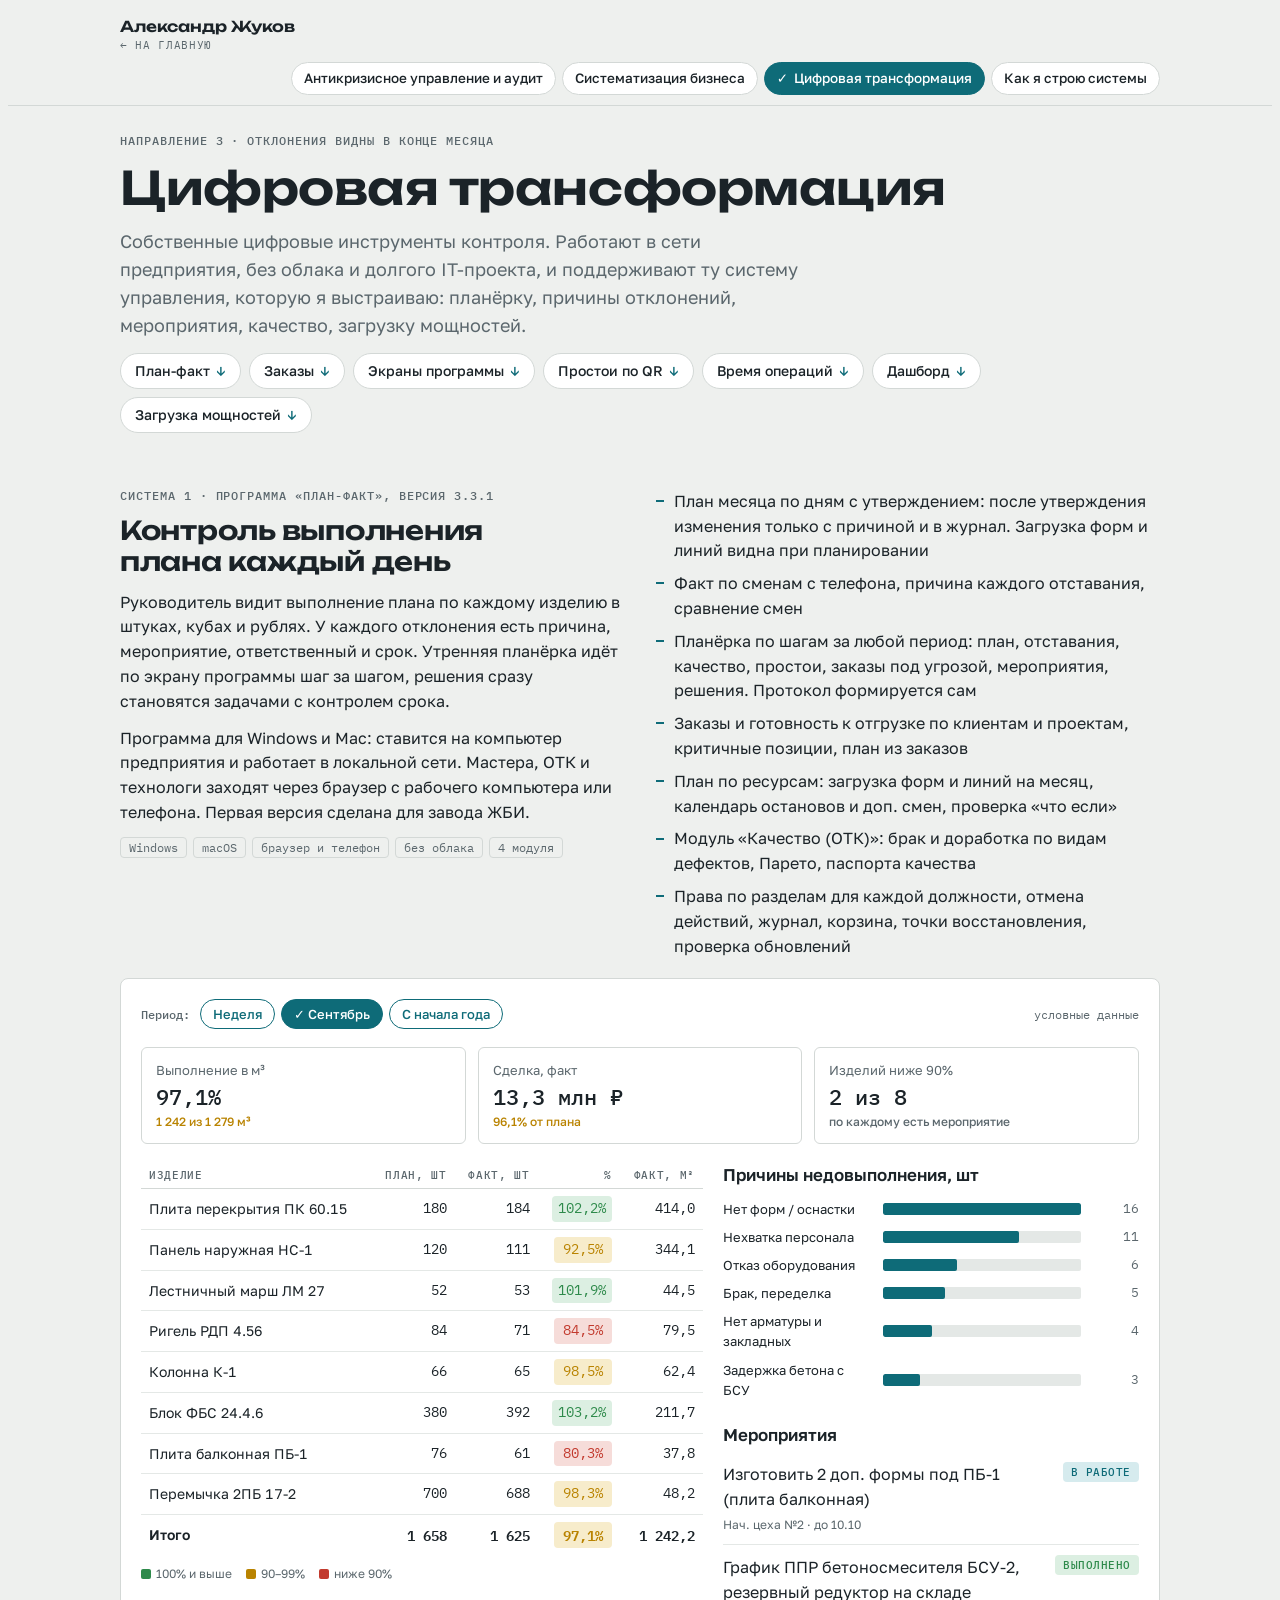
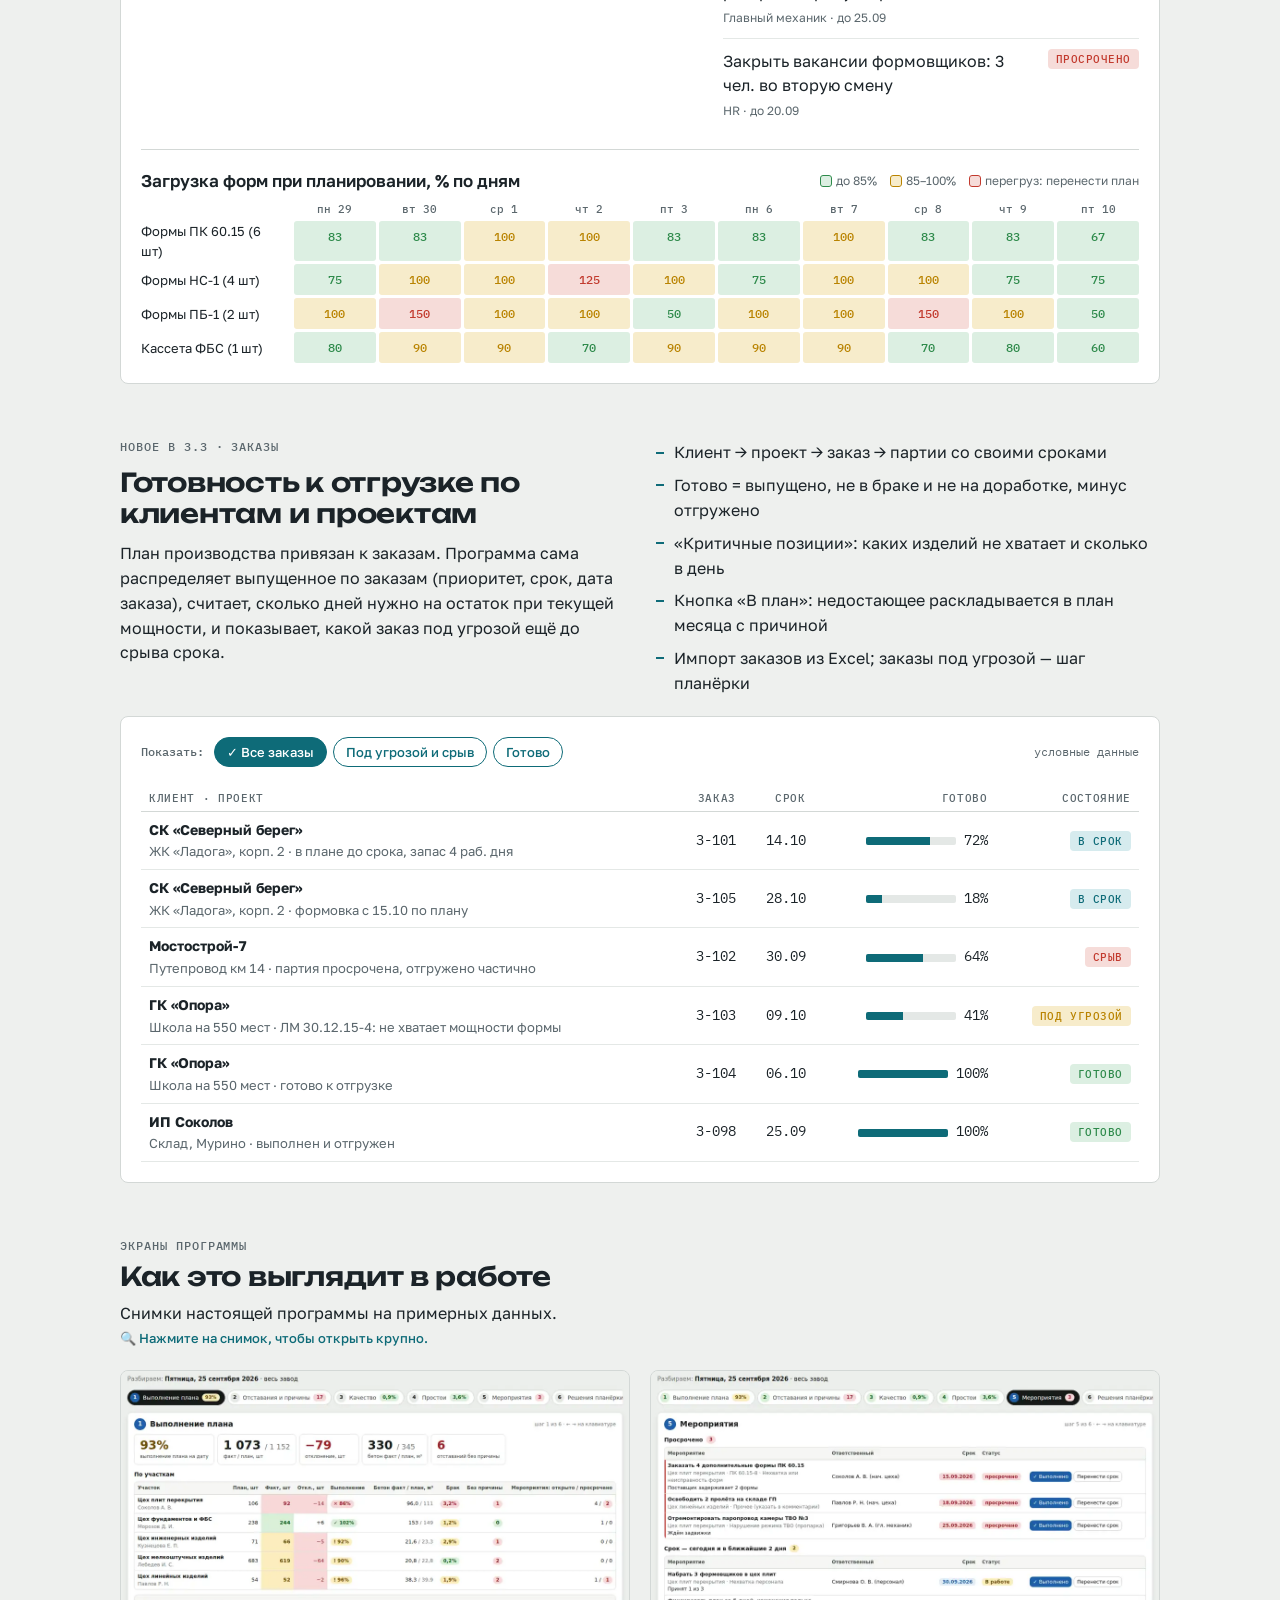
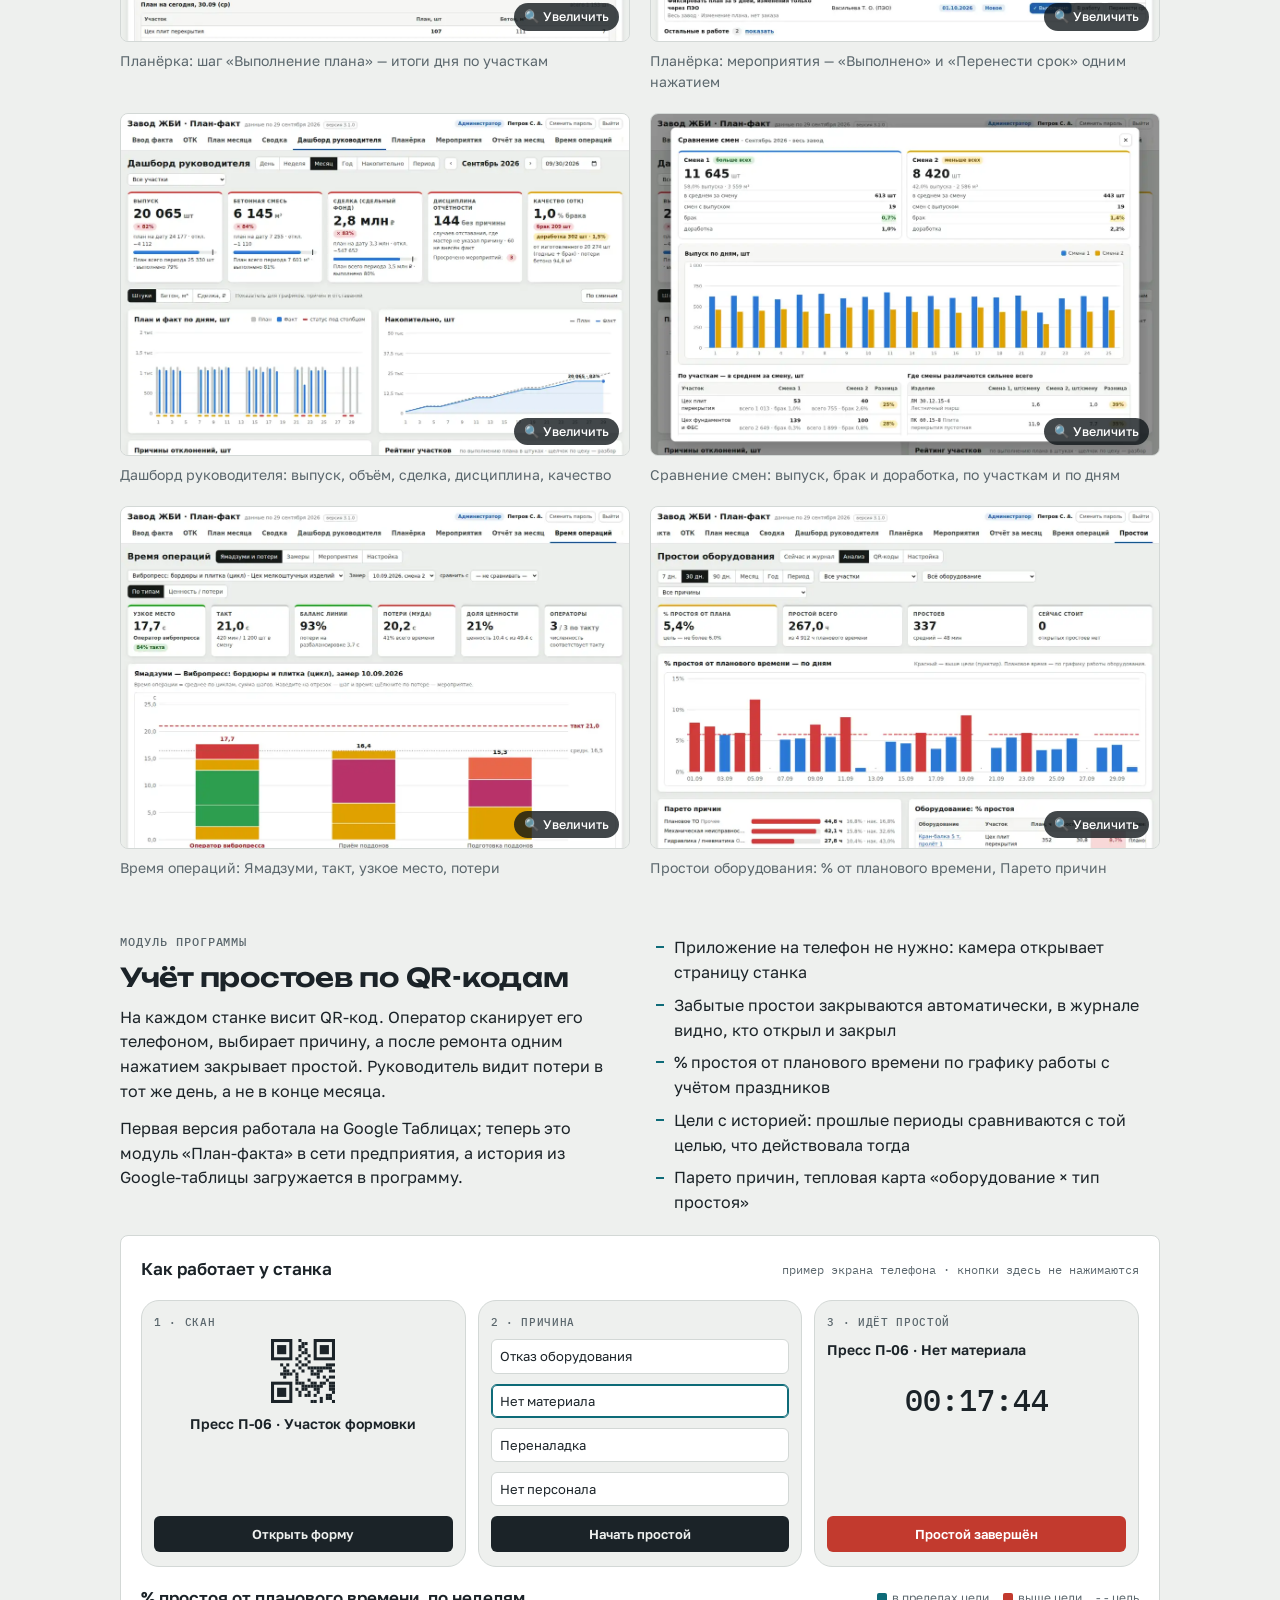
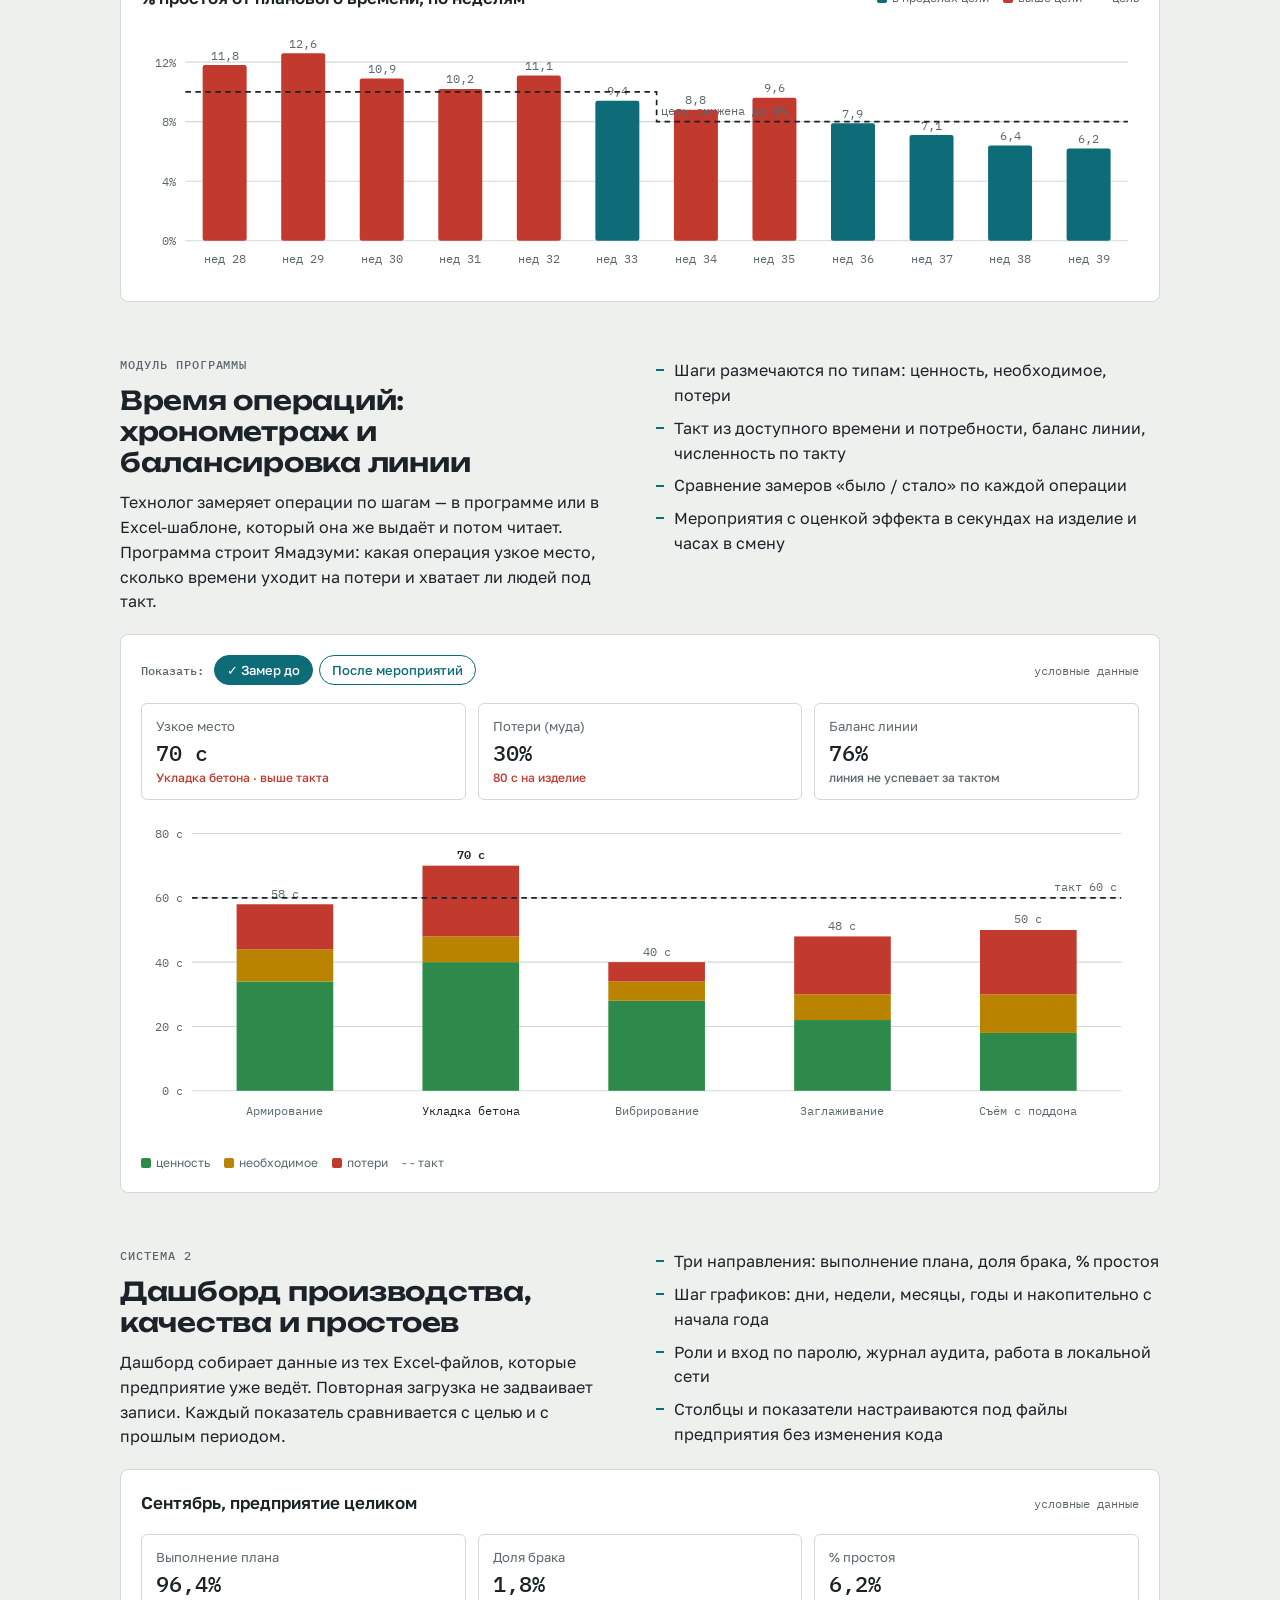
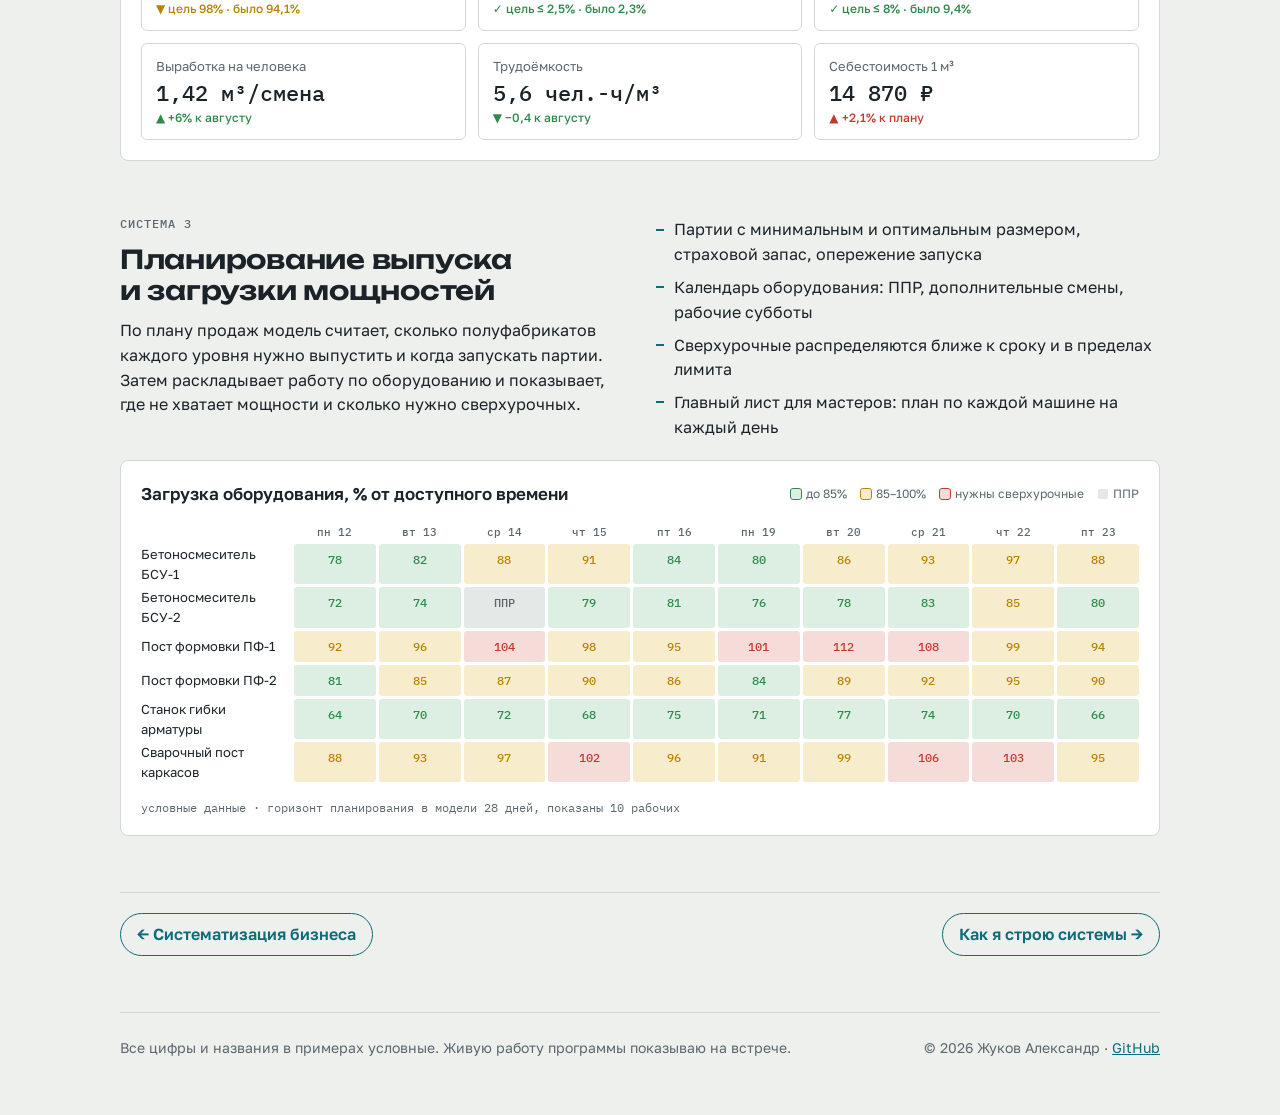
==== cifra/index.html @ b408cfe0 "Add files via upload" ====
<!doctype html>
<html lang="ru">
<head>
<meta charset="utf-8">
<meta name="viewport" content="width=device-width,initial-scale=1,viewport-fit=cover">
<title>Цифровая трансформация · Александр Жуков</title>
<meta name="description" content="Собственные цифровые инструменты контроля производства: программа «План-факт» (план-факт, планёрка, заказы, ОТК, простои, время операций), дашборд, модель загрузки мощностей.">
<meta property="og:title" content="Цифровая трансформация · Александр Жуков">
<meta property="og:description" content="Собственные цифровые инструменты контроля производства: программа «План-факт» (план-факт, планёрка, заказы, ОТК, простои, время операций), дашборд, модель загрузки мощностей.">
<meta property="og:image" content="https://alexander-zhu-kov.github.io/img/planerka.webp">
<link rel="preconnect" href="https://fonts.googleapis.com">
<link rel="preconnect" href="https://fonts.gstatic.com" crossorigin>
<link rel="stylesheet" href="https://fonts.googleapis.com/css2?family=Unbounded:wght@500;600&family=Golos+Text:wght@400;500;600&family=IBM+Plex+Mono:wght@400;500&display=swap">
<link rel="stylesheet" href="../assets/site.css">
</head>
<body>
<a class="skip" href="#main">К содержанию</a>
<div class="topbar"><div class="in">
  <a class="brand" href="../index.html">Александр Жуков<small>← на главную</small></a>
  <nav class="tabs" aria-label="Направления"><a href="../krizis/index.html">Антикризисное управление и аудит</a><a href="../sistema/index.html">Систематизация бизнеса</a><a href="../cifra/index.html" aria-current="page">Цифровая трансформация</a><a href="../podhod/index.html">Как я строю системы</a></nav>
</div></div>
<div class="wrap">
<main id="main" class="wrap" style="gap:56px">
<header class="page-head">
  <div class="eyebrow">Направление 3 · отклонения видны в конце месяца</div>
  <h1>Цифровая трансформация</h1>
  <p class="lead">Собственные цифровые инструменты контроля. Работают в сети предприятия, без облака и долгого IT-проекта, и поддерживают ту систему управления, которую я выстраиваю: планёрку, причины отклонений, мероприятия, качество, загрузку мощностей.</p>
  <nav class="anchors" aria-label="На этой странице"><a href="#planfact">План-факт</a><a href="#orders">Заказы</a><a href="#screens">Экраны программы</a><a href="#downtime">Простои по QR</a><a href="#timestudy">Время операций</a><a href="#dashboard">Дашборд</a><a href="#capacity">Загрузка мощностей</a></nav>
</header>

<section class="stand" id="planfact">
  <div class="stand-head">
    <div class="desc">
      <div class="eyebrow">Система 1 · программа «План-факт», версия 3.3.1</div>
      <h2>Контроль выполнения плана каждый день</h2>
      <p>Руководитель видит выполнение плана по каждому изделию в штуках, кубах и рублях. У каждого отклонения есть причина, мероприятие, ответственный и срок. Утренняя планёрка идёт по экрану программы шаг за шагом, решения сразу становятся задачами с контролем срока.</p>
      <p>Программа для Windows и Mac: ставится на компьютер предприятия и работает в локальной сети. Мастера, ОТК и технологи заходят через браузер с рабочего компьютера или телефона. Первая версия сделана для завода ЖБИ.</p>
      <div class="tags"><span class="tag">Windows</span><span class="tag">macOS</span><span class="tag">браузер и телефон</span><span class="tag">без облака</span><span class="tag">4 модуля</span></div>
    </div>
    <ul class="points">
      <li>План месяца по дням с утверждением: после утверждения изменения только с причиной и в журнал. Загрузка форм и линий видна при планировании</li>
      <li>Факт по сменам с телефона, причина каждого отставания, сравнение смен</li>
      <li>Планёрка по шагам за любой период: план, отставания, качество, простои, заказы под угрозой, мероприятия, решения. Протокол формируется сам</li>
      <li>Заказы и готовность к отгрузке по клиентам и проектам, критичные позиции, план из заказов</li>
      <li>План по ресурсам: загрузка форм и линий на месяц, календарь остановов и доп. смен, проверка «что если»</li>
      <li>Модуль «Качество (ОТК)»: брак и доработка по видам дефектов, Парето, паспорта качества</li>
      <li>Права по разделам для каждой должности, отмена действий, журнал, корзина, точки восстановления, проверка обновлений</li>
    </ul>
  </div>
  <div class="bench">
    <div class="bench-top">
      <div class="chips" role="group" aria-label="Период"><span class="chips-label">Период:</span>
        <button class="chip" type="button" data-per="week" aria-pressed="false">Неделя</button>
        <button class="chip" type="button" data-per="month" aria-pressed="true">Сентябрь</button>
        <button class="chip" type="button" data-per="ytd" aria-pressed="false">С начала года</button>
      </div>
      <span class="demo-note">условные данные</span>
    </div>
    <div class="kpis" id="pf-kpis"></div>
    <div class="grid2">
      <div style="display:flex;flex-direction:column;gap:10px;min-width:0">
        <div class="scroll"><table id="pf-table"></table></div>
        <div class="legend"><span><i style="background:var(--good)"></i>100% и выше</span><span><i style="background:var(--warn)"></i>90–99%</span><span><i style="background:var(--bad)"></i>ниже 90%</span></div>
      </div>
      <div style="display:flex;flex-direction:column;gap:22px;min-width:0">
        <div style="display:flex;flex-direction:column;gap:10px"><h3>Причины недовыполнения, шт</h3><div class="bars" id="pf-reasons"></div></div>
        <div style="display:flex;flex-direction:column;gap:4px">
          <h3>Мероприятия</h3>
          <div class="actions">
            <div class="act"><div>Изготовить 2 доп. формы под ПБ-1 (плита балконная)</div><span class="status work">В работе</span><div class="meta">Нач. цеха №2 · до 10.10</div></div>
            <div class="act"><div>График ППР бетоносмесителя БСУ-2, резервный редуктор на складе</div><span class="status done">Выполнено</span><div class="meta">Главный механик · до 25.09</div></div>
            <div class="act"><div>Закрыть вакансии формовщиков: 3 чел. во вторую смену</div><span class="status late">Просрочено</span><div class="meta">HR · до 20.09</div></div>
          </div>
        </div>
      </div>
    </div>
    <div style="display:flex;flex-direction:column;gap:8px;min-width:0;border-top:1px solid var(--line);padding-top:18px">
      <div class="bench-top"><h3>Загрузка форм при планировании, % по дням</h3><div class="legend"><span><i style="background:var(--good-soft);outline:1px solid var(--good)"></i>до 85%</span><span><i style="background:var(--warn-soft);outline:1px solid var(--warn)"></i>85–100%</span><span><i style="background:var(--bad-soft);outline:1px solid var(--bad)"></i>перегруз: перенести план</span></div></div>
      <div class="scroll"><div class="heat" id="forms"></div></div>
    </div>
  </div>
</section>

<section class="stand" id="orders">
  <div class="stand-head">
    <div class="desc">
      <div class="eyebrow">Новое в 3.3 · заказы</div>
      <h2>Готовность к отгрузке по клиентам и проектам</h2>
      <p>План производства привязан к заказам. Программа сама распределяет выпущенное по заказам (приоритет, срок, дата заказа), считает, сколько дней нужно на остаток при текущей мощности, и показывает, какой заказ под угрозой ещё до срыва срока.</p>
    </div>
    <ul class="points">
      <li>Клиент → проект → заказ → партии со своими сроками</li>
      <li>Готово = выпущено, не в браке и не на доработке, минус отгружено</li>
      <li>«Критичные позиции»: каких изделий не хватает и сколько в день</li>
      <li>Кнопка «В план»: недостающее раскладывается в план месяца с причиной</li>
      <li>Импорт заказов из Excel; заказы под угрозой — шаг планёрки</li>
    </ul>
  </div>
  <div class="bench">
    <div class="bench-top">
      <div class="chips" role="group" aria-label="Состояние"><span class="chips-label">Показать:</span>
        <button class="chip" type="button" data-ord="all" aria-pressed="true">Все заказы</button>
        <button class="chip" type="button" data-ord="risk" aria-pressed="false">Под угрозой и срыв</button>
        <button class="chip" type="button" data-ord="ready" aria-pressed="false">Готово</button>
      </div>
      <span class="demo-note">условные данные</span>
    </div>
    <div class="scroll"><table id="ord-table"></table></div>
  </div>
</section>

<section class="stand" id="screens">
  <div class="desc" style="display:flex;flex-direction:column;gap:8px">
    <div class="eyebrow">Экраны программы</div>
    <h2>Как это выглядит в работе</h2>
    <p>Снимки настоящей программы на примерных данных. <span class="hint">🔍 Нажмите на снимок, чтобы открыть крупно.</span></p>
  </div>
  <div class="gallery">
    <figure><button type="button" class="shot"><img src="../img/planerka.webp" alt="Планёрка: шаг «Выполнение плана» — итоги дня по участкам" loading="lazy" width="1100"><span class="zoom" aria-hidden="true">🔍 Увеличить</span></button><figcaption>Планёрка: шаг «Выполнение плана» — итоги дня по участкам</figcaption></figure>
    <figure><button type="button" class="shot"><img src="../img/actions.webp" alt="Планёрка: мероприятия — «Выполнено» и «Перенести срок» одним нажатием" loading="lazy" width="1100"><span class="zoom" aria-hidden="true">🔍 Увеличить</span></button><figcaption>Планёрка: мероприятия — «Выполнено» и «Перенести срок» одним нажатием</figcaption></figure>
    <figure><button type="button" class="shot"><img src="../img/dashboard.webp" alt="Дашборд руководителя: выпуск, объём, сделка, дисциплина, качество" loading="lazy" width="1100"><span class="zoom" aria-hidden="true">🔍 Увеличить</span></button><figcaption>Дашборд руководителя: выпуск, объём, сделка, дисциплина, качество</figcaption></figure>
    <figure><button type="button" class="shot"><img src="../img/shifts.webp" alt="Сравнение смен: выпуск, брак и доработка, по участкам и по дням" loading="lazy" width="1100"><span class="zoom" aria-hidden="true">🔍 Увеличить</span></button><figcaption>Сравнение смен: выпуск, брак и доработка, по участкам и по дням</figcaption></figure>
    <figure><button type="button" class="shot"><img src="../img/timestudy.webp" alt="Время операций: Ямадзуми, такт, узкое место, потери" loading="lazy" width="1100"><span class="zoom" aria-hidden="true">🔍 Увеличить</span></button><figcaption>Время операций: Ямадзуми, такт, узкое место, потери</figcaption></figure>
    <figure><button type="button" class="shot"><img src="../img/downtime.webp" alt="Простои оборудования: % от планового времени, Парето причин" loading="lazy" width="1100"><span class="zoom" aria-hidden="true">🔍 Увеличить</span></button><figcaption>Простои оборудования: % от планового времени, Парето причин</figcaption></figure>
  </div>
</section>

<section class="stand" id="downtime">
  <div class="stand-head">
    <div class="desc">
      <div class="eyebrow">Модуль программы</div>
      <h2>Учёт простоев по QR-кодам</h2>
      <p>На каждом станке висит QR-код. Оператор сканирует его телефоном, выбирает причину, а после ремонта одним нажатием закрывает простой. Руководитель видит потери в тот же день, а не в конце месяца.</p>
      <p>Первая версия работала на Google Таблицах; теперь это модуль «План-факта» в сети предприятия, а история из Google-таблицы загружается в программу.</p>
    </div>
    <ul class="points">
      <li>Приложение на телефон не нужно: камера открывает страницу станка</li>
      <li>Забытые простои закрываются автоматически, в журнале видно, кто открыл и закрыл</li>
      <li>% простоя от планового времени по графику работы с учётом праздников</li>
      <li>Цели с историей: прошлые периоды сравниваются с той целью, что действовала тогда</li>
      <li>Парето причин, тепловая карта «оборудование × тип простоя»</li>
    </ul>
  </div>
  <div class="bench">
    <div class="bench-top"><h3>Как работает у станка</h3><span class="demo-note">пример экрана телефона · кнопки здесь не нажимаются</span></div>
    <div class="qr-flow">
      <div class="phone"><div class="step">1 · Скан</div><svg class="qr-mark" viewBox="0 0 21 21" aria-label="QR-код оборудования" id="qr"></svg><div class="eq" style="text-align:center">Пресс П-06 · Участок формовки</div><div class="btn">Открыть форму</div></div>
      <div class="phone"><div class="step">2 · Причина</div><div class="opt">Отказ оборудования</div><div class="opt sel">Нет материала</div><div class="opt">Переналадка</div><div class="opt">Нет персонала</div><div class="btn">Начать простой</div></div>
      <div class="phone"><div class="step">3 · Идёт простой</div><div class="eq">Пресс П-06 · Нет материала</div><div class="timer num" id="timer">00:17:42</div><div class="btn stop">Простой завершён</div></div>
    </div>
    <div style="display:flex;flex-direction:column;gap:8px;min-width:0">
      <div class="bench-top"><h3>% простоя от планового времени, по неделям</h3><div class="legend"><span><i style="background:var(--accent)"></i>в пределах цели</span><span><i style="background:var(--bad)"></i>выше цели</span><span>- - цель</span></div></div>
      <div class="scroll"><svg id="dt-chart" viewBox="0 0 900 230" style="width:100%;min-width:560px;height:auto" role="img" aria-label="График процента простоя по неделям"></svg></div>
    </div>
  </div>
</section>

<section class="stand" id="timestudy">
  <div class="stand-head">
    <div class="desc">
      <div class="eyebrow">Модуль программы</div>
      <h2>Время операций: хронометраж и балансировка линии</h2>
      <p>Технолог замеряет операции по шагам — в программе или в Excel-шаблоне, который она же выдаёт и потом читает. Программа строит Ямадзуми: какая операция узкое место, сколько времени уходит на потери и хватает ли людей под такт.</p>
    </div>
    <ul class="points">
      <li>Шаги размечаются по типам: ценность, необходимое, потери</li>
      <li>Такт из доступного времени и потребности, баланс линии, численность по такту</li>
      <li>Сравнение замеров «было / стало» по каждой операции</li>
      <li>Мероприятия с оценкой эффекта в секундах на изделие и часах в смену</li>
    </ul>
  </div>
  <div class="bench">
    <div class="bench-top">
      <div class="chips" role="group" aria-label="Замер"><span class="chips-label">Показать:</span>
        <button class="chip" type="button" data-ts="before" aria-pressed="true">Замер до</button>
        <button class="chip" type="button" data-ts="after" aria-pressed="false">После мероприятий</button>
      </div>
      <span class="demo-note">условные данные</span>
    </div>
    <div class="kpis" id="ts-kpis"></div>
    <div class="scroll"><svg id="ts-chart" viewBox="0 0 900 280" style="width:100%;min-width:560px;height:auto" role="img" aria-label="Ямадзуми: время операций по типам работы"></svg></div>
    <div class="legend"><span><i style="background:var(--good)"></i>ценность</span><span><i style="background:var(--warn)"></i>необходимое</span><span><i style="background:var(--bad)"></i>потери</span><span>- - такт</span></div>
  </div>
</section>

<section class="stand" id="dashboard">
  <div class="stand-head">
    <div class="desc">
      <div class="eyebrow">Система 2</div>
      <h2>Дашборд производства, качества и простоев</h2>
      <p>Дашборд собирает данные из тех Excel-файлов, которые предприятие уже ведёт. Повторная загрузка не задваивает записи. Каждый показатель сравнивается с целью и с прошлым периодом.</p>
    </div>
    <ul class="points">
      <li>Три направления: выполнение плана, доля брака, % простоя</li>
      <li>Шаг графиков: дни, недели, месяцы, годы и накопительно с начала года</li>
      <li>Роли и вход по паролю, журнал аудита, работа в локальной сети</li>
      <li>Столбцы и показатели настраиваются под файлы предприятия без изменения кода</li>
    </ul>
  </div>
  <div class="bench">
    <div class="bench-top"><h3>Сентябрь, предприятие целиком</h3><span class="demo-note">условные данные</span></div>
    <div class="kpis">
      <div class="kpi"><span class="l">Выполнение плана</span><span class="v">96,4%</span><span class="state warn">▼ цель 98% · было 94,1%</span></div>
      <div class="kpi"><span class="l">Доля брака</span><span class="v">1,8%</span><span class="state good">✓ цель ≤ 2,5% · было 2,3%</span></div>
      <div class="kpi"><span class="l">% простоя</span><span class="v">6,2%</span><span class="state good">✓ цель ≤ 8% · было 9,4%</span></div>
      <div class="kpi"><span class="l">Выработка на человека</span><span class="v">1,42 м³/смена</span><span class="state good">▲ +6% к августу</span></div>
      <div class="kpi"><span class="l">Трудоёмкость</span><span class="v">5,6 чел.-ч/м³</span><span class="state good">▼ −0,4 к августу</span></div>
      <div class="kpi"><span class="l">Себестоимость 1 м³</span><span class="v">14 870 ₽</span><span class="state bad">▲ +2,1% к плану</span></div>
    </div>
  </div>
</section>

<section class="stand" id="capacity">
  <div class="stand-head">
    <div class="desc">
      <div class="eyebrow">Система 3</div>
      <h2>Планирование выпуска и загрузки мощностей</h2>
      <p>По плану продаж модель считает, сколько полуфабрикатов каждого уровня нужно выпустить и когда запускать партии. Затем раскладывает работу по оборудованию и показывает, где не хватает мощности и сколько нужно сверхурочных.</p>
    </div>
    <ul class="points">
      <li>Партии с минимальным и оптимальным размером, страховой запас, опережение запуска</li>
      <li>Календарь оборудования: ППР, дополнительные смены, рабочие субботы</li>
      <li>Сверхурочные распределяются ближе к сроку и в пределах лимита</li>
      <li>Главный лист для мастеров: план по каждой машине на каждый день</li>
    </ul>
  </div>
  <div class="bench">
    <div class="bench-top"><h3>Загрузка оборудования, % от доступного времени</h3><div class="legend"><span><i style="background:var(--good-soft);outline:1px solid var(--good)"></i>до 85%</span><span><i style="background:var(--warn-soft);outline:1px solid var(--warn)"></i>85–100%</span><span><i style="background:var(--bad-soft);outline:1px solid var(--bad)"></i>нужны сверхурочные</span><span><i style="background:var(--soft)"></i>ППР</span></div></div>
    <div class="scroll"><div class="heat" id="heat2"></div></div>
    <span class="demo-note">условные данные · горизонт планирования в модели 28 дней, показаны 10 рабочих</span>
  </div>
</section>
<nav class="next" aria-label="Соседние разделы"><a href="../sistema/index.html">← Систематизация бизнеса</a><a href="../podhod/index.html">Как я строю системы →</a></nav>
<footer>
  <span>Все цифры и названия в примерах условные. Живую работу программы показываю на встрече.</span>
  <span>© 2026 Жуков Александр · <a href="https://github.com/alexander-zhu-kov">GitHub</a></span>
</footer>
</main>
</div>
<dialog id="lb" aria-label="Снимок"><button type="button" class="lb-close" aria-label="Закрыть">✕</button><img alt=""><p class="lb-cap"></p><p class="lb-hint">Закрыть: ✕, клавиша Esc или нажатие рядом со снимком</p></dialog>
<script src="../assets/site.js"></script>
</body>
</html>
---- assets/site.css ----
/* Layout: одна колонка-«паспорт», каждая система — отдельный стенд с живым примером на условных данных */
:root{
  --bg:#EEF0EE; --surface:#FFFFFF; --ink:#1B2328; --muted:#5B676D; --line:#D3D8D6; --soft:#E4E8E6;
  --accent:#0E6B78; --accent-soft:#D6EBEE;
  --good:#2E8A4B; --good-soft:#DCEFE2; --warn:#B98300; --warn-soft:#F7ECCB; --bad:#C23A2E; --bad-soft:#F6DCD9;
  --f-display:"Unbounded","Golos Text",system-ui,sans-serif;
  --f-body:"Golos Text",system-ui,-apple-system,"Segoe UI",sans-serif;
  --f-data:"IBM Plex Mono",ui-monospace,"SFMono-Regular",Menlo,monospace;
}
@media (prefers-color-scheme:dark){:root:not([data-theme="light"]){
  --bg:#111618; --surface:#192024; --ink:#E4E9E7; --muted:#95A2A7; --line:#2B3539; --soft:#222A2E;
  --accent:#58B7C5; --accent-soft:#16363C;
  --good:#5DBB7B; --good-soft:#18331F; --warn:#E0B340; --warn-soft:#3A3014; --bad:#EE6F63; --bad-soft:#3E1D1A; color-scheme:dark}}
:root[data-theme="dark"]{
  --bg:#111618; --surface:#192024; --ink:#E4E9E7; --muted:#95A2A7; --line:#2B3539; --soft:#222A2E;
  --accent:#58B7C5; --accent-soft:#16363C;
  --good:#5DBB7B; --good-soft:#18331F; --warn:#E0B340; --warn-soft:#3A3014; --bad:#EE6F63; --bad-soft:#3E1D1A; color-scheme:dark}

*{box-sizing:border-box}
body{background:var(--bg);color:var(--ink);font:400 16px/1.55 var(--f-body);padding-inline:16px;padding-block:0 48px}
.wrap{max-width:1040px;margin:0 auto;display:flex;flex-direction:column;gap:56px}
h1,h2{font-family:var(--f-display);font-weight:600;text-wrap:balance;margin:0;letter-spacing:-.01em}
h1{font-size:clamp(28px,5vw,46px);line-height:1.12}
h2{font-size:clamp(20px,3vw,26px);line-height:1.2}
h3{font-size:17px;margin:0;font-weight:600}
p{margin:0;max-width:66ch}
.eyebrow{font:500 12px/1.2 var(--f-data);letter-spacing:.08em;text-transform:uppercase;color:var(--muted)}
.muted{color:var(--muted)}
.num{font-family:var(--f-data);font-variant-numeric:tabular-nums}

/* hero */
header.hero{padding-top:40px;display:grid;grid-template-columns:minmax(0,1fr) 300px;gap:40px;align-items:end}
.hero .lead{font-size:18px;color:var(--muted);margin-top:16px}
.facts{display:grid;grid-template-columns:repeat(4,minmax(0,1fr));gap:1px;background:var(--line);border:1px solid var(--line);border-radius:6px;overflow:hidden;margin-top:28px}
.facts div{background:var(--surface);padding:14px 16px}
.facts b{display:block;font:500 24px/1.1 var(--f-data);font-variant-numeric:tabular-nums}
.facts span{font-size:13px;color:var(--muted)}
.card-contact{border-left:3px solid var(--accent);padding:4px 0 4px 18px;display:flex;flex-direction:column;gap:6px}
.card-contact .name{font-weight:600;font-size:18px}
.contact-line{display:flex;align-items:center;gap:8px;flex-wrap:wrap}
.contact-line code{font:400 14px var(--f-data);user-select:all}
button{font:inherit;color:inherit;cursor:pointer}
.copy{border:1px solid var(--line);background:var(--surface);border-radius:4px;padding:2px 8px;font-size:12px;color:var(--muted)}
.copy:focus-visible,.chip:focus-visible,nav a:focus-visible{outline:2px solid var(--accent);outline-offset:2px}

nav.toc{display:flex;flex-wrap:wrap;gap:8px;margin-top:-24px}
nav.toc a{color:var(--ink);text-decoration:none;border:1px solid var(--line);background:var(--surface);border-radius:999px;padding:6px 14px;font-size:14px}
nav.toc a:hover{border-color:var(--accent);color:var(--accent)}

/* stands */
section.stand{display:flex;flex-direction:column;gap:20px;scroll-margin-top:16px}
.stand-head{display:grid;grid-template-columns:minmax(0,1fr) minmax(0,1fr);gap:32px;align-items:start}
.stand-head .desc{display:flex;flex-direction:column;gap:12px}
ul.points{margin:0;padding:0;list-style:none;display:flex;flex-direction:column;gap:8px}
ul.points li{padding-left:18px;position:relative}
ul.points li::before{content:"";position:absolute;left:0;top:.7em;width:8px;height:2px;background:var(--accent)}
.tags{display:flex;flex-wrap:wrap;gap:6px}
.tag{font:400 12px var(--f-data);border:1px solid var(--line);border-radius:4px;padding:2px 8px;color:var(--muted)}
.bench{background:var(--surface);border:1px solid var(--line);border-radius:8px;padding:20px;display:flex;flex-direction:column;gap:18px;min-width:0}
.bench-top{display:flex;justify-content:space-between;align-items:center;gap:12px;flex-wrap:wrap}
.demo-note{font:400 12px var(--f-data);color:var(--muted)}
.chips{display:flex;flex-wrap:wrap;gap:6px}
.chip{border:1px solid var(--line);background:transparent;border-radius:999px;padding:4px 12px;font-size:13px}
.chip[aria-pressed="true"]{background:var(--ink);color:var(--bg);border-color:var(--ink)}

.grid2{display:grid;grid-template-columns:minmax(0,1.35fr) minmax(0,1fr);gap:20px}
.scroll{overflow-x:auto}
table{border-collapse:collapse;width:100%;font-size:14px}
th{font:500 11px var(--f-data);letter-spacing:.06em;text-transform:uppercase;color:var(--muted);text-align:right;padding:6px 8px;border-bottom:1px solid var(--line);white-space:nowrap}
th:first-child,td:first-child{text-align:left}
td{padding:7px 8px;border-bottom:1px solid var(--soft);text-align:right;font-family:var(--f-data);font-variant-numeric:tabular-nums;white-space:nowrap}
td:first-child{font-family:var(--f-body);white-space:normal;min-width:150px}
tr.total td{font-weight:600;border-top:1px solid var(--line);border-bottom:0}
.pct{display:inline-block;min-width:58px;padding:2px 6px;border-radius:4px;text-align:center}
.pct.good{background:var(--good-soft);color:var(--good)}
.pct.warn{background:var(--warn-soft);color:var(--warn)}
.pct.bad{background:var(--bad-soft);color:var(--bad)}
.legend{display:flex;gap:14px;flex-wrap:wrap;font-size:12px;color:var(--muted)}
.legend i{display:inline-block;width:10px;height:10px;border-radius:2px;margin-right:5px;vertical-align:-1px}

.kpis{display:grid;grid-template-columns:repeat(3,minmax(0,1fr));gap:12px}
.kpi{border:1px solid var(--line);border-radius:6px;padding:12px 14px;display:flex;flex-direction:column;gap:4px}
.kpi .v{font:500 22px/1.1 var(--f-data);font-variant-numeric:tabular-nums}
.kpi .l{font-size:13px;color:var(--muted)}
.state{font-size:12px;font-weight:500}
.state.good{color:var(--good)} .state.bad{color:var(--bad)} .state.warn{color:var(--warn)}

.bars{display:flex;flex-direction:column;gap:8px}
.bar-row{display:grid;grid-template-columns:minmax(0,150px) minmax(0,1fr) 48px;gap:10px;align-items:center;font-size:13px}
.bar-track{height:12px;background:var(--soft);border-radius:2px;overflow:hidden}
.bar-fill{height:100%;background:var(--accent);border-radius:2px}
.bar-row .num{text-align:right;color:var(--muted)}

.actions{display:flex;flex-direction:column}
.act{display:grid;grid-template-columns:minmax(0,1fr) auto;gap:4px 12px;padding:10px 0;border-bottom:1px solid var(--soft)}
.act:last-child{border-bottom:0}
.act .meta{font-size:12px;color:var(--muted);grid-column:1}
.status{font:500 11px var(--f-data);text-transform:uppercase;letter-spacing:.05em;padding:3px 8px;border-radius:4px;align-self:start;grid-row:1 / span 2;grid-column:2}
.status.done{background:var(--good-soft);color:var(--good)}
.status.work{background:var(--accent-soft);color:var(--accent)}
.status.late{background:var(--bad-soft);color:var(--bad)}

svg text{fill:var(--muted);font:11px var(--f-data)}
svg .grid{stroke:var(--line);stroke-width:1}
svg .target{stroke:var(--ink);stroke-width:1.5;stroke-dasharray:5 4;fill:none}

/* QR phone */
.qr-flow{display:grid;grid-template-columns:repeat(3,minmax(0,1fr));gap:12px}
.phone{border:1px solid var(--line);border-radius:18px;padding:14px 12px;display:flex;flex-direction:column;gap:10px;background:var(--bg);min-height:220px}
.phone .step{font:500 11px var(--f-data);color:var(--muted);text-transform:uppercase;letter-spacing:.06em}
.phone .eq{font-weight:600;font-size:14px}
.phone .opt{border:1px solid var(--line);background:var(--surface);border-radius:6px;padding:6px 8px;font-size:13px}
.phone .opt.sel{border-color:var(--accent);box-shadow:inset 0 0 0 1px var(--accent)}
.phone .btn{margin-top:auto;border-radius:6px;padding:8px;text-align:center;font-weight:600;font-size:13px;background:var(--ink);color:var(--bg)}
.phone .btn.stop{background:var(--bad);color:#fff}
.phone .timer{font:500 30px/1 var(--f-data);text-align:center;padding:14px 0}
.qr-mark{width:64px;height:64px;align-self:center}
.qr-mark rect{fill:var(--ink)}

/* heatmap */
.heat{display:grid;gap:3px;font-size:12px;min-width:560px}
.heat .h{font:500 11px var(--f-data);color:var(--muted);text-align:center;padding-bottom:2px}
.heat .m{font-size:13px;display:flex;align-items:center;padding-right:8px}
.heat .c{font:500 12px var(--f-data);text-align:center;padding:8px 0;border-radius:3px}

/* docs */
.blocks{display:grid;grid-template-columns:repeat(3,minmax(0,1fr));gap:1px;background:var(--line);border:1px solid var(--line);border-radius:8px;overflow:hidden}
.blk{background:var(--surface);padding:18px;display:flex;flex-direction:column;gap:8px}
.blk ul{margin:0;padding-left:18px;font-size:14px;color:var(--muted);display:flex;flex-direction:column;gap:3px}
.phases{display:grid;grid-template-columns:repeat(5,minmax(0,1fr));gap:0;border-top:2px solid var(--ink)}
.ph{padding:12px 14px 0 0;display:flex;flex-direction:column;gap:6px;position:relative}
.ph::before{content:"";position:absolute;top:-7px;left:0;width:12px;height:12px;border-radius:50%;background:var(--bg);border:2px solid var(--ink)}
.ph .when{font:500 12px var(--f-data);color:var(--accent);padding-top:6px}
.ph b{font-size:15px}
.ph span{font-size:13px;color:var(--muted)}

.principles{display:grid;grid-template-columns:repeat(3,minmax(0,1fr));gap:24px}
.principles div{display:flex;flex-direction:column;gap:6px;border-top:1px solid var(--line);padding-top:14px}
.principles p{font-size:15px;color:var(--muted)}

/* gallery */
.gallery{display:grid;grid-template-columns:repeat(2,minmax(0,1fr));gap:20px}
.gallery figure{margin:0;display:flex;flex-direction:column;gap:8px}
.shot{border:1px solid var(--line);background:var(--surface);border-radius:8px;padding:0;overflow:hidden;display:block;cursor:zoom-in}
.shot img{display:block;width:100%;height:auto}
.shot:hover{border-color:var(--accent)}
.shot:focus-visible{outline:2px solid var(--accent);outline-offset:2px}
.gallery figcaption{font-size:14px;color:var(--muted)}
dialog#lb{border:0;padding:0;background:transparent;max-width:min(96vw,1300px);width:100%}
dialog#lb::backdrop{background:rgba(10,14,16,.78)}
dialog#lb img{display:block;width:auto;max-width:100%;max-height:82vh;height:auto;margin:0 auto;border-radius:8px}
dialog#lb .lb-cap{color:#E4E9E7;font-size:14px;margin-top:8px;max-width:none}
.lb-close{position:absolute;top:8px;right:8px;border:0;background:rgba(0,0,0,.55);color:#fff;border-radius:999px;width:34px;height:34px;font-size:16px}

footer{border-top:1px solid var(--line);padding-top:24px;display:flex;justify-content:space-between;gap:24px;flex-wrap:wrap;font-size:14px;color:var(--muted)}

@media (max-width:860px){
  header.hero,.stand-head,.grid2,.gallery{grid-template-columns:minmax(0,1fr)}
  .blocks,.principles{grid-template-columns:repeat(2,minmax(0,1fr))}
  .phases{grid-template-columns:minmax(0,1fr);border-top:0;border-left:2px solid var(--ink);padding-left:18px;gap:16px}
  .ph{padding:0}
  .ph::before{top:4px;left:-26px}
  .ph .when{padding-top:0}
}
@media (max-width:560px){
  .facts{grid-template-columns:repeat(2,minmax(0,1fr))}
  .kpis{grid-template-columns:minmax(0,1fr)}
  .qr-flow{grid-template-columns:minmax(0,1fr)}
  .blocks,.principles{grid-template-columns:minmax(0,1fr)}
  .bench{padding:14px}
  .bar-row{grid-template-columns:minmax(0,110px) minmax(0,1fr) 42px}
}
@media (prefers-reduced-motion:no-preference){.bar-fill{transition:width .35s ease}}
/* === добавлено 30.09.2026: блоки документов и понятные нажатия === */
.subblock{display:flex;flex-direction:column;gap:14px;scroll-margin-top:16px}
.sub-head{display:flex;flex-direction:column;gap:6px}
.reg{background:var(--surface);border:1px solid var(--line);border-radius:8px;overflow:hidden}
.reg-row{display:grid;grid-template-columns:190px 48px minmax(0,1fr);gap:12px;align-items:baseline;padding:11px 16px;border-bottom:1px solid var(--soft)}
.reg-row:last-child{border-bottom:0}
.reg-sec{font-weight:600}
.reg-n{font-size:20px;text-align:right}
.reg-what{font-size:14px;color:var(--muted);min-width:0}
.reg-bar{grid-column:1/-1;height:3px;background:var(--soft);border-radius:2px}
.reg-bar i{display:block;height:100%;background:var(--accent);border-radius:2px}
.fill{white-space:nowrap;background:var(--warn-soft);color:var(--warn);padding:0 .3em;border-radius:3px;font-family:var(--f-data)}
.chains{display:grid;grid-template-columns:repeat(3,minmax(0,1fr));gap:12px}
.chain{background:var(--surface);border:1px solid var(--line);border-radius:8px;padding:16px;display:flex;flex-direction:column;gap:8px}
.chain ol{list-style:none;margin:0;padding:0;display:flex;flex-direction:column;gap:6px}
.chain li{display:grid;grid-template-columns:auto 1fr;gap:10px;align-items:baseline;font-size:14px}
.chain li+li::before{content:"↓";grid-column:1/-1;color:var(--muted);font-size:12px;line-height:1;margin-left:4px}
.chain code{font:500 12px var(--f-data);color:var(--accent);white-space:nowrap}
.packs{background:var(--surface);border:1px solid var(--line);border-radius:8px;overflow:hidden}
.pack{display:grid;grid-template-columns:40px 150px minmax(0,1fr);gap:14px;padding:13px 16px;border-bottom:1px solid var(--soft);align-items:start}
.pack:last-child{border-bottom:0}
.pk{font-size:22px;font-weight:500;color:var(--accent);line-height:1}
.pw{font:500 12px var(--f-data);text-transform:uppercase;letter-spacing:.05em;color:var(--muted);padding-top:3px}
.pd{font-size:14.5px;color:var(--muted)}
.pd b{color:var(--ink)}
.gallery.docs3{grid-template-columns:1.1fr 1fr 1fr;align-items:start}
.scale{display:grid;grid-template-columns:repeat(5,minmax(0,1fr));background:var(--surface);border:1px solid var(--line);border-radius:8px;overflow:hidden}
.scale div{padding:12px;border-right:1px solid var(--soft);display:flex;flex-direction:column;gap:4px}
.scale div:last-child{border-right:0}
.scale b{font-size:24px;line-height:1}
.scale span{font-size:13px;color:var(--muted)}
.s0{color:var(--bad)}.s1{color:var(--bad);opacity:.75}.s2{color:var(--warn)}.s3{color:var(--good)}.s4{color:var(--good)}
.areas{display:flex;flex-wrap:wrap;gap:6px}
.areas span{border:1px solid var(--line);background:var(--surface);border-radius:4px;padding:3px 10px;font-size:13.5px}
.areas em{font-style:normal;font:500 12px var(--f-data);color:var(--muted);margin-left:4px}
@media (max-width:860px){.chains{grid-template-columns:minmax(0,1fr)}.gallery.docs3{grid-template-columns:minmax(0,1fr)}.scale{grid-template-columns:minmax(0,1fr)}.scale div{border-right:0;border-bottom:1px solid var(--soft);flex-direction:row;align-items:baseline;gap:12px}}
@media (max-width:560px){.reg-row{grid-template-columns:minmax(0,1fr) auto}.reg-what{grid-column:1/-1}.pack{grid-template-columns:32px minmax(0,1fr)}.pd{grid-column:2}}

/* понятные нажатия */
.hint{display:inline-block;font-size:13px;color:var(--accent);font-weight:500}
nav.toc a{display:inline-flex;align-items:center;gap:6px;font-weight:500;transition:background .15s,border-color .15s}
nav.toc a::after{content:"↓";font-size:13px;color:var(--accent)}
nav.toc a:hover{background:var(--accent-soft);border-color:var(--accent);color:var(--ink)}
.copy{display:inline-flex;align-items:center;gap:5px;border-color:var(--accent);color:var(--accent);background:var(--surface);font-weight:500;padding:3px 10px}
.copy::before{content:"⧉";font-size:13px}
.copy:hover{background:var(--accent-soft)}
.chips-label{font:500 12px var(--f-data);color:var(--muted);margin-right:4px;align-self:center}
.chip{border-color:var(--accent);color:var(--accent);font-weight:500;transition:background .15s}
.chip:hover{background:var(--accent-soft)}
.chip[aria-pressed="true"]{background:var(--accent);border-color:var(--accent);color:var(--surface)}
.chip[aria-pressed="true"]::before{content:"✓ "}
.shot{position:relative;transition:border-color .15s,box-shadow .15s}
.shot:hover{box-shadow:0 6px 20px rgba(0,0,0,.12)}
.shot .zoom{position:absolute;right:10px;bottom:10px;background:rgba(14,20,24,.78);color:#fff;font-size:12.5px;font-weight:500;padding:4px 10px;border-radius:999px;pointer-events:none}
.phone .btn,.phone .opt{cursor:default}
.mock-note{font:400 12px var(--f-data);color:var(--muted)}
.lb-close{cursor:pointer}
dialog#lb .lb-hint{color:#c9d2d0;font-size:12.5px;margin-top:2px}

/* === 2.0 (01.10.2026): главная с выбором направлений, страницы направлений, прогресс === */
a{color:var(--accent)}
.skip{position:absolute;left:-9999px}
.skip:focus{left:16px;top:8px;background:var(--surface);padding:6px 10px;border-radius:4px;z-index:5}

/* верхняя полоса на всех страницах */
.topbar{position:sticky;top:env(safe-area-inset-top,0px);z-index:4;background:var(--bg);border-bottom:1px solid var(--line);margin-inline:-16px;padding:10px 16px}
.topbar .in{max-width:1040px;margin:0 auto;display:flex;align-items:center;gap:10px 18px;flex-wrap:wrap}
.brand{font:600 15px/1.2 var(--f-display);color:var(--ink);text-decoration:none;white-space:nowrap}
.brand small{display:block;font:400 11px var(--f-data);color:var(--muted);letter-spacing:.06em;text-transform:uppercase;margin-top:2px}
.brand:hover{color:var(--accent)}
.tabs{display:flex;flex-wrap:wrap;gap:6px;margin-left:auto}
.tabs a{display:inline-flex;align-items:center;gap:6px;text-decoration:none;color:var(--ink);font-size:13.5px;font-weight:500;border:1px solid var(--line);background:var(--surface);border-radius:999px;padding:5px 12px;transition:background .15s,border-color .15s}
.tabs a:hover{border-color:var(--accent);background:var(--accent-soft)}
.tabs a[aria-current="page"]{background:var(--accent);border-color:var(--accent);color:var(--surface)}
.tabs a[aria-current="page"]::before{content:"✓"}
.tabs a:focus-visible,.dir:focus-visible,.next a:focus-visible,.evi:focus-visible{outline:2px solid var(--accent);outline-offset:2px}

/* герой главной */
.hero2{padding-top:36px;display:grid;grid-template-columns:minmax(0,1fr) 300px;gap:40px;align-items:start}
.roles{list-style:none;margin:18px 0 0;padding:0;display:flex;flex-direction:column;gap:2px}
.roles li{font:500 clamp(19px,2.6vw,26px)/1.25 var(--f-display);letter-spacing:-.01em;display:flex;gap:12px;align-items:baseline}
.roles li::before{content:"";flex:none;width:14px;height:2px;background:var(--accent);transform:translateY(-.3em)}
.roles li.dev{color:var(--accent)}
.thesis{margin-top:18px;font-size:18px;line-height:1.5;max-width:60ch}
.thesis b{font-weight:600}
.hero2 .lead{font-size:16px;color:var(--muted);margin-top:10px}

/* выбор направления */
.pick-head{display:flex;justify-content:space-between;align-items:end;gap:12px;flex-wrap:wrap}
.dirs{display:grid;grid-template-columns:repeat(2,minmax(0,1fr));gap:16px}
.dir{display:flex;flex-direction:column;gap:10px;text-decoration:none;color:var(--ink);background:var(--surface);border:1px solid var(--line);border-radius:10px;padding:22px 22px 18px;transition:border-color .15s,box-shadow .15s,transform .15s;min-width:0}
.dir:hover{border-color:var(--accent);box-shadow:0 8px 24px rgba(0,0,0,.10)}
@media (prefers-reduced-motion:no-preference){.dir:hover{transform:translateY(-2px)}}
.dir h3{font:600 clamp(18px,2.2vw,21px)/1.2 var(--f-display);letter-spacing:-.01em}
.dir p{color:var(--muted);font-size:15px}
.dir ul{margin:0;padding:0;list-style:none;display:flex;flex-wrap:wrap;gap:6px}
.dir ul li{font:400 12px var(--f-data);border:1px solid var(--line);border-radius:4px;padding:2px 8px;color:var(--muted)}
.dir .go{margin-top:auto;padding-top:6px;display:flex;justify-content:space-between;align-items:center;gap:10px}
.dir .go span{display:inline-flex;align-items:center;gap:6px;font-weight:600;font-size:14px;color:var(--accent);border:1px solid var(--accent);border-radius:999px;padding:5px 14px;transition:background .15s,color .15s}
.dir:hover .go span{background:var(--accent);color:var(--surface)}
.dir .go em{font:normal 400 12px var(--f-data);color:var(--muted)}
.dir.alt{background:var(--soft)}

/* прогресс */
.track{display:flex;flex-direction:column;background:var(--surface);border:1px solid var(--line);border-radius:8px;overflow:hidden}
.st{display:grid;grid-template-columns:120px minmax(0,1fr) auto;gap:6px 18px;padding:14px 18px;border-bottom:1px solid var(--soft);align-items:baseline}
.st:last-child{border-bottom:0}
.st .when{font:500 12px var(--f-data);color:var(--accent);text-transform:uppercase;letter-spacing:.05em}
.st b{font-weight:600}
.st p{font-size:14.5px;color:var(--muted);grid-column:2}
.st .tech{grid-column:3;grid-row:1/span 2;display:flex;flex-wrap:wrap;gap:4px;justify-content:flex-end;max-width:260px}
.st .tech span{font:400 11.5px var(--f-data);border:1px solid var(--line);border-radius:4px;padding:1px 7px;color:var(--muted);white-space:nowrap}
.st.now{background:var(--accent-soft)}
.vers{display:grid;grid-template-columns:repeat(auto-fill,minmax(230px,1fr));gap:1px;background:var(--line);border:1px solid var(--line);border-radius:8px;overflow:hidden}
.ver{background:var(--surface);padding:14px 16px;display:flex;flex-direction:column;gap:4px}
.ver .vn{font:500 18px var(--f-data);display:flex;justify-content:space-between;align-items:baseline;gap:8px}
.ver .vn i{font:normal 400 11px var(--f-data);color:var(--good);background:var(--good-soft);border-radius:4px;padding:1px 6px}
.ver span{font-size:13.5px;color:var(--muted)}
.ver.major{background:var(--accent-soft)}
.prog-note{font-size:13px;color:var(--muted)}

/* страница направления */
.page-head{padding-top:28px;display:flex;flex-direction:column;gap:14px}
.page-head .lead{font-size:18px;color:var(--muted);max-width:64ch}
.anchors{display:flex;flex-wrap:wrap;gap:8px}
.anchors a{display:inline-flex;align-items:center;gap:6px;text-decoration:none;color:var(--ink);border:1px solid var(--line);background:var(--surface);border-radius:999px;padding:6px 14px;font-size:14px;font-weight:500}
.anchors a::after{content:"↓";font-size:13px;color:var(--accent)}
.anchors a:hover{background:var(--accent-soft);border-color:var(--accent)}

/* шаги антикризисного управления */
.steps{list-style:none;margin:0;padding:0;display:grid;grid-template-columns:repeat(5,minmax(0,1fr));gap:12px;counter-reset:s}
.steps li{counter-increment:s;background:var(--surface);border:1px solid var(--line);border-radius:8px;padding:16px;display:flex;flex-direction:column;gap:8px;min-width:0}
.steps li::before{content:counter(s);font:500 26px/1 var(--f-data);color:var(--accent)}
.steps b{font-size:16px}
.steps p{font-size:14px;color:var(--muted)}
.evi{margin-top:auto;display:inline-flex;align-items:center;gap:6px;font-size:13px;font-weight:500;color:var(--accent);text-decoration:none;border-top:1px solid var(--soft);padding-top:8px}
.evi::after{content:"→"}
.evi:hover{text-decoration:underline}

/* система совещаний */
.meet{display:grid;grid-template-columns:repeat(3,minmax(0,1fr));gap:1px;background:var(--line);border:1px solid var(--line);border-radius:8px;overflow:hidden}
.meet>div{background:var(--surface);padding:18px;display:flex;flex-direction:column;gap:8px}
.meet .freq{font:500 12px var(--f-data);color:var(--accent);text-transform:uppercase;letter-spacing:.05em}
.meet dl{margin:0;display:grid;grid-template-columns:auto minmax(0,1fr);gap:4px 10px;font-size:14px}
.meet dt{color:var(--muted)}
.meet dd{margin:0}

/* заказы (3.3) */
.ord-st{display:inline-block;font:500 11px var(--f-data);text-transform:uppercase;letter-spacing:.05em;padding:3px 8px;border-radius:4px;white-space:nowrap}
.ord-st.ready{background:var(--good-soft);color:var(--good)}
.ord-st.ok{background:var(--accent-soft);color:var(--accent)}
.ord-st.risk{background:var(--warn-soft);color:var(--warn)}
.ord-st.late{background:var(--bad-soft);color:var(--bad)}
.meter{display:inline-block;width:90px;height:8px;background:var(--soft);border-radius:2px;vertical-align:middle;margin-right:8px;overflow:hidden}
.meter i{display:block;height:100%;background:var(--accent)}

/* как я строю системы */
.arch{background:var(--surface);border:1px solid var(--line);border-radius:8px;padding:18px}
.arch svg{display:block;width:100%;min-width:640px;height:auto}
.arch svg .box{fill:var(--surface);stroke:var(--line);stroke-width:1.5}
.arch svg .box.hl{fill:var(--accent-soft);stroke:var(--accent)}
.arch svg .t1{fill:var(--ink);font:600 14px var(--f-body)}
.arch svg .t2{fill:var(--muted);font:400 12px var(--f-body)}
.arch svg .ln{stroke:var(--muted);stroke-width:1.5;fill:none}
.arch svg .ah{fill:var(--muted)}
.eng{display:grid;grid-template-columns:repeat(2,minmax(0,1fr));gap:1px;background:var(--line);border:1px solid var(--line);border-radius:8px;overflow:hidden}
.eng>div{background:var(--surface);padding:16px 18px;display:flex;flex-direction:column;gap:6px}
.eng b{font-size:15.5px}
.eng p{font-size:14px;color:var(--muted)}
.flow{list-style:none;margin:0;padding:0;display:flex;flex-wrap:wrap;gap:8px;align-items:center}
.flow li{border:1px solid var(--line);background:var(--surface);border-radius:6px;padding:8px 12px;font-size:14px}
.flow li+li::before{content:"→";color:var(--accent);margin-right:8px;margin-left:-2px}
.flow li{display:flex;align-items:center}

.next{display:flex;justify-content:space-between;gap:12px;flex-wrap:wrap;border-top:1px solid var(--line);padding-top:20px}
.next a{display:inline-flex;align-items:center;gap:8px;text-decoration:none;font-weight:600;color:var(--accent);border:1px solid var(--accent);border-radius:999px;padding:8px 16px}
.next a:hover{background:var(--accent);color:var(--surface)}

@media (max-width:860px){
  .hero2,.dirs{grid-template-columns:minmax(0,1fr)}
  .steps{grid-template-columns:minmax(0,1fr)}
  .meet,.eng{grid-template-columns:minmax(0,1fr)}
  .st{grid-template-columns:minmax(0,1fr)}
  .st p,.st .tech{grid-column:1;grid-row:auto;justify-content:flex-start;max-width:none}
  .tabs{margin-left:0}
}
@media (max-width:560px){
  .topbar .tabs a{font-size:12.5px;padding:4px 10px}
}
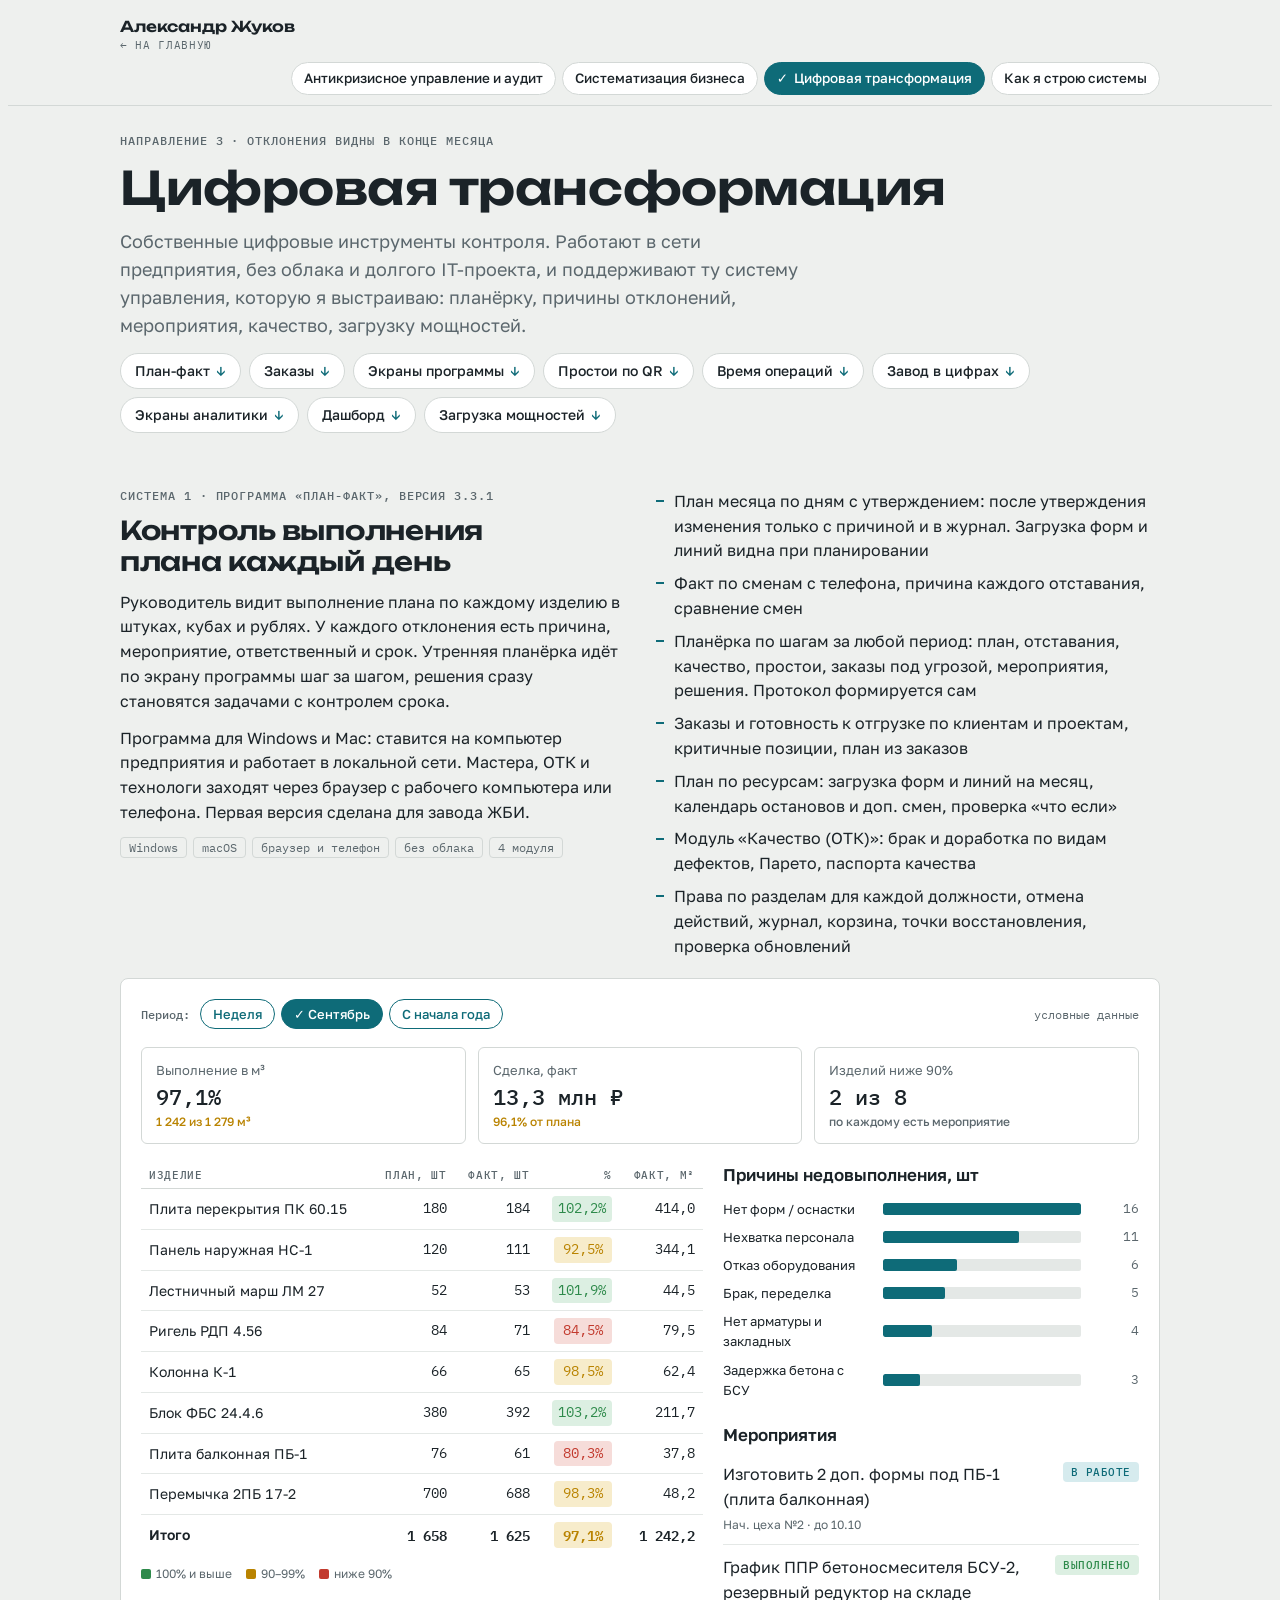
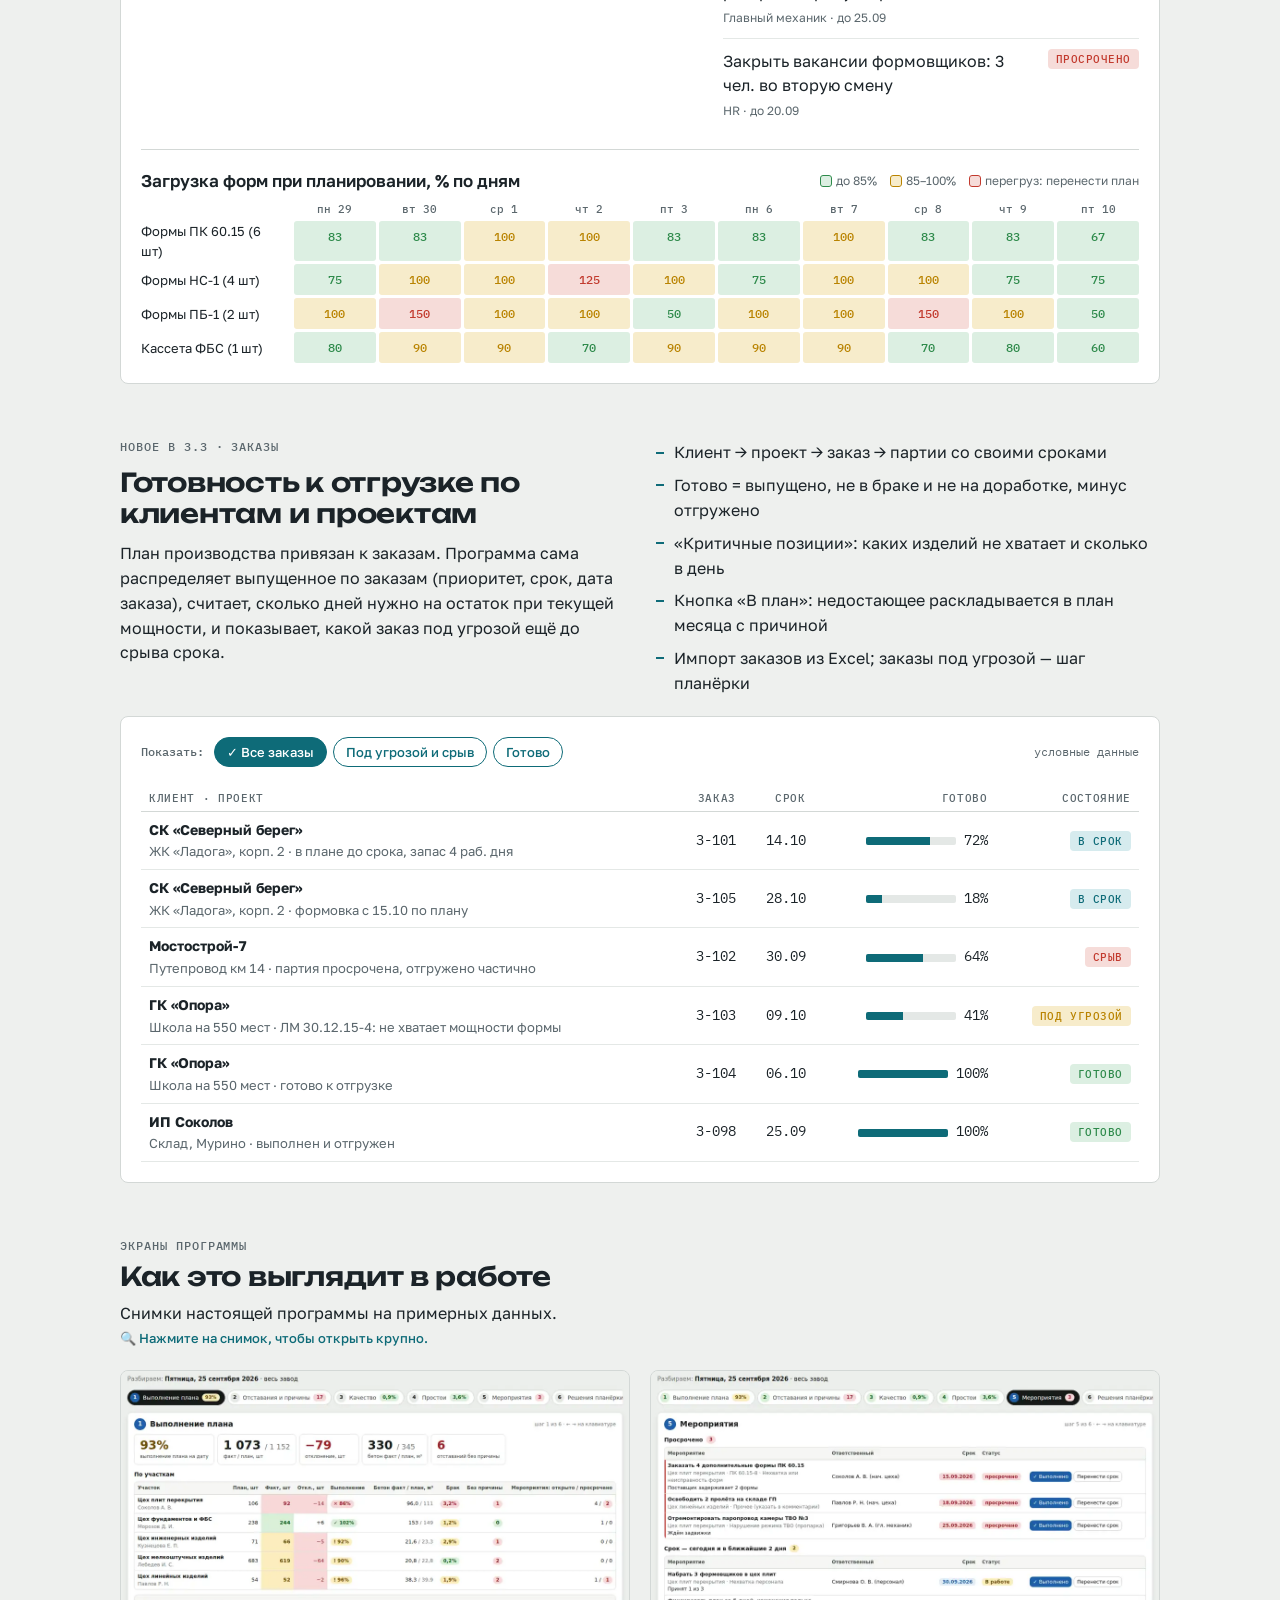
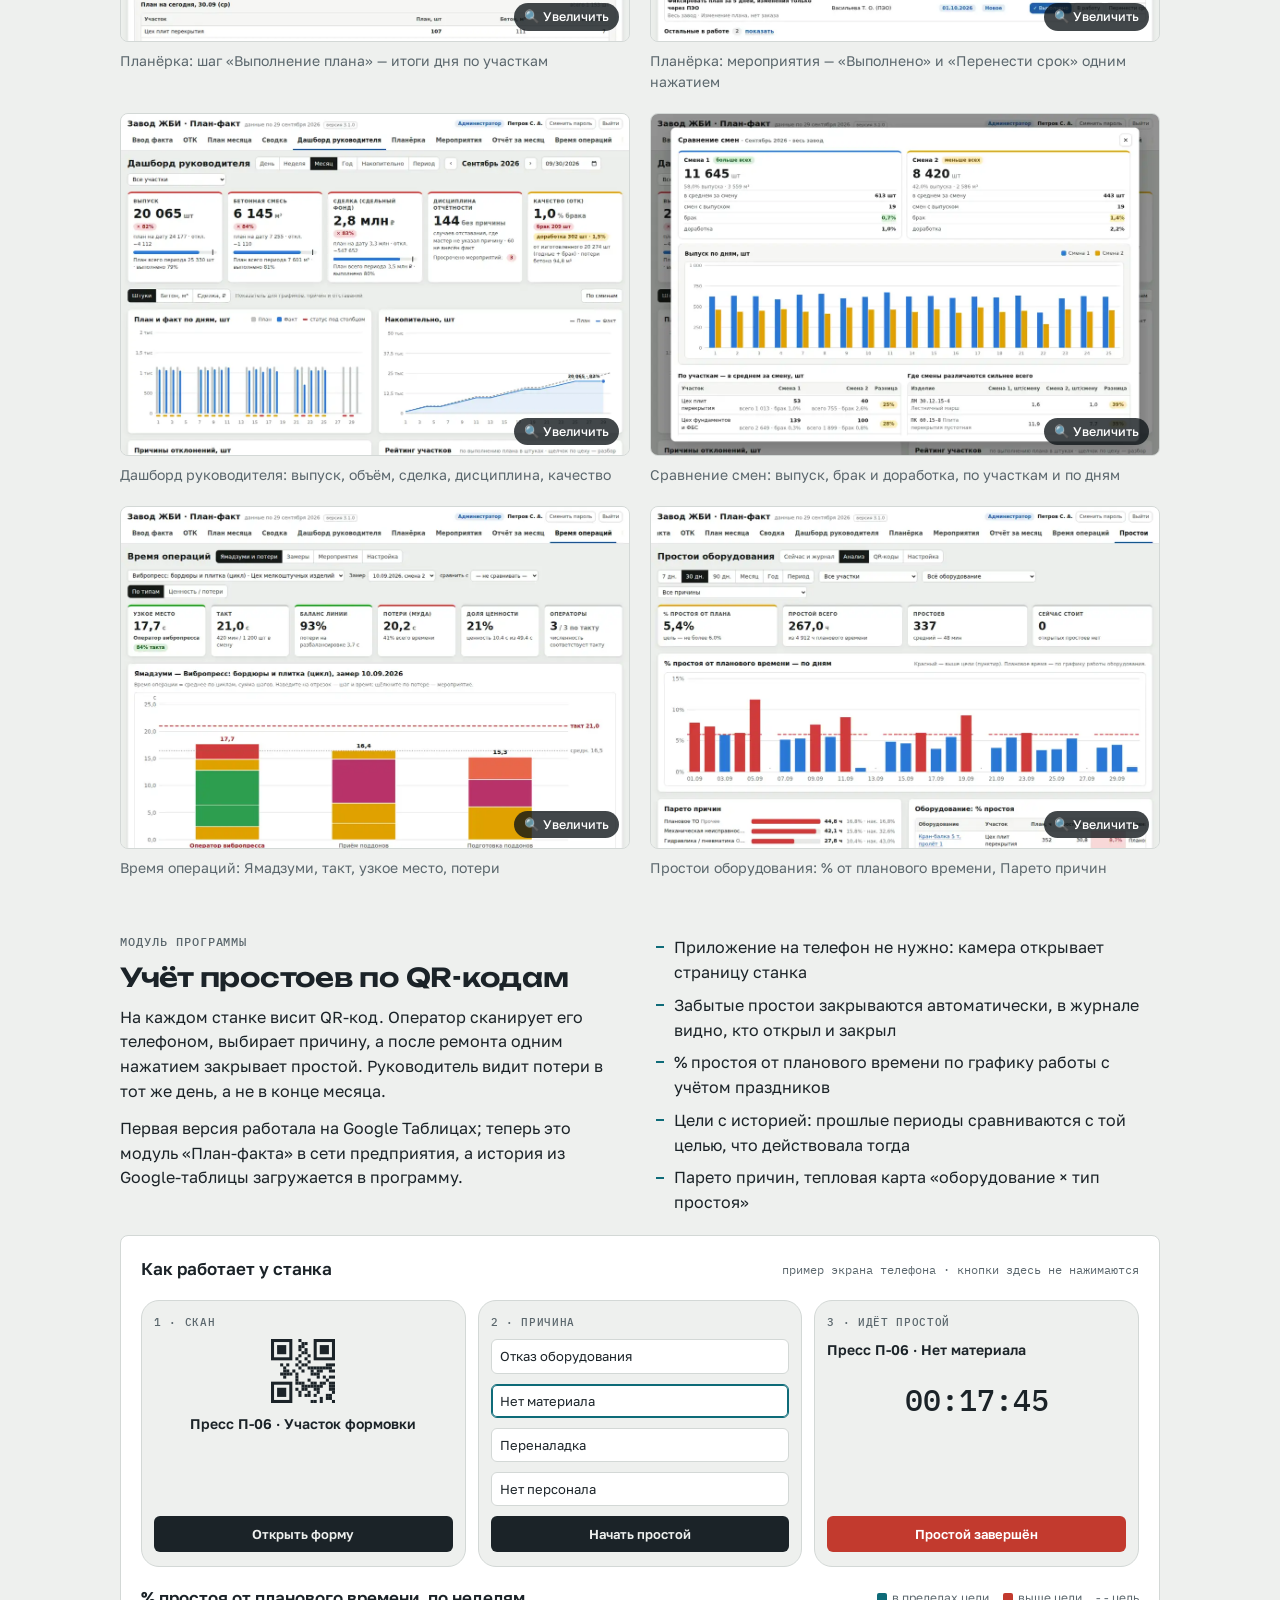
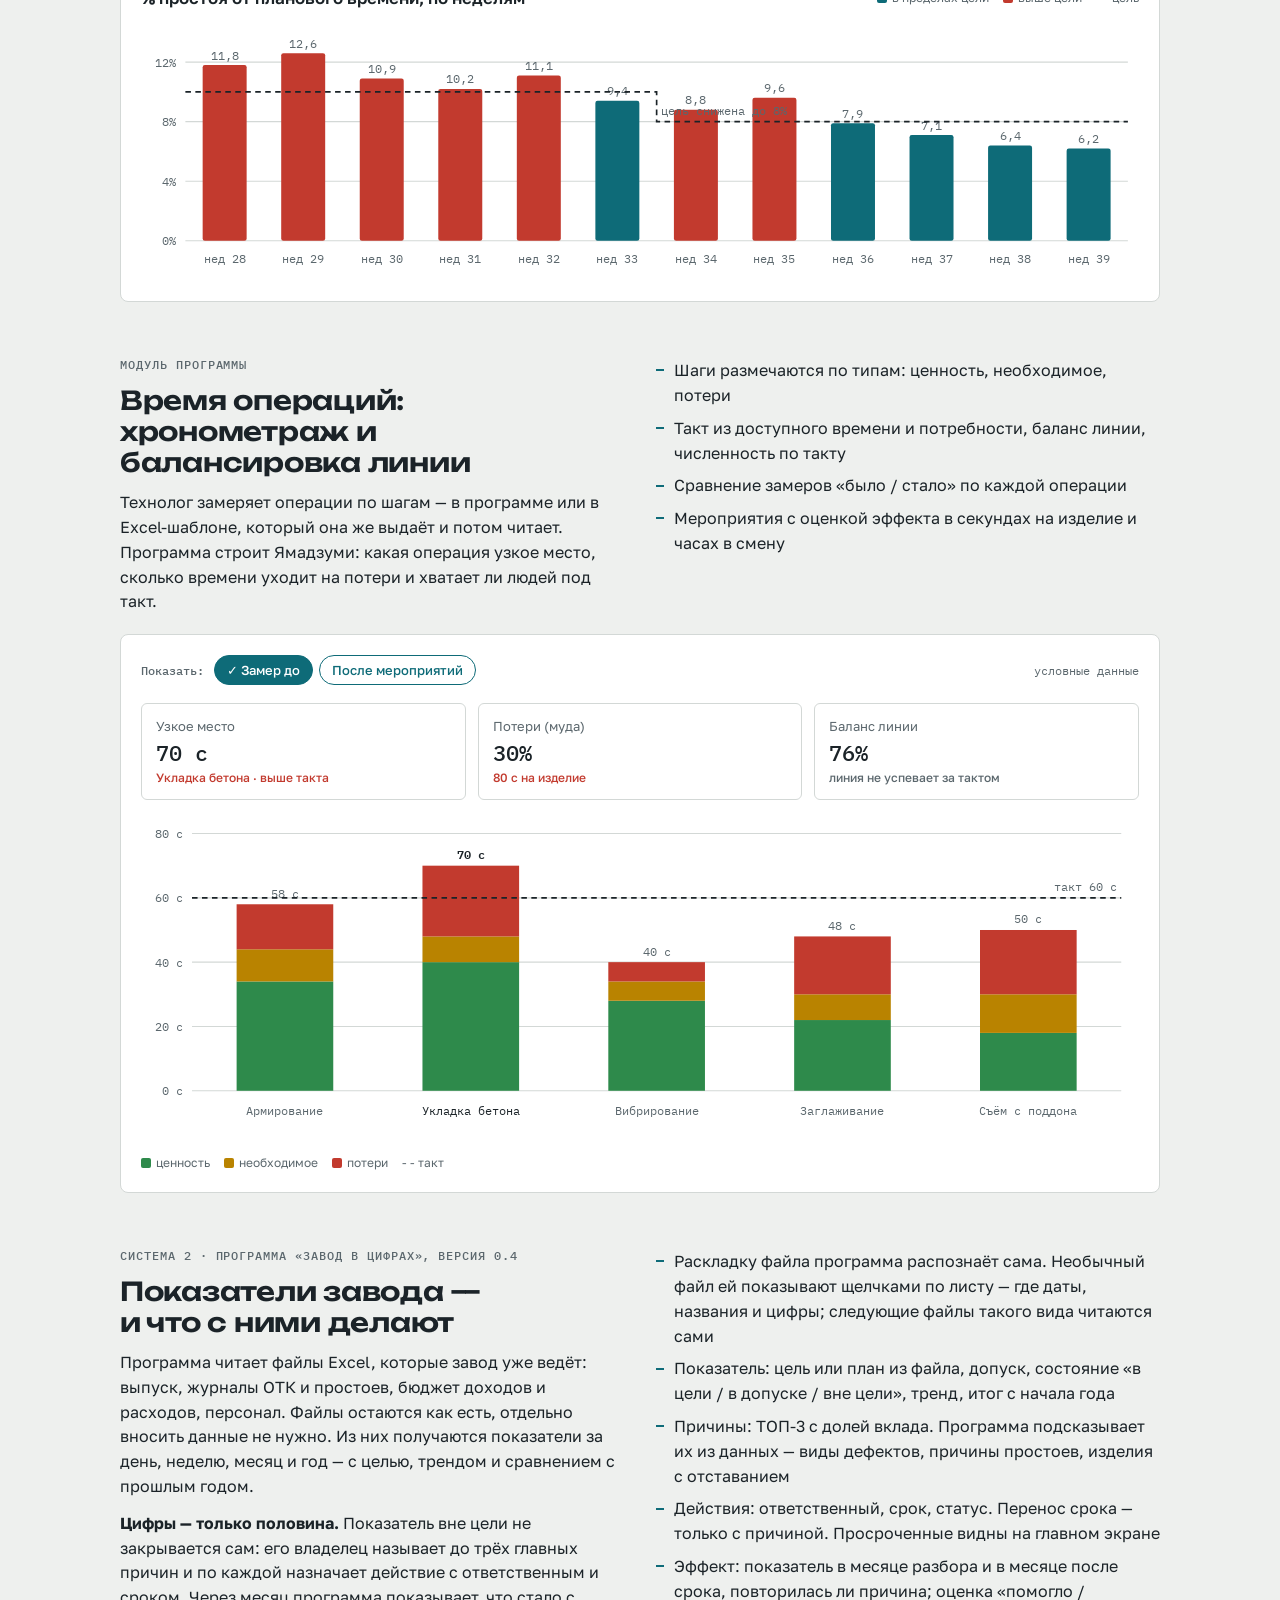
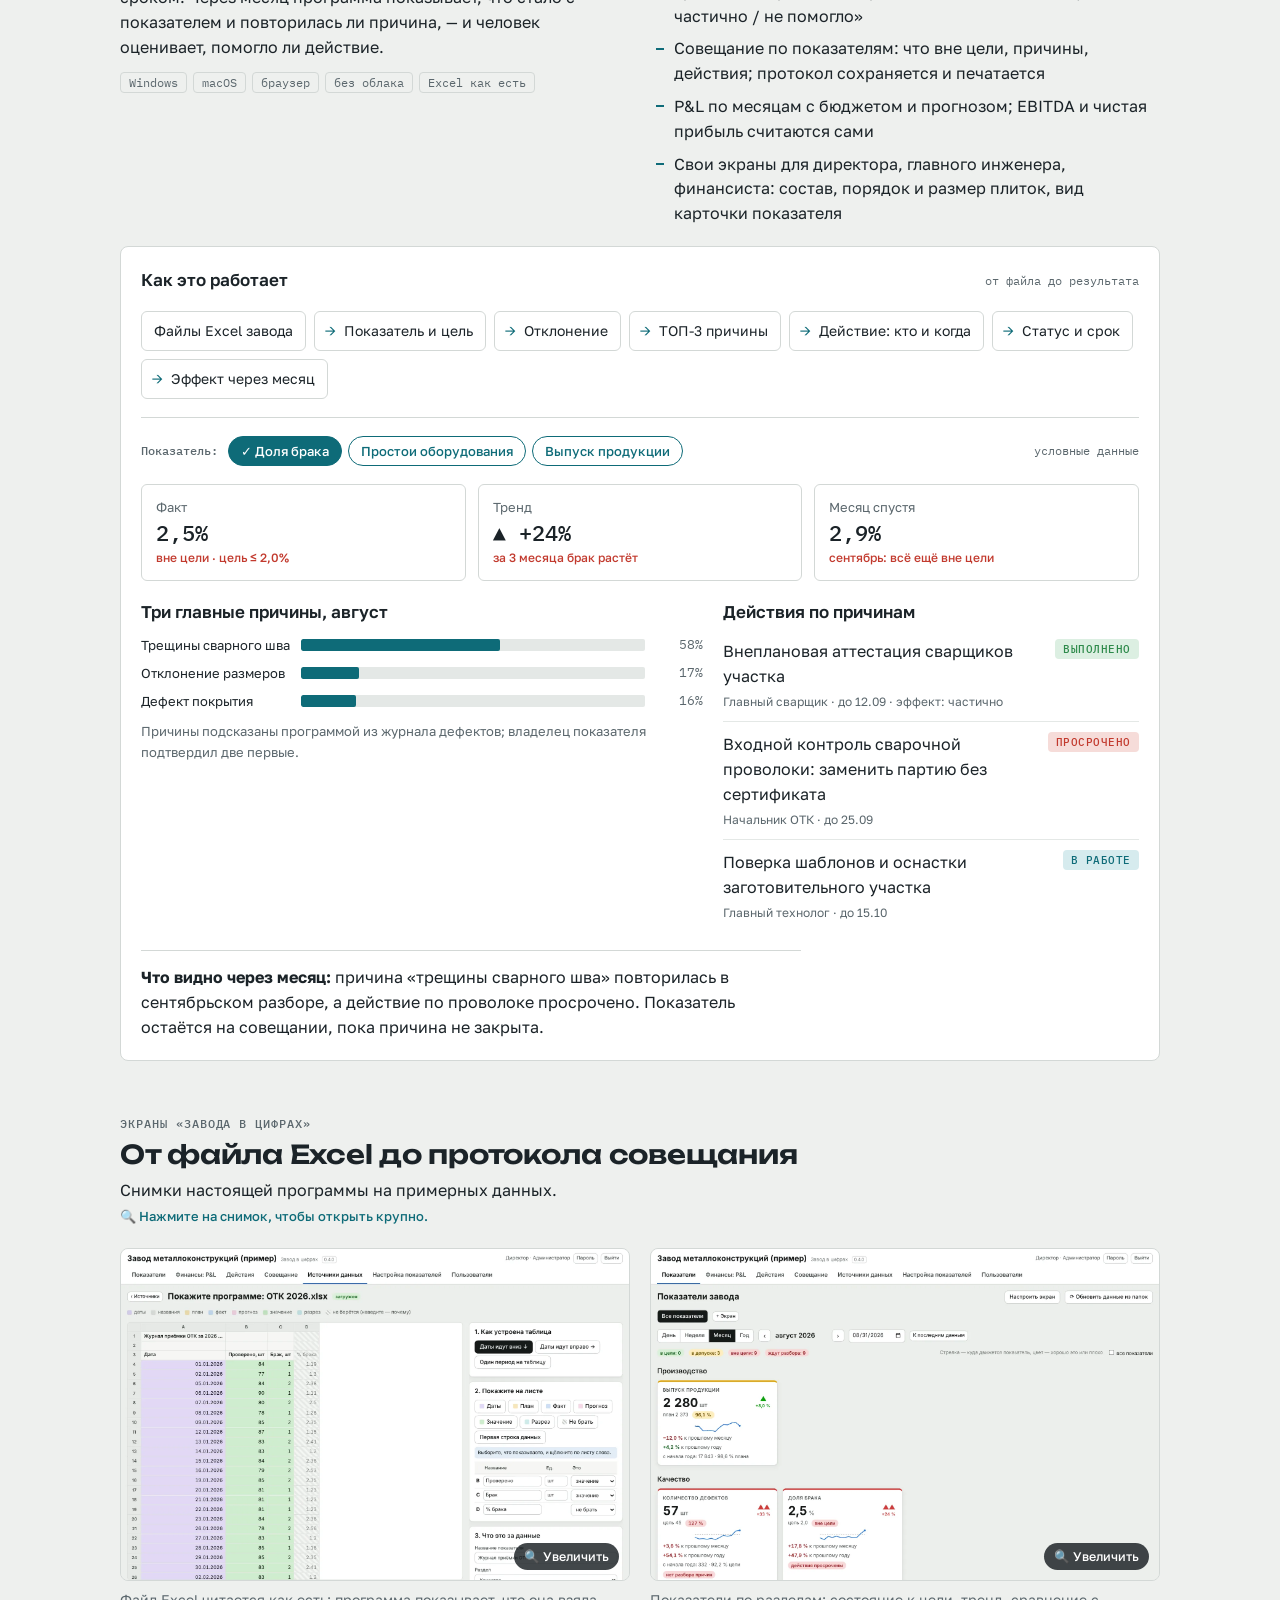
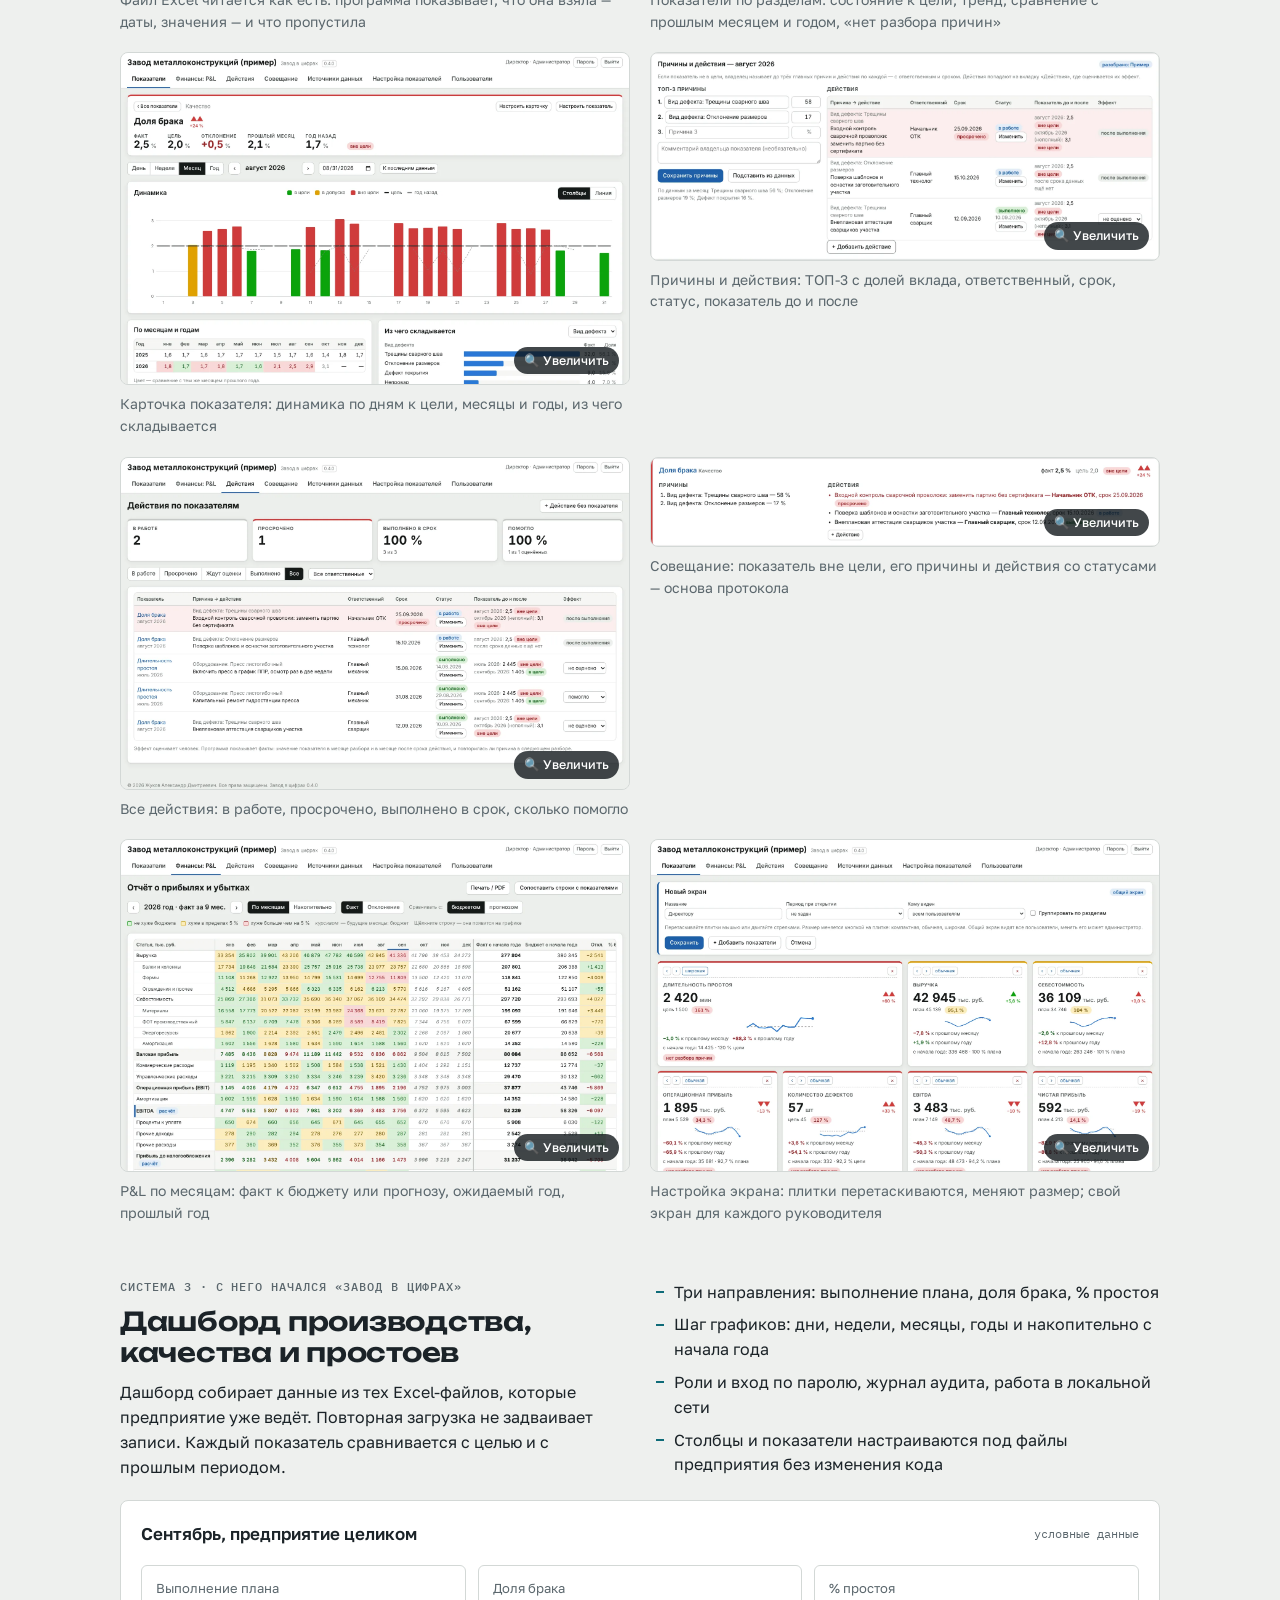
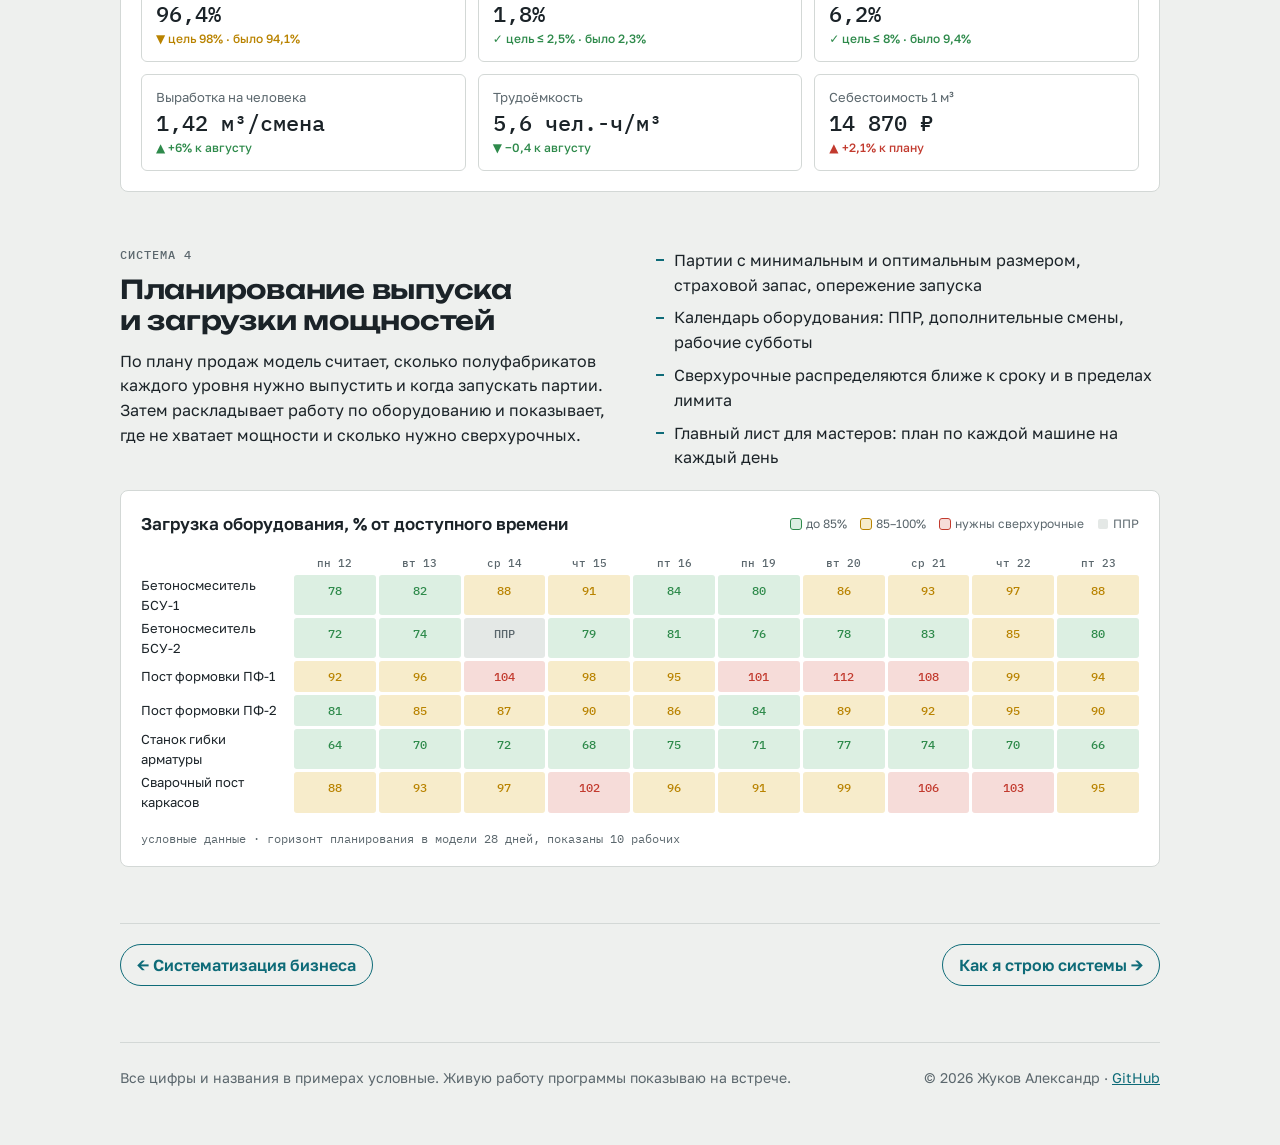
==== commit 7b9e500f: "Add files via upload" ====
--- a/cifra/index.html
+++ b/cifra/index.html
@@ -4,9 +4,9 @@
 <meta charset="utf-8">
 <meta name="viewport" content="width=device-width,initial-scale=1,viewport-fit=cover">
 <title>Цифровая трансформация · Александр Жуков</title>
-<meta name="description" content="Собственные цифровые инструменты контроля производства: программа «План-факт» (план-факт, планёрка, заказы, ОТК, простои, время операций), дашборд, модель загрузки мощностей.">
+<meta name="description" content="Собственные цифровые инструменты контроля производства: программа «План-факт» (план-факт, планёрка, заказы, ОТК, простои, время операций), программа «Завод в цифрах» (показатели из Excel, причины отклонений, действия со статусами и эффектом), модель загрузки мощностей.">
 <meta property="og:title" content="Цифровая трансформация · Александр Жуков">
-<meta property="og:description" content="Собственные цифровые инструменты контроля производства: программа «План-факт» (план-факт, планёрка, заказы, ОТК, простои, время операций), дашборд, модель загрузки мощностей.">
+<meta property="og:description" content="Собственные цифровые инструменты контроля производства: программа «План-факт» (план-факт, планёрка, заказы, ОТК, простои, время операций), программа «Завод в цифрах» (показатели из Excel, причины отклонений, действия со статусами и эффектом), модель загрузки мощностей.">
 <meta property="og:image" content="https://alexander-zhu-kov.github.io/img/planerka.webp">
 <link rel="preconnect" href="https://fonts.googleapis.com">
 <link rel="preconnect" href="https://fonts.gstatic.com" crossorigin>
@@ -25,7 +25,7 @@
   <div class="eyebrow">Направление 3 · отклонения видны в конце месяца</div>
   <h1>Цифровая трансформация</h1>
   <p class="lead">Собственные цифровые инструменты контроля. Работают в сети предприятия, без облака и долгого IT-проекта, и поддерживают ту систему управления, которую я выстраиваю: планёрку, причины отклонений, мероприятия, качество, загрузку мощностей.</p>
-  <nav class="anchors" aria-label="На этой странице"><a href="#planfact">План-факт</a><a href="#orders">Заказы</a><a href="#screens">Экраны программы</a><a href="#downtime">Простои по QR</a><a href="#timestudy">Время операций</a><a href="#dashboard">Дашборд</a><a href="#capacity">Загрузка мощностей</a></nav>
+  <nav class="anchors" aria-label="На этой странице"><a href="#planfact">План-факт</a><a href="#orders">Заказы</a><a href="#screens">Экраны программы</a><a href="#downtime">Простои по QR</a><a href="#timestudy">Время операций</a><a href="#zc">Завод в цифрах</a><a href="#zc-screens">Экраны аналитики</a><a href="#dashboard">Дашборд</a><a href="#capacity">Загрузка мощностей</a></nav>
 </header>
 
 <section class="stand" id="planfact">
@@ -183,10 +183,70 @@
   </div>
 </section>
 
+<section class="stand" id="zc">
+  <div class="stand-head">
+    <div class="desc">
+      <div class="eyebrow">Система 2 · программа «Завод в цифрах», версия 0.4</div>
+      <h2>Показатели завода — и что с ними делают</h2>
+      <p>Программа читает файлы Excel, которые завод уже ведёт: выпуск, журналы ОТК и простоев, бюджет доходов и расходов, персонал. Файлы остаются как есть, отдельно вносить данные не нужно. Из них получаются показатели за день, неделю, месяц и год — с целью, трендом и сравнением с прошлым годом.</p>
+      <p><b>Цифры — только половина.</b> Показатель вне цели не закрывается сам: его владелец называет до трёх главных причин и по каждой назначает действие с ответственным и сроком. Через месяц программа показывает, что стало с показателем и повторилась ли причина, — и человек оценивает, помогло ли действие.</p>
+      <div class="tags"><span class="tag">Windows</span><span class="tag">macOS</span><span class="tag">браузер</span><span class="tag">без облака</span><span class="tag">Excel как есть</span></div>
+    </div>
+    <ul class="points">
+      <li>Раскладку файла программа распознаёт сама. Необычный файл ей показывают щелчками по листу — где даты, названия и цифры; следующие файлы такого вида читаются сами</li>
+      <li>Показатель: цель или план из файла, допуск, состояние «в цели / в допуске / вне цели», тренд, итог с начала года</li>
+      <li>Причины: ТОП-3 с долей вклада. Программа подсказывает их из данных — виды дефектов, причины простоев, изделия с отставанием</li>
+      <li>Действия: ответственный, срок, статус. Перенос срока — только с причиной. Просроченные видны на главном экране</li>
+      <li>Эффект: показатель в месяце разбора и в месяце после срока, повторилась ли причина; оценка «помогло / частично / не помогло»</li>
+      <li>Совещание по показателям: что вне цели, причины, действия; протокол сохраняется и печатается</li>
+      <li>P&amp;L по месяцам с бюджетом и прогнозом; EBITDA и чистая прибыль считаются сами</li>
+      <li>Свои экраны для директора, главного инженера, финансиста: состав, порядок и размер плиток, вид карточки показателя</li>
+    </ul>
+  </div>
+  <div class="bench">
+    <div class="bench-top"><h3>Как это работает</h3><span class="demo-note">от файла до результата</span></div>
+    <ol class="flow">
+      <li>Файлы Excel завода</li><li>Показатель и цель</li><li>Отклонение</li><li>ТОП-3 причины</li><li>Действие: кто и когда</li><li>Статус и срок</li><li>Эффект через месяц</li>
+    </ol>
+    <div class="bench-top" style="border-top:1px solid var(--line);padding-top:18px">
+      <div class="chips" role="group" aria-label="Показатель"><span class="chips-label">Показатель:</span>
+        <button class="chip" type="button" data-zc="scrap" aria-pressed="true">Доля брака</button>
+        <button class="chip" type="button" data-zc="down" aria-pressed="false">Простои оборудования</button>
+        <button class="chip" type="button" data-zc="out" aria-pressed="false">Выпуск продукции</button>
+      </div>
+      <span class="demo-note">условные данные</span>
+    </div>
+    <div class="kpis" id="zc-kpis"></div>
+    <div class="grid2">
+      <div style="display:flex;flex-direction:column;gap:10px;min-width:0"><h3 id="zc-ct">Три главные причины</h3><div class="bars" id="zc-causes"></div><p class="muted" id="zc-hint" style="font-size:13px;margin:0"></p></div>
+      <div style="display:flex;flex-direction:column;gap:4px;min-width:0"><h3>Действия по причинам</h3><div class="actions" id="zc-acts"></div></div>
+    </div>
+    <p id="zc-res" style="margin:0;border-top:1px solid var(--line);padding-top:14px"></p>
+  </div>
+</section>
+
+<section class="stand" id="zc-screens">
+  <div class="desc" style="display:flex;flex-direction:column;gap:8px">
+    <div class="eyebrow">Экраны «Завода в цифрах»</div>
+    <h2>От файла Excel до протокола совещания</h2>
+    <p>Снимки настоящей программы на примерных данных. <span class="hint">🔍 Нажмите на снимок, чтобы открыть крупно.</span></p>
+  </div>
+  <div class="gallery">
+    <figure><button type="button" class="shot"><img src="../img/zc-setup.webp" alt="Файл Excel читается как есть: программа показывает, что она взяла — даты, значения — и что пропустила" loading="lazy" width="1100"><span class="zoom" aria-hidden="true">🔍 Увеличить</span></button><figcaption>Файл Excel читается как есть: программа показывает, что она взяла — даты, значения — и что пропустила</figcaption></figure>
+    <figure><button type="button" class="shot"><img src="../img/zc-main.webp" alt="Показатели по разделам: состояние к цели, тренд, сравнение с прошлым месяцем и годом, «нет разбора причин»" loading="lazy" width="1100"><span class="zoom" aria-hidden="true">🔍 Увеличить</span></button><figcaption>Показатели по разделам: состояние к цели, тренд, сравнение с прошлым месяцем и годом, «нет разбора причин»</figcaption></figure>
+    <figure><button type="button" class="shot"><img src="../img/zc-card.webp" alt="Карточка показателя: динамика по дням к цели, месяцы и годы, из чего складывается" loading="lazy" width="1100"><span class="zoom" aria-hidden="true">🔍 Увеличить</span></button><figcaption>Карточка показателя: динамика по дням к цели, месяцы и годы, из чего складывается</figcaption></figure>
+    <figure><button type="button" class="shot"><img src="../img/zc-causes.webp" alt="Причины и действия: ТОП-3 с долей вклада, ответственный, срок, статус, показатель до и после" loading="lazy" width="1100"><span class="zoom" aria-hidden="true">🔍 Увеличить</span></button><figcaption>Причины и действия: ТОП-3 с долей вклада, ответственный, срок, статус, показатель до и после</figcaption></figure>
+    <figure><button type="button" class="shot"><img src="../img/zc-actions.webp" alt="Все действия: в работе, просрочено, выполнено в срок, сколько помогло" loading="lazy" width="1100"><span class="zoom" aria-hidden="true">🔍 Увеличить</span></button><figcaption>Все действия: в работе, просрочено, выполнено в срок, сколько помогло</figcaption></figure>
+    <figure><button type="button" class="shot"><img src="../img/zc-meeting.webp" alt="Совещание: показатель вне цели, его причины и действия со статусами — основа протокола" loading="lazy" width="1100"><span class="zoom" aria-hidden="true">🔍 Увеличить</span></button><figcaption>Совещание: показатель вне цели, его причины и действия со статусами — основа протокола</figcaption></figure>
+    <figure><button type="button" class="shot"><img src="../img/zc-pnl.webp" alt="P&amp;L по месяцам: факт к бюджету или прогнозу, ожидаемый год, прошлый год" loading="lazy" width="1100"><span class="zoom" aria-hidden="true">🔍 Увеличить</span></button><figcaption>P&amp;L по месяцам: факт к бюджету или прогнозу, ожидаемый год, прошлый год</figcaption></figure>
+    <figure><button type="button" class="shot"><img src="../img/zc-screens.webp" alt="Настройка экрана: плитки перетаскиваются, меняют размер; свой экран для каждого руководителя" loading="lazy" width="1100"><span class="zoom" aria-hidden="true">🔍 Увеличить</span></button><figcaption>Настройка экрана: плитки перетаскиваются, меняют размер; свой экран для каждого руководителя</figcaption></figure>
+  </div>
+</section>
+
 <section class="stand" id="dashboard">
   <div class="stand-head">
     <div class="desc">
-      <div class="eyebrow">Система 2</div>
+      <div class="eyebrow">Система 3 · с него начался «Завод в цифрах»</div>
       <h2>Дашборд производства, качества и простоев</h2>
       <p>Дашборд собирает данные из тех Excel-файлов, которые предприятие уже ведёт. Повторная загрузка не задваивает записи. Каждый показатель сравнивается с целью и с прошлым периодом.</p>
     </div>
@@ -213,7 +273,7 @@
 <section class="stand" id="capacity">
   <div class="stand-head">
     <div class="desc">
-      <div class="eyebrow">Система 3</div>
+      <div class="eyebrow">Система 4</div>
       <h2>Планирование выпуска и загрузки мощностей</h2>
       <p>По плану продаж модель считает, сколько полуфабрикатов каждого уровня нужно выпустить и когда запускать партии. Затем раскладывает работу по оборудованию и показывает, где не хватает мощности и сколько нужно сверхурочных.</p>
     </div>
--- a/assets/site.css
+++ b/assets/site.css
@@ -360,3 +360,5 @@
 @media (max-width:560px){
   .topbar .tabs a{font-size:12.5px;padding:4px 10px}
 }
+/* 02.10.2026: на телефоне секции с широкими таблицами не растягивают страницу — прокручивается только сама таблица */
+.wrap>*,.stand,.stand>*,.grid2>*{min-width:0;max-width:100%}
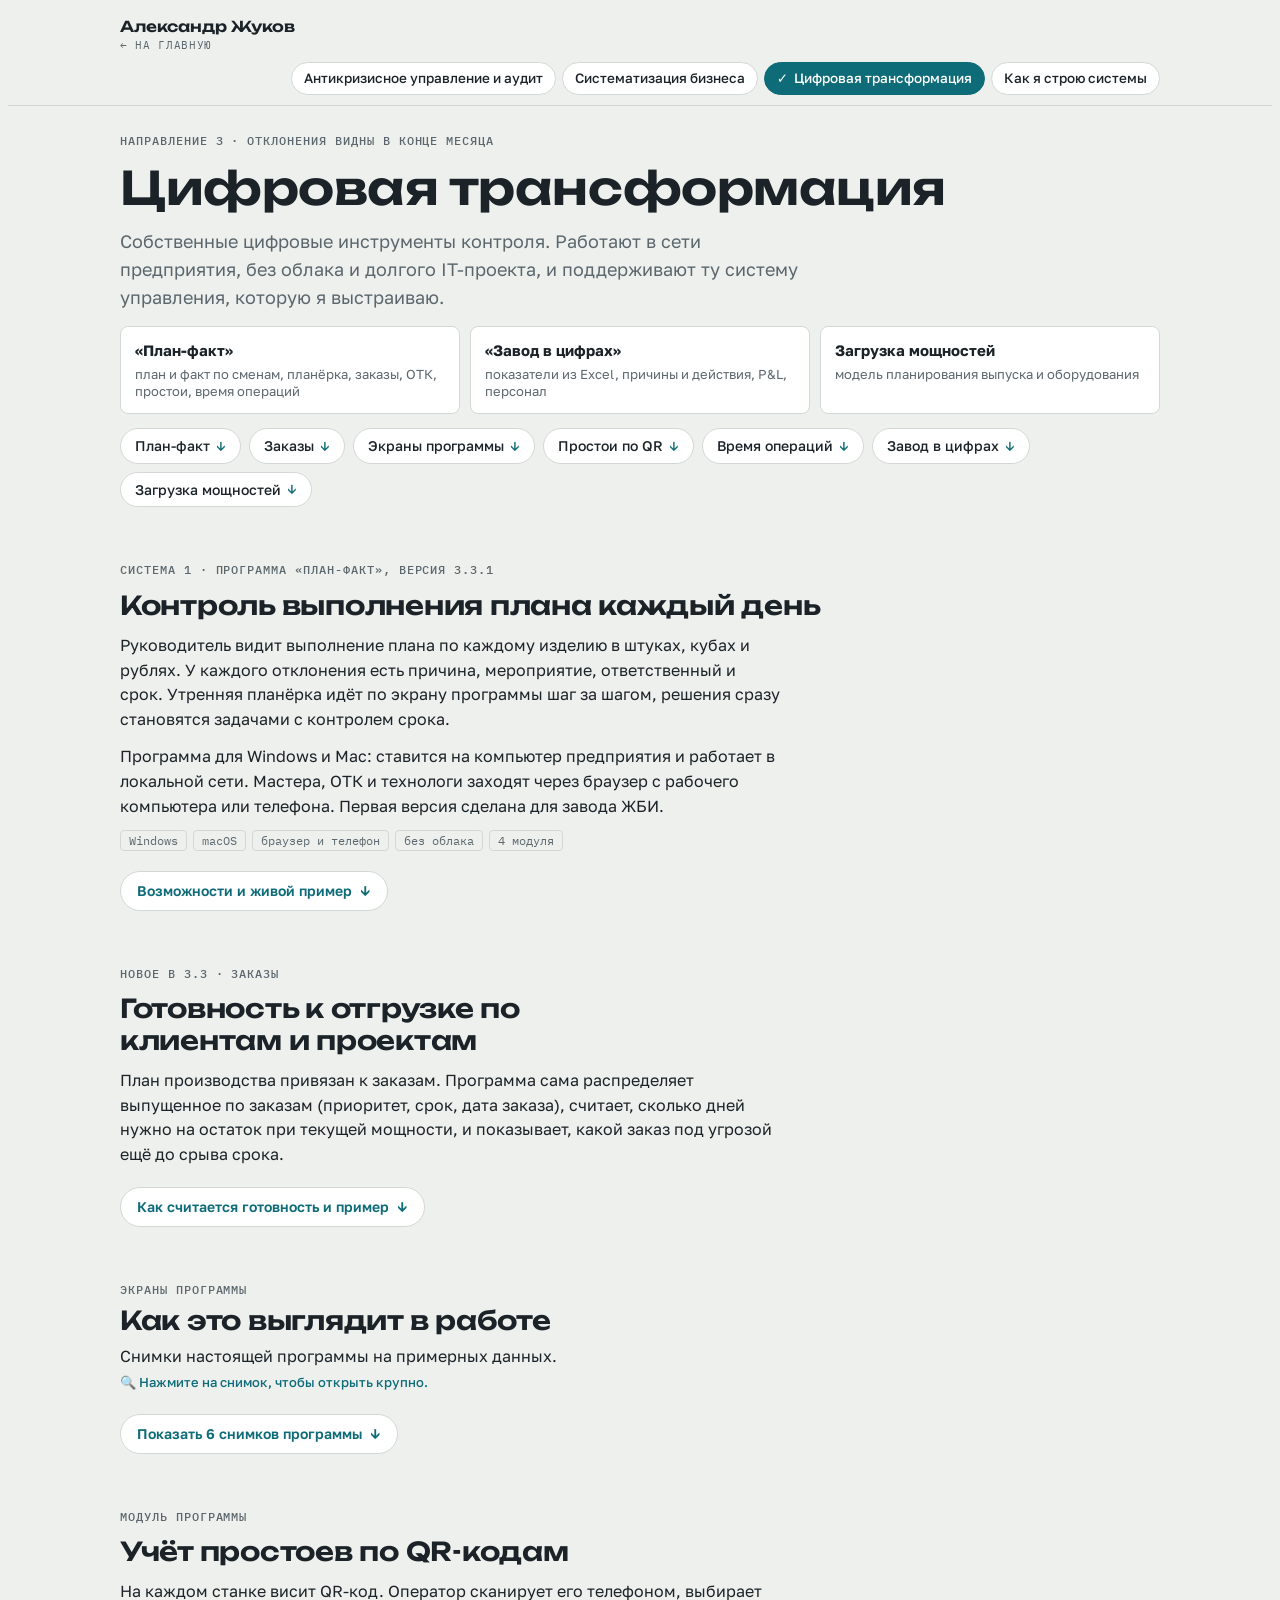
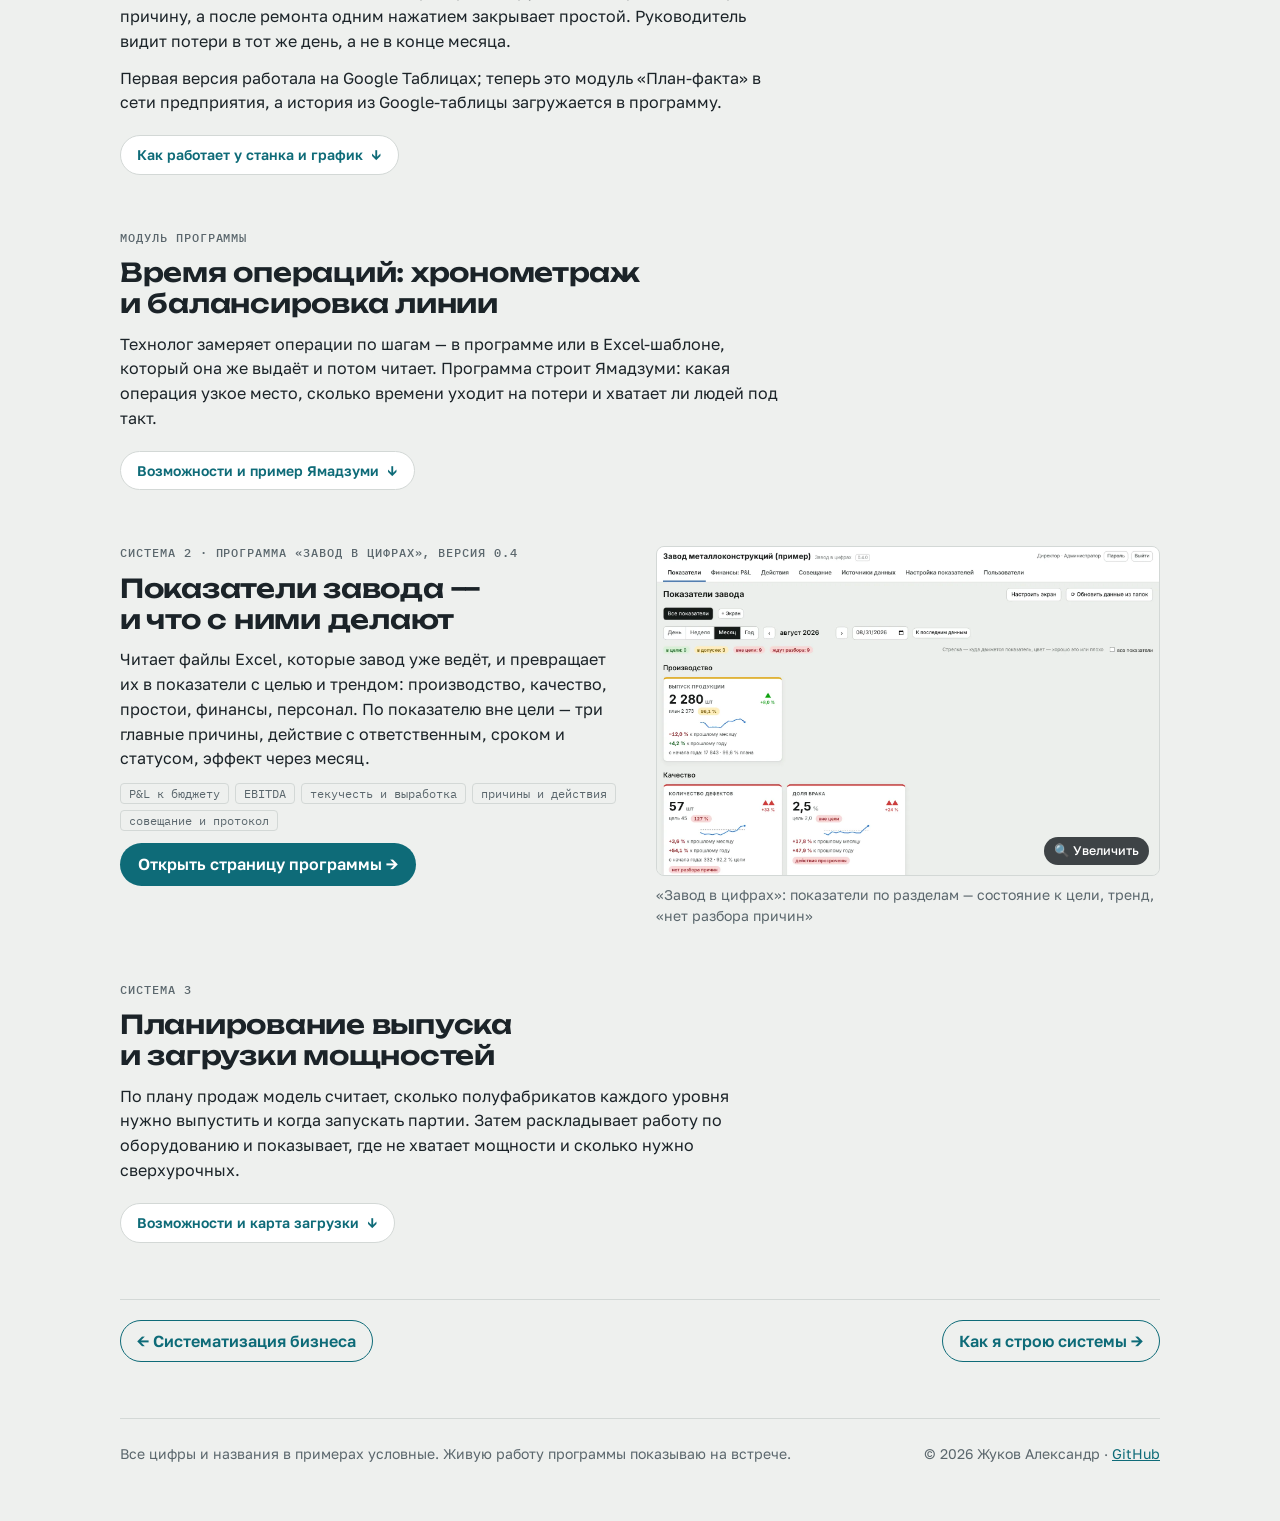
==== commit acfbcfa7: "Add files via upload" ====
--- a/cifra/index.html
+++ b/cifra/index.html
@@ -4,9 +4,9 @@
 <meta charset="utf-8">
 <meta name="viewport" content="width=device-width,initial-scale=1,viewport-fit=cover">
 <title>Цифровая трансформация · Александр Жуков</title>
-<meta name="description" content="Собственные цифровые инструменты контроля производства: программа «План-факт» (план-факт, планёрка, заказы, ОТК, простои, время операций), программа «Завод в цифрах» (показатели из Excel, причины отклонений, действия со статусами и эффектом), модель загрузки мощностей.">
+<meta name="description" content="Собственные цифровые инструменты контроля производства: программа «План-факт» (план-факт, планёрка, заказы, ОТК, простои, время операций), программа «Завод в цифрах» (показатели из Excel, причины и действия, P&L, персонал), модель загрузки мощностей.">
 <meta property="og:title" content="Цифровая трансформация · Александр Жуков">
-<meta property="og:description" content="Собственные цифровые инструменты контроля производства: программа «План-факт» (план-факт, планёрка, заказы, ОТК, простои, время операций), программа «Завод в цифрах» (показатели из Excel, причины отклонений, действия со статусами и эффектом), модель загрузки мощностей.">
+<meta property="og:description" content="Собственные цифровые инструменты контроля производства: программа «План-факт» (план-факт, планёрка, заказы, ОТК, простои, время операций), программа «Завод в цифрах» (показатели из Excel, причины и действия, P&L, персонал), модель загрузки мощностей.">
 <meta property="og:image" content="https://alexander-zhu-kov.github.io/img/planerka.webp">
 <link rel="preconnect" href="https://fonts.googleapis.com">
 <link rel="preconnect" href="https://fonts.gstatic.com" crossorigin>
@@ -24,12 +24,17 @@
 <header class="page-head">
   <div class="eyebrow">Направление 3 · отклонения видны в конце месяца</div>
   <h1>Цифровая трансформация</h1>
-  <p class="lead">Собственные цифровые инструменты контроля. Работают в сети предприятия, без облака и долгого IT-проекта, и поддерживают ту систему управления, которую я выстраиваю: планёрку, причины отклонений, мероприятия, качество, загрузку мощностей.</p>
-  <nav class="anchors" aria-label="На этой странице"><a href="#planfact">План-факт</a><a href="#orders">Заказы</a><a href="#screens">Экраны программы</a><a href="#downtime">Простои по QR</a><a href="#timestudy">Время операций</a><a href="#zc">Завод в цифрах</a><a href="#zc-screens">Экраны аналитики</a><a href="#dashboard">Дашборд</a><a href="#capacity">Загрузка мощностей</a></nav>
+  <p class="lead">Собственные цифровые инструменты контроля. Работают в сети предприятия, без облака и долгого IT-проекта, и поддерживают ту систему управления, которую я выстраиваю.</p>
+  <div class="sysgrid">
+    <a href="#planfact"><b>«План-факт»</b><span>план и факт по сменам, планёрка, заказы, ОТК, простои, время операций</span></a>
+    <a href="../zavod/index.html"><b>«Завод в цифрах»</b><span>показатели из Excel, причины и действия, P&amp;L, персонал</span></a>
+    <a href="#capacity"><b>Загрузка мощностей</b><span>модель планирования выпуска и оборудования</span></a>
+  </div>
+  <nav class="anchors" aria-label="На этой странице"><a href="#planfact">План-факт</a><a href="#orders">Заказы</a><a href="#screens">Экраны программы</a><a href="#downtime">Простои по QR</a><a href="#timestudy">Время операций</a><a href="#zc">Завод в цифрах</a><a href="#capacity">Загрузка мощностей</a></nav>
 </header>
 
 <section class="stand" id="planfact">
-  <div class="stand-head">
+  <div class="stand-head one">
     <div class="desc">
       <div class="eyebrow">Система 1 · программа «План-факт», версия 3.3.1</div>
       <h2>Контроль выполнения плана каждый день</h2>
@@ -37,6 +42,8 @@
       <p>Программа для Windows и Mac: ставится на компьютер предприятия и работает в локальной сети. Мастера, ОТК и технологи заходят через браузер с рабочего компьютера или телефона. Первая версия сделана для завода ЖБИ.</p>
       <div class="tags"><span class="tag">Windows</span><span class="tag">macOS</span><span class="tag">браузер и телефон</span><span class="tag">без облака</span><span class="tag">4 модуля</span></div>
     </div>
+    </div>
+  <details class="more"><summary>Возможности и живой пример</summary><div class="more-in">
     <ul class="points">
       <li>План месяца по дням с утверждением: после утверждения изменения только с причиной и в журнал. Загрузка форм и линий видна при планировании</li>
       <li>Факт по сменам с телефона, причина каждого отставания, сравнение смен</li>
@@ -46,7 +53,6 @@
       <li>Модуль «Качество (ОТК)»: брак и доработка по видам дефектов, Парето, паспорта качества</li>
       <li>Права по разделам для каждой должности, отмена действий, журнал, корзина, точки восстановления, проверка обновлений</li>
     </ul>
-  </div>
   <div class="bench">
     <div class="bench-top">
       <div class="chips" role="group" aria-label="Период"><span class="chips-label">Период:</span>
@@ -79,15 +85,18 @@
       <div class="scroll"><div class="heat" id="forms"></div></div>
     </div>
   </div>
+</div></details>
 </section>
 
 <section class="stand" id="orders">
-  <div class="stand-head">
+  <div class="stand-head one">
     <div class="desc">
       <div class="eyebrow">Новое в 3.3 · заказы</div>
       <h2>Готовность к отгрузке по клиентам и проектам</h2>
       <p>План производства привязан к заказам. Программа сама распределяет выпущенное по заказам (приоритет, срок, дата заказа), считает, сколько дней нужно на остаток при текущей мощности, и показывает, какой заказ под угрозой ещё до срыва срока.</p>
     </div>
+    </div>
+  <details class="more"><summary>Как считается готовность и пример</summary><div class="more-in">
     <ul class="points">
       <li>Клиент → проект → заказ → партии со своими сроками</li>
       <li>Готово = выпущено, не в браке и не на доработке, минус отгружено</li>
@@ -95,7 +104,6 @@
       <li>Кнопка «В план»: недостающее раскладывается в план месяца с причиной</li>
       <li>Импорт заказов из Excel; заказы под угрозой — шаг планёрки</li>
     </ul>
-  </div>
   <div class="bench">
     <div class="bench-top">
       <div class="chips" role="group" aria-label="Состояние"><span class="chips-label">Показать:</span>
@@ -107,6 +115,7 @@
     </div>
     <div class="scroll"><table id="ord-table"></table></div>
   </div>
+</div></details>
 </section>
 
 <section class="stand" id="screens">
@@ -115,6 +124,7 @@
     <h2>Как это выглядит в работе</h2>
     <p>Снимки настоящей программы на примерных данных. <span class="hint">🔍 Нажмите на снимок, чтобы открыть крупно.</span></p>
   </div>
+  <details class="more"><summary>Показать 6 снимков программы</summary><div class="more-in">
   <div class="gallery">
     <figure><button type="button" class="shot"><img src="../img/planerka.webp" alt="Планёрка: шаг «Выполнение плана» — итоги дня по участкам" loading="lazy" width="1100"><span class="zoom" aria-hidden="true">🔍 Увеличить</span></button><figcaption>Планёрка: шаг «Выполнение плана» — итоги дня по участкам</figcaption></figure>
     <figure><button type="button" class="shot"><img src="../img/actions.webp" alt="Планёрка: мероприятия — «Выполнено» и «Перенести срок» одним нажатием" loading="lazy" width="1100"><span class="zoom" aria-hidden="true">🔍 Увеличить</span></button><figcaption>Планёрка: мероприятия — «Выполнено» и «Перенести срок» одним нажатием</figcaption></figure>
@@ -123,16 +133,19 @@
     <figure><button type="button" class="shot"><img src="../img/timestudy.webp" alt="Время операций: Ямадзуми, такт, узкое место, потери" loading="lazy" width="1100"><span class="zoom" aria-hidden="true">🔍 Увеличить</span></button><figcaption>Время операций: Ямадзуми, такт, узкое место, потери</figcaption></figure>
     <figure><button type="button" class="shot"><img src="../img/downtime.webp" alt="Простои оборудования: % от планового времени, Парето причин" loading="lazy" width="1100"><span class="zoom" aria-hidden="true">🔍 Увеличить</span></button><figcaption>Простои оборудования: % от планового времени, Парето причин</figcaption></figure>
   </div>
+  </div></details>
 </section>
 
 <section class="stand" id="downtime">
-  <div class="stand-head">
+  <div class="stand-head one">
     <div class="desc">
       <div class="eyebrow">Модуль программы</div>
       <h2>Учёт простоев по QR-кодам</h2>
       <p>На каждом станке висит QR-код. Оператор сканирует его телефоном, выбирает причину, а после ремонта одним нажатием закрывает простой. Руководитель видит потери в тот же день, а не в конце месяца.</p>
       <p>Первая версия работала на Google Таблицах; теперь это модуль «План-факта» в сети предприятия, а история из Google-таблицы загружается в программу.</p>
     </div>
+    </div>
+  <details class="more"><summary>Как работает у станка и график</summary><div class="more-in">
     <ul class="points">
       <li>Приложение на телефон не нужно: камера открывает страницу станка</li>
       <li>Забытые простои закрываются автоматически, в журнале видно, кто открыл и закрыл</li>
@@ -140,7 +153,6 @@
       <li>Цели с историей: прошлые периоды сравниваются с той целью, что действовала тогда</li>
       <li>Парето причин, тепловая карта «оборудование × тип простоя»</li>
     </ul>
-  </div>
   <div class="bench">
     <div class="bench-top"><h3>Как работает у станка</h3><span class="demo-note">пример экрана телефона · кнопки здесь не нажимаются</span></div>
     <div class="qr-flow">
@@ -153,22 +165,24 @@
       <div class="scroll"><svg id="dt-chart" viewBox="0 0 900 230" style="width:100%;min-width:560px;height:auto" role="img" aria-label="График процента простоя по неделям"></svg></div>
     </div>
   </div>
+</div></details>
 </section>
 
 <section class="stand" id="timestudy">
-  <div class="stand-head">
+  <div class="stand-head one">
     <div class="desc">
       <div class="eyebrow">Модуль программы</div>
       <h2>Время операций: хронометраж и балансировка линии</h2>
       <p>Технолог замеряет операции по шагам — в программе или в Excel-шаблоне, который она же выдаёт и потом читает. Программа строит Ямадзуми: какая операция узкое место, сколько времени уходит на потери и хватает ли людей под такт.</p>
     </div>
+    </div>
+  <details class="more"><summary>Возможности и пример Ямадзуми</summary><div class="more-in">
     <ul class="points">
       <li>Шаги размечаются по типам: ценность, необходимое, потери</li>
       <li>Такт из доступного времени и потребности, баланс линии, численность по такту</li>
       <li>Сравнение замеров «было / стало» по каждой операции</li>
       <li>Мероприятия с оценкой эффекта в секундах на изделие и часах в смену</li>
     </ul>
-  </div>
   <div class="bench">
     <div class="bench-top">
       <div class="chips" role="group" aria-label="Замер"><span class="chips-label">Показать:</span>
@@ -181,6 +195,7 @@
     <div class="scroll"><svg id="ts-chart" viewBox="0 0 900 280" style="width:100%;min-width:560px;height:auto" role="img" aria-label="Ямадзуми: время операций по типам работы"></svg></div>
     <div class="legend"><span><i style="background:var(--good)"></i>ценность</span><span><i style="background:var(--warn)"></i>необходимое</span><span><i style="background:var(--bad)"></i>потери</span><span>- - такт</span></div>
   </div>
+</div></details>
 </section>
 
 <section class="stand" id="zc">
@@ -188,107 +203,35 @@
     <div class="desc">
       <div class="eyebrow">Система 2 · программа «Завод в цифрах», версия 0.4</div>
       <h2>Показатели завода — и что с ними делают</h2>
-      <p>Программа читает файлы Excel, которые завод уже ведёт: выпуск, журналы ОТК и простоев, бюджет доходов и расходов, персонал. Файлы остаются как есть, отдельно вносить данные не нужно. Из них получаются показатели за день, неделю, месяц и год — с целью, трендом и сравнением с прошлым годом.</p>
-      <p><b>Цифры — только половина.</b> Показатель вне цели не закрывается сам: его владелец называет до трёх главных причин и по каждой назначает действие с ответственным и сроком. Через месяц программа показывает, что стало с показателем и повторилась ли причина, — и человек оценивает, помогло ли действие.</p>
-      <div class="tags"><span class="tag">Windows</span><span class="tag">macOS</span><span class="tag">браузер</span><span class="tag">без облака</span><span class="tag">Excel как есть</span></div>
-    </div>
-    <ul class="points">
-      <li>Раскладку файла программа распознаёт сама. Необычный файл ей показывают щелчками по листу — где даты, названия и цифры; следующие файлы такого вида читаются сами</li>
-      <li>Показатель: цель или план из файла, допуск, состояние «в цели / в допуске / вне цели», тренд, итог с начала года</li>
-      <li>Причины: ТОП-3 с долей вклада. Программа подсказывает их из данных — виды дефектов, причины простоев, изделия с отставанием</li>
-      <li>Действия: ответственный, срок, статус. Перенос срока — только с причиной. Просроченные видны на главном экране</li>
-      <li>Эффект: показатель в месяце разбора и в месяце после срока, повторилась ли причина; оценка «помогло / частично / не помогло»</li>
-      <li>Совещание по показателям: что вне цели, причины, действия; протокол сохраняется и печатается</li>
-      <li>P&amp;L по месяцам с бюджетом и прогнозом; EBITDA и чистая прибыль считаются сами</li>
-      <li>Свои экраны для директора, главного инженера, финансиста: состав, порядок и размер плиток, вид карточки показателя</li>
-    </ul>
-  </div>
-  <div class="bench">
-    <div class="bench-top"><h3>Как это работает</h3><span class="demo-note">от файла до результата</span></div>
-    <ol class="flow">
-      <li>Файлы Excel завода</li><li>Показатель и цель</li><li>Отклонение</li><li>ТОП-3 причины</li><li>Действие: кто и когда</li><li>Статус и срок</li><li>Эффект через месяц</li>
-    </ol>
-    <div class="bench-top" style="border-top:1px solid var(--line);padding-top:18px">
-      <div class="chips" role="group" aria-label="Показатель"><span class="chips-label">Показатель:</span>
-        <button class="chip" type="button" data-zc="scrap" aria-pressed="true">Доля брака</button>
-        <button class="chip" type="button" data-zc="down" aria-pressed="false">Простои оборудования</button>
-        <button class="chip" type="button" data-zc="out" aria-pressed="false">Выпуск продукции</button>
-      </div>
-      <span class="demo-note">условные данные</span>
-    </div>
-    <div class="kpis" id="zc-kpis"></div>
-    <div class="grid2">
-      <div style="display:flex;flex-direction:column;gap:10px;min-width:0"><h3 id="zc-ct">Три главные причины</h3><div class="bars" id="zc-causes"></div><p class="muted" id="zc-hint" style="font-size:13px;margin:0"></p></div>
-      <div style="display:flex;flex-direction:column;gap:4px;min-width:0"><h3>Действия по причинам</h3><div class="actions" id="zc-acts"></div></div>
-    </div>
-    <p id="zc-res" style="margin:0;border-top:1px solid var(--line);padding-top:14px"></p>
-  </div>
-</section>
-
-<section class="stand" id="zc-screens">
-  <div class="desc" style="display:flex;flex-direction:column;gap:8px">
-    <div class="eyebrow">Экраны «Завода в цифрах»</div>
-    <h2>От файла Excel до протокола совещания</h2>
-    <p>Снимки настоящей программы на примерных данных. <span class="hint">🔍 Нажмите на снимок, чтобы открыть крупно.</span></p>
-  </div>
-  <div class="gallery">
-    <figure><button type="button" class="shot"><img src="../img/zc-setup.webp" alt="Файл Excel читается как есть: программа показывает, что она взяла — даты, значения — и что пропустила" loading="lazy" width="1100"><span class="zoom" aria-hidden="true">🔍 Увеличить</span></button><figcaption>Файл Excel читается как есть: программа показывает, что она взяла — даты, значения — и что пропустила</figcaption></figure>
-    <figure><button type="button" class="shot"><img src="../img/zc-main.webp" alt="Показатели по разделам: состояние к цели, тренд, сравнение с прошлым месяцем и годом, «нет разбора причин»" loading="lazy" width="1100"><span class="zoom" aria-hidden="true">🔍 Увеличить</span></button><figcaption>Показатели по разделам: состояние к цели, тренд, сравнение с прошлым месяцем и годом, «нет разбора причин»</figcaption></figure>
-    <figure><button type="button" class="shot"><img src="../img/zc-card.webp" alt="Карточка показателя: динамика по дням к цели, месяцы и годы, из чего складывается" loading="lazy" width="1100"><span class="zoom" aria-hidden="true">🔍 Увеличить</span></button><figcaption>Карточка показателя: динамика по дням к цели, месяцы и годы, из чего складывается</figcaption></figure>
-    <figure><button type="button" class="shot"><img src="../img/zc-causes.webp" alt="Причины и действия: ТОП-3 с долей вклада, ответственный, срок, статус, показатель до и после" loading="lazy" width="1100"><span class="zoom" aria-hidden="true">🔍 Увеличить</span></button><figcaption>Причины и действия: ТОП-3 с долей вклада, ответственный, срок, статус, показатель до и после</figcaption></figure>
-    <figure><button type="button" class="shot"><img src="../img/zc-actions.webp" alt="Все действия: в работе, просрочено, выполнено в срок, сколько помогло" loading="lazy" width="1100"><span class="zoom" aria-hidden="true">🔍 Увеличить</span></button><figcaption>Все действия: в работе, просрочено, выполнено в срок, сколько помогло</figcaption></figure>
-    <figure><button type="button" class="shot"><img src="../img/zc-meeting.webp" alt="Совещание: показатель вне цели, его причины и действия со статусами — основа протокола" loading="lazy" width="1100"><span class="zoom" aria-hidden="true">🔍 Увеличить</span></button><figcaption>Совещание: показатель вне цели, его причины и действия со статусами — основа протокола</figcaption></figure>
-    <figure><button type="button" class="shot"><img src="../img/zc-pnl.webp" alt="P&amp;L по месяцам: факт к бюджету или прогнозу, ожидаемый год, прошлый год" loading="lazy" width="1100"><span class="zoom" aria-hidden="true">🔍 Увеличить</span></button><figcaption>P&amp;L по месяцам: факт к бюджету или прогнозу, ожидаемый год, прошлый год</figcaption></figure>
-    <figure><button type="button" class="shot"><img src="../img/zc-screens.webp" alt="Настройка экрана: плитки перетаскиваются, меняют размер; свой экран для каждого руководителя" loading="lazy" width="1100"><span class="zoom" aria-hidden="true">🔍 Увеличить</span></button><figcaption>Настройка экрана: плитки перетаскиваются, меняют размер; свой экран для каждого руководителя</figcaption></figure>
-  </div>
-</section>
-
-<section class="stand" id="dashboard">
-  <div class="stand-head">
-    <div class="desc">
-      <div class="eyebrow">Система 3 · с него начался «Завод в цифрах»</div>
-      <h2>Дашборд производства, качества и простоев</h2>
-      <p>Дашборд собирает данные из тех Excel-файлов, которые предприятие уже ведёт. Повторная загрузка не задваивает записи. Каждый показатель сравнивается с целью и с прошлым периодом.</p>
-    </div>
-    <ul class="points">
-      <li>Три направления: выполнение плана, доля брака, % простоя</li>
-      <li>Шаг графиков: дни, недели, месяцы, годы и накопительно с начала года</li>
-      <li>Роли и вход по паролю, журнал аудита, работа в локальной сети</li>
-      <li>Столбцы и показатели настраиваются под файлы предприятия без изменения кода</li>
-    </ul>
-  </div>
-  <div class="bench">
-    <div class="bench-top"><h3>Сентябрь, предприятие целиком</h3><span class="demo-note">условные данные</span></div>
-    <div class="kpis">
-      <div class="kpi"><span class="l">Выполнение плана</span><span class="v">96,4%</span><span class="state warn">▼ цель 98% · было 94,1%</span></div>
-      <div class="kpi"><span class="l">Доля брака</span><span class="v">1,8%</span><span class="state good">✓ цель ≤ 2,5% · было 2,3%</span></div>
-      <div class="kpi"><span class="l">% простоя</span><span class="v">6,2%</span><span class="state good">✓ цель ≤ 8% · было 9,4%</span></div>
-      <div class="kpi"><span class="l">Выработка на человека</span><span class="v">1,42 м³/смена</span><span class="state good">▲ +6% к августу</span></div>
-      <div class="kpi"><span class="l">Трудоёмкость</span><span class="v">5,6 чел.-ч/м³</span><span class="state good">▼ −0,4 к августу</span></div>
-      <div class="kpi"><span class="l">Себестоимость 1 м³</span><span class="v">14 870 ₽</span><span class="state bad">▲ +2,1% к плану</span></div>
-    </div>
+      <p>Читает файлы Excel, которые завод уже ведёт, и превращает их в показатели с целью и трендом: производство, качество, простои, финансы, персонал. По показателю вне цели — три главные причины, действие с ответственным, сроком и статусом, эффект через месяц.</p>
+      <div class="tags"><span class="tag">P&amp;L к бюджету</span><span class="tag">EBITDA</span><span class="tag">текучесть и выработка</span><span class="tag">причины и действия</span><span class="tag">совещание и протокол</span></div>
+      <p><a class="btn-go" href="../zavod/index.html">Открыть страницу программы →</a></p>
+    </div>
+    <figure><button type="button" class="shot"><img src="../img/zc-main.webp" alt="«Завод в цифрах»: показатели по разделам — состояние к цели, тренд, «нет разбора причин»" loading="lazy" width="1100"><span class="zoom" aria-hidden="true">🔍 Увеличить</span></button><figcaption>«Завод в цифрах»: показатели по разделам — состояние к цели, тренд, «нет разбора причин»</figcaption></figure>
   </div>
 </section>
 
 <section class="stand" id="capacity">
-  <div class="stand-head">
-    <div class="desc">
-      <div class="eyebrow">Система 4</div>
+  <div class="stand-head one">
+    <div class="desc">
+      <div class="eyebrow">Система 3</div>
       <h2>Планирование выпуска и загрузки мощностей</h2>
       <p>По плану продаж модель считает, сколько полуфабрикатов каждого уровня нужно выпустить и когда запускать партии. Затем раскладывает работу по оборудованию и показывает, где не хватает мощности и сколько нужно сверхурочных.</p>
     </div>
+    </div>
+  <details class="more"><summary>Возможности и карта загрузки</summary><div class="more-in">
     <ul class="points">
       <li>Партии с минимальным и оптимальным размером, страховой запас, опережение запуска</li>
       <li>Календарь оборудования: ППР, дополнительные смены, рабочие субботы</li>
       <li>Сверхурочные распределяются ближе к сроку и в пределах лимита</li>
       <li>Главный лист для мастеров: план по каждой машине на каждый день</li>
     </ul>
-  </div>
   <div class="bench">
     <div class="bench-top"><h3>Загрузка оборудования, % от доступного времени</h3><div class="legend"><span><i style="background:var(--good-soft);outline:1px solid var(--good)"></i>до 85%</span><span><i style="background:var(--warn-soft);outline:1px solid var(--warn)"></i>85–100%</span><span><i style="background:var(--bad-soft);outline:1px solid var(--bad)"></i>нужны сверхурочные</span><span><i style="background:var(--soft)"></i>ППР</span></div></div>
     <div class="scroll"><div class="heat" id="heat2"></div></div>
     <span class="demo-note">условные данные · горизонт планирования в модели 28 дней, показаны 10 рабочих</span>
   </div>
+</div></details>
 </section>
 <nav class="next" aria-label="Соседние разделы"><a href="../sistema/index.html">← Систематизация бизнеса</a><a href="../podhod/index.html">Как я строю системы →</a></nav>
 <footer>
--- a/assets/site.css
+++ b/assets/site.css
@@ -362,3 +362,35 @@
 }
 /* 02.10.2026: на телефоне секции с широкими таблицами не растягивают страницу — прокручивается только сама таблица */
 .wrap>*,.stand,.stand>*,.grid2>*{min-width:0;max-width:100%}
+/* 02.10.2026: главное на виду, подробности — по нажатию */
+details.more{min-width:0}
+details.more>summary{cursor:pointer;list-style:none;display:inline-flex;align-items:center;gap:8px;border:1px solid var(--line);background:var(--surface);border-radius:999px;padding:8px 16px;font-weight:600;font-size:14px;color:var(--accent)}
+details.more>summary::-webkit-details-marker{display:none}
+details.more>summary::after{content:"↓"} details.more[open]>summary::after{content:"↑"}
+details.more>summary:hover{background:var(--accent-soft);border-color:var(--accent)}
+details.more>summary:focus-visible{outline:2px solid var(--accent);outline-offset:2px}
+.more-in{display:flex;flex-direction:column;gap:20px;padding-top:18px;min-width:0}
+.stand-head.one{grid-template-columns:minmax(0,1fr)} .stand-head.one .desc{max-width:76ch}
+.stand-head>figure{margin:0;display:flex;flex-direction:column;gap:8px;min-width:0} .stand-head>figure figcaption{font-size:14px;color:var(--muted)}
+.prods{display:grid;grid-template-columns:repeat(2,minmax(0,1fr));gap:16px}
+.prod{display:flex;flex-direction:column;gap:10px;text-decoration:none;color:var(--ink);background:var(--surface);border:1px solid var(--line);border-radius:10px;padding:18px 18px 16px;transition:border-color .15s,box-shadow .15s;min-width:0}
+.prod:hover{border-color:var(--accent);box-shadow:0 8px 24px rgba(0,0,0,.10)} .prod:focus-visible{outline:2px solid var(--accent);outline-offset:2px}
+.prod img{display:block;width:100%;height:auto;aspect-ratio:16/9;object-fit:cover;object-position:top left;border:1px solid var(--line);border-radius:6px}
+.prod h3{font:600 clamp(19px,2.3vw,23px)/1.2 var(--f-display);letter-spacing:-.01em} .prod p{color:var(--muted);font-size:15px}
+.prod ul.four{margin:2px 0 0;padding:0;list-style:none;display:grid;grid-template-columns:repeat(2,minmax(0,1fr));gap:8px}
+.prod ul.four li{border:1px solid var(--line);border-radius:6px;padding:8px 10px;font-size:13px;color:var(--muted);line-height:1.35}
+.prod ul.four li b{display:block;color:var(--ink);font-size:14px}
+.prod .go{margin-top:auto;padding-top:6px;display:flex;justify-content:space-between;align-items:center;gap:10px}
+.prod .go span{font-weight:600;font-size:14px;color:var(--accent);border:1px solid var(--accent);border-radius:999px;padding:5px 14px}
+.prod:hover .go span{background:var(--accent);color:var(--surface)} .prod .go em{font:normal 400 12px var(--f-data);color:var(--muted)}
+.dirs.compact{grid-template-columns:repeat(4,minmax(0,1fr));gap:12px} .dirs.compact .dir{padding:16px 16px 14px;gap:8px}
+.dirs.compact .dir ul,.dirs.compact .dir .go em{display:none} .dirs.compact .dir h3{font-size:16.5px} .dirs.compact .dir p{font-size:14px}
+.sysgrid{display:grid;grid-template-columns:repeat(3,minmax(0,1fr));gap:10px} .sysgrid.four{grid-template-columns:repeat(4,minmax(0,1fr))}
+.sysgrid a{display:flex;flex-direction:column;gap:4px;text-decoration:none;color:var(--ink);border:1px solid var(--line);background:var(--surface);border-radius:8px;padding:12px 14px;min-width:0}
+.sysgrid a:hover{border-color:var(--accent);background:var(--accent-soft)} .sysgrid a b{font-size:15px} .sysgrid a span{font-size:13px;color:var(--muted);line-height:1.35}
+.btn-go{display:inline-flex;text-decoration:none;font-weight:600;color:var(--surface);background:var(--accent);border-radius:999px;padding:9px 18px}
+.btn-go:hover{filter:brightness(1.1)}
+@media (max-width:980px){.dirs.compact,.sysgrid.four{grid-template-columns:repeat(2,minmax(0,1fr))}}
+@media (max-width:860px){.prods,.sysgrid{grid-template-columns:minmax(0,1fr)}}
+@media (max-width:520px){.dirs.compact,.sysgrid.four,.prod ul.four{grid-template-columns:minmax(0,1fr)}}
+@media print{details.more>summary{display:none} details.more>.more-in{display:flex!important}}
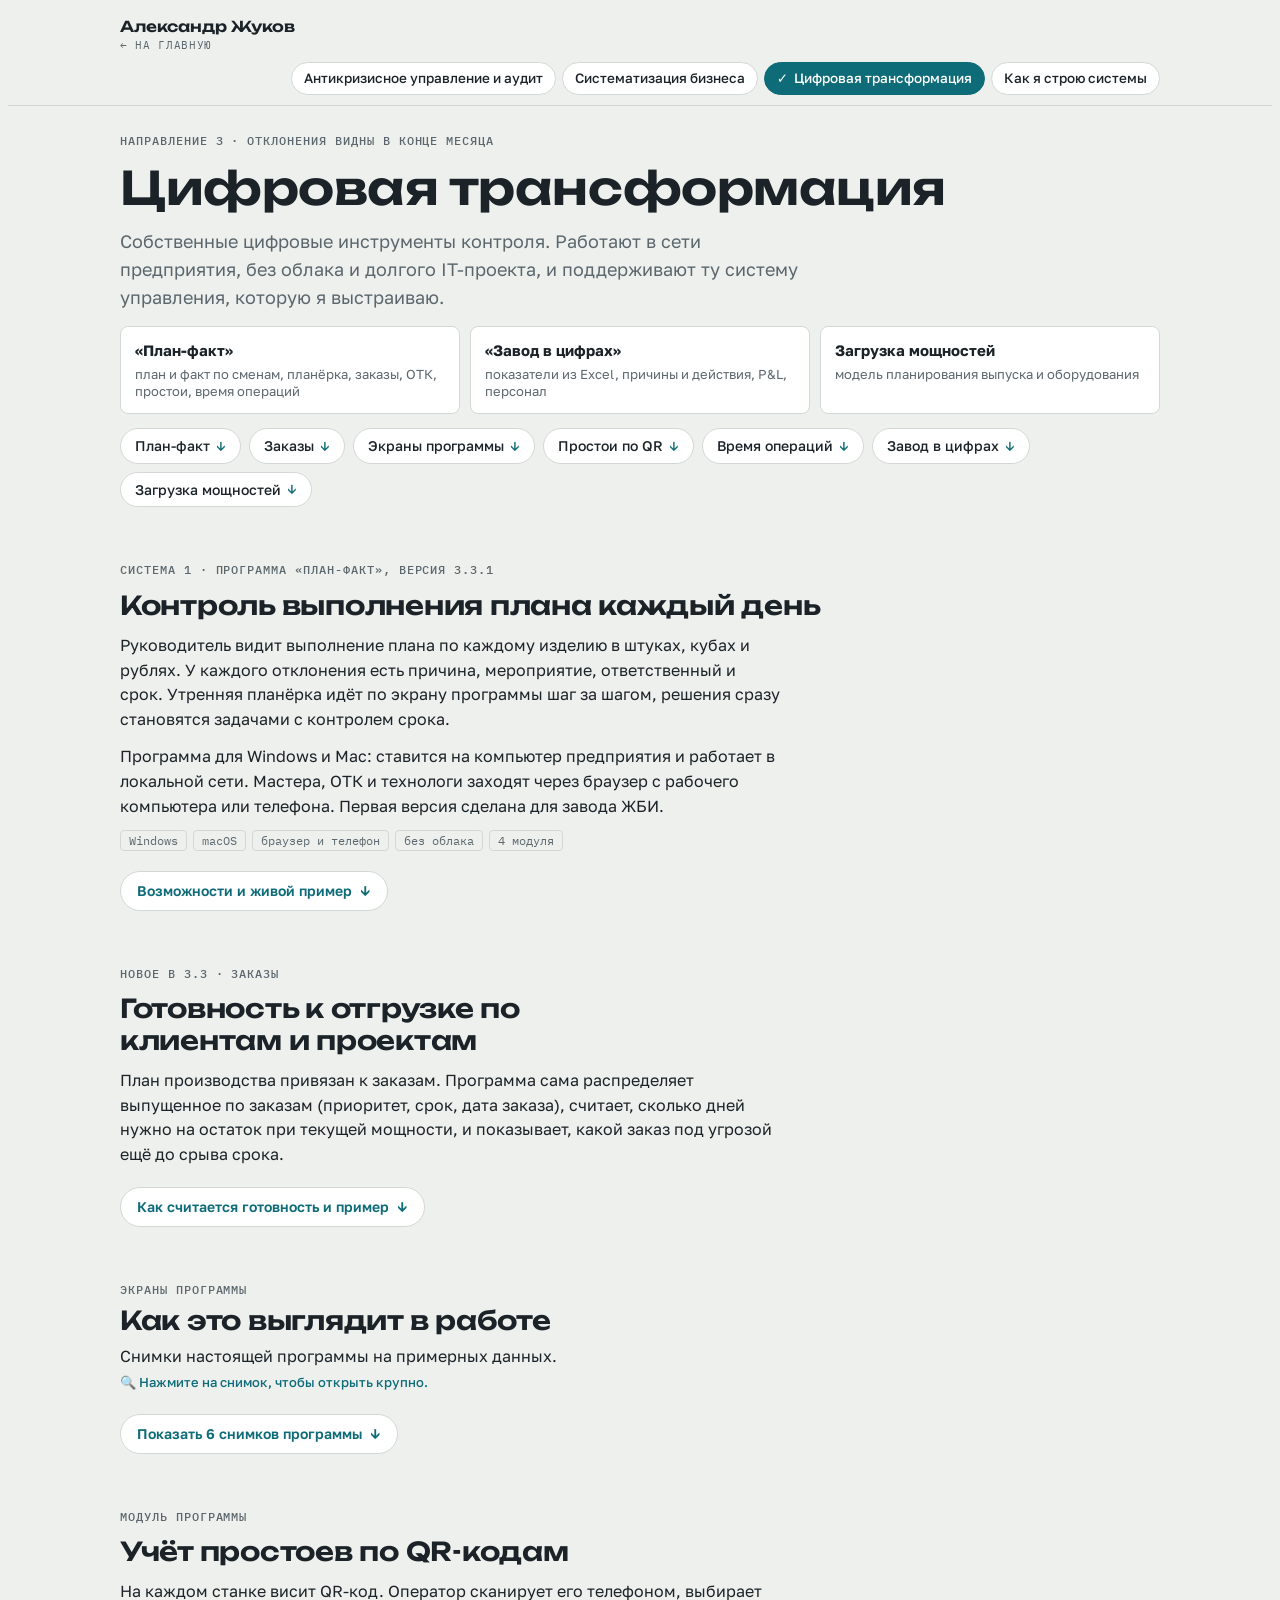
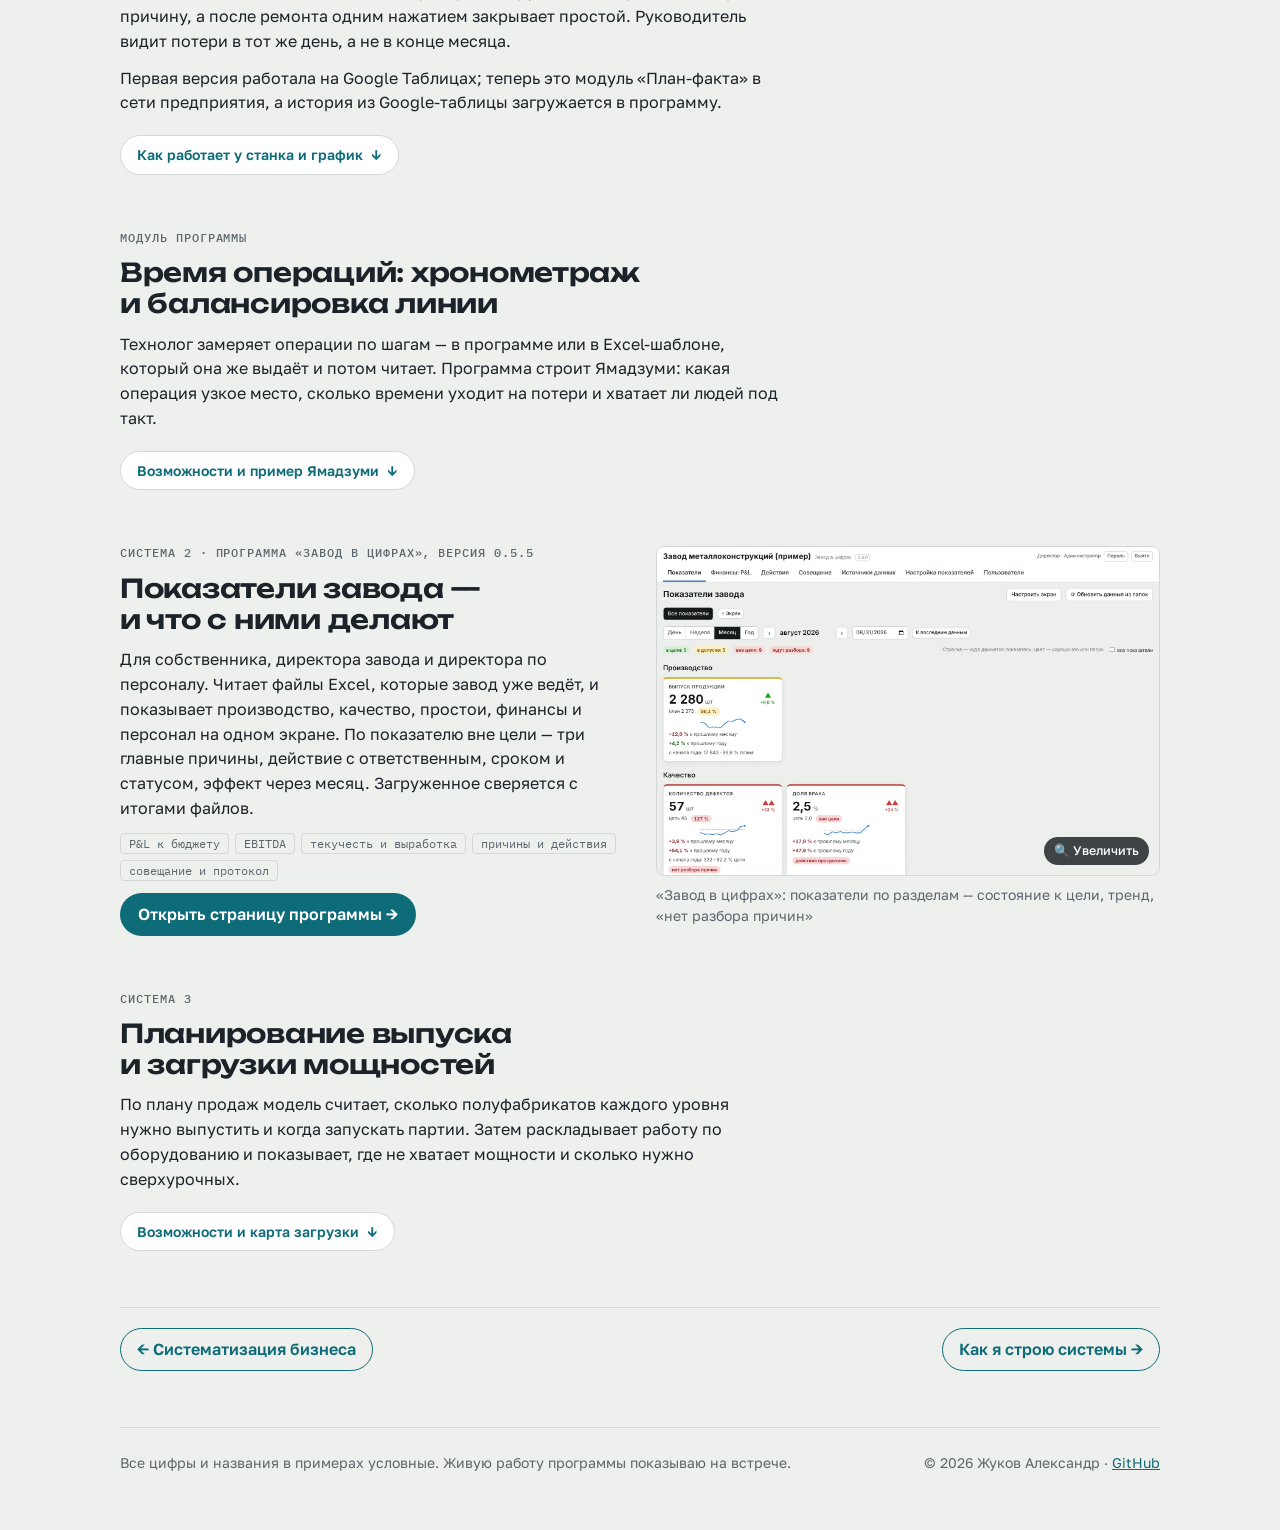
==== commit 133e7965: "Add files via upload" ====
--- a/cifra/index.html
+++ b/cifra/index.html
@@ -201,9 +201,9 @@
 <section class="stand" id="zc">
   <div class="stand-head">
     <div class="desc">
-      <div class="eyebrow">Система 2 · программа «Завод в цифрах», версия 0.4</div>
+      <div class="eyebrow">Система 2 · программа «Завод в цифрах», версия 0.5.5</div>
       <h2>Показатели завода — и что с ними делают</h2>
-      <p>Читает файлы Excel, которые завод уже ведёт, и превращает их в показатели с целью и трендом: производство, качество, простои, финансы, персонал. По показателю вне цели — три главные причины, действие с ответственным, сроком и статусом, эффект через месяц.</p>
+      <p>Для собственника, директора завода и директора по персоналу. Читает файлы Excel, которые завод уже ведёт, и показывает производство, качество, простои, финансы и персонал на одном экране. По показателю вне цели — три главные причины, действие с ответственным, сроком и статусом, эффект через месяц. Загруженное сверяется с итогами файлов.</p>
       <div class="tags"><span class="tag">P&amp;L к бюджету</span><span class="tag">EBITDA</span><span class="tag">текучесть и выработка</span><span class="tag">причины и действия</span><span class="tag">совещание и протокол</span></div>
       <p><a class="btn-go" href="../zavod/index.html">Открыть страницу программы →</a></p>
     </div>
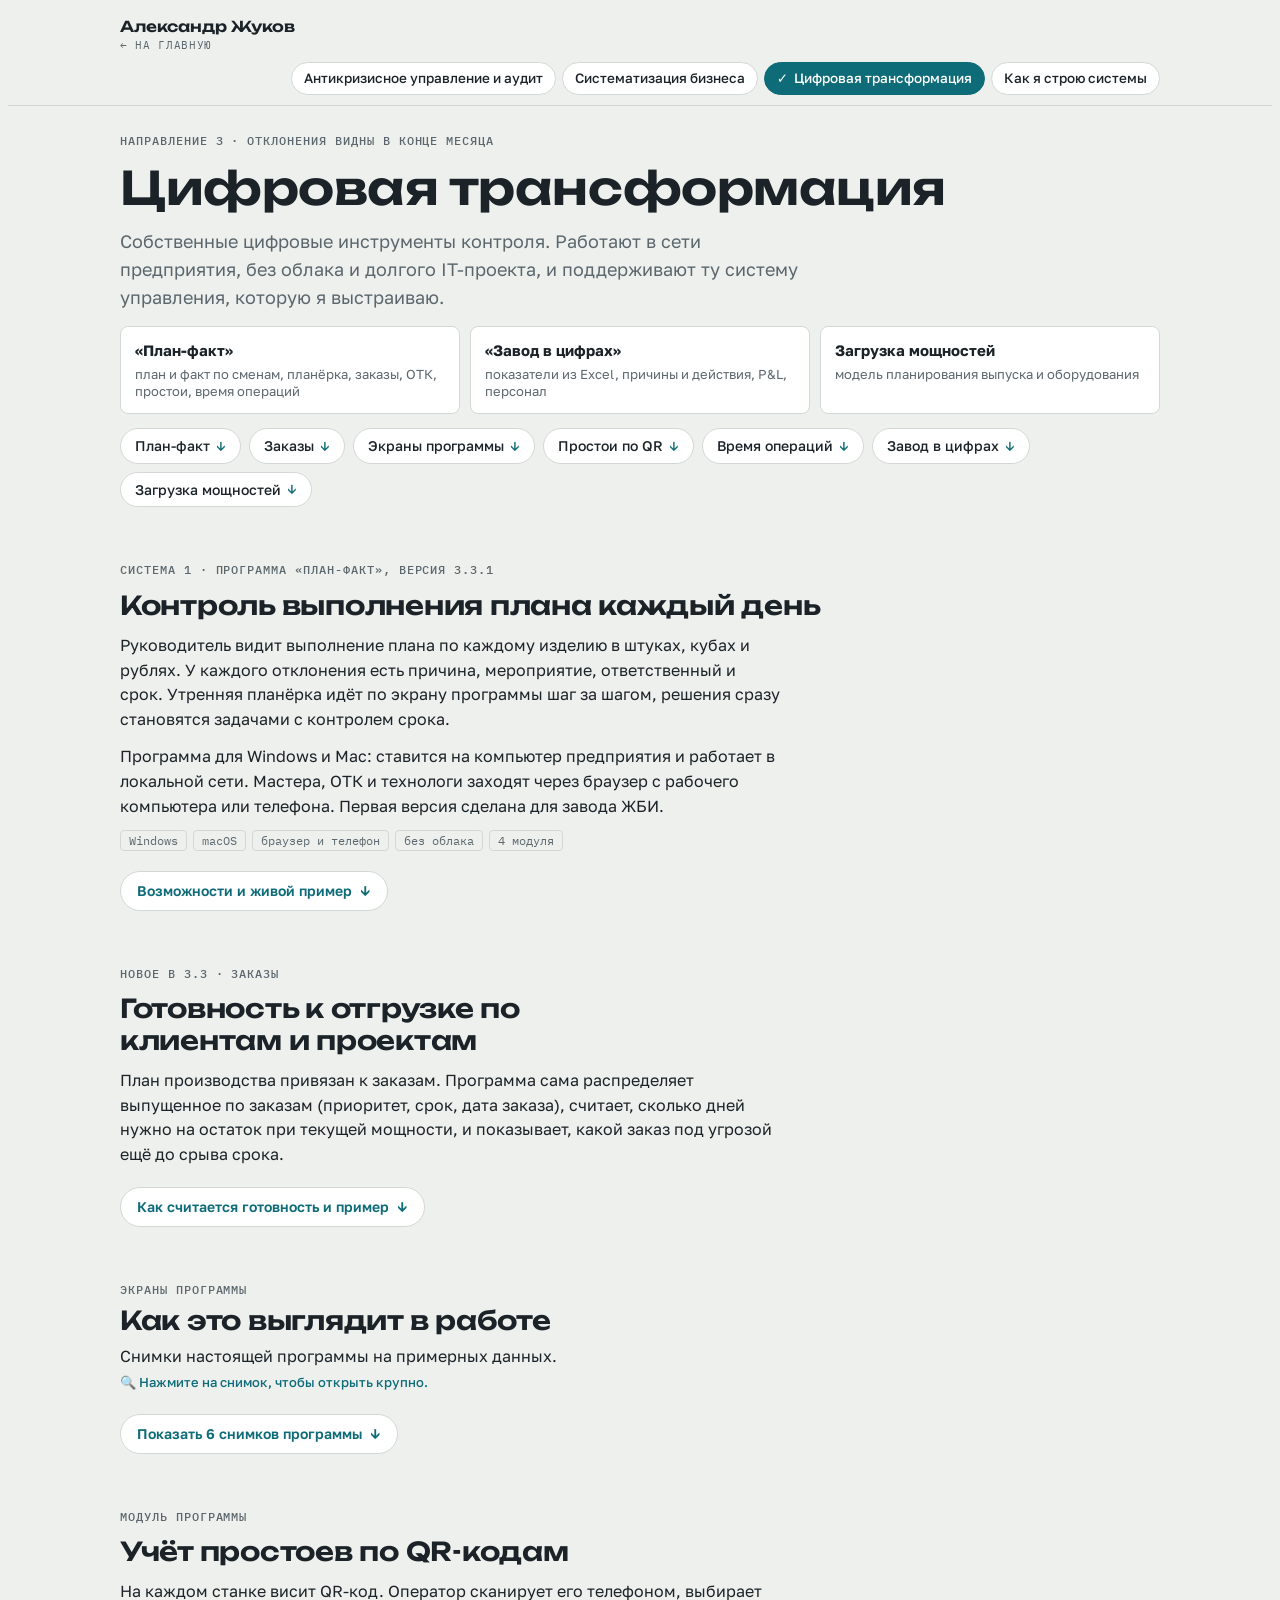
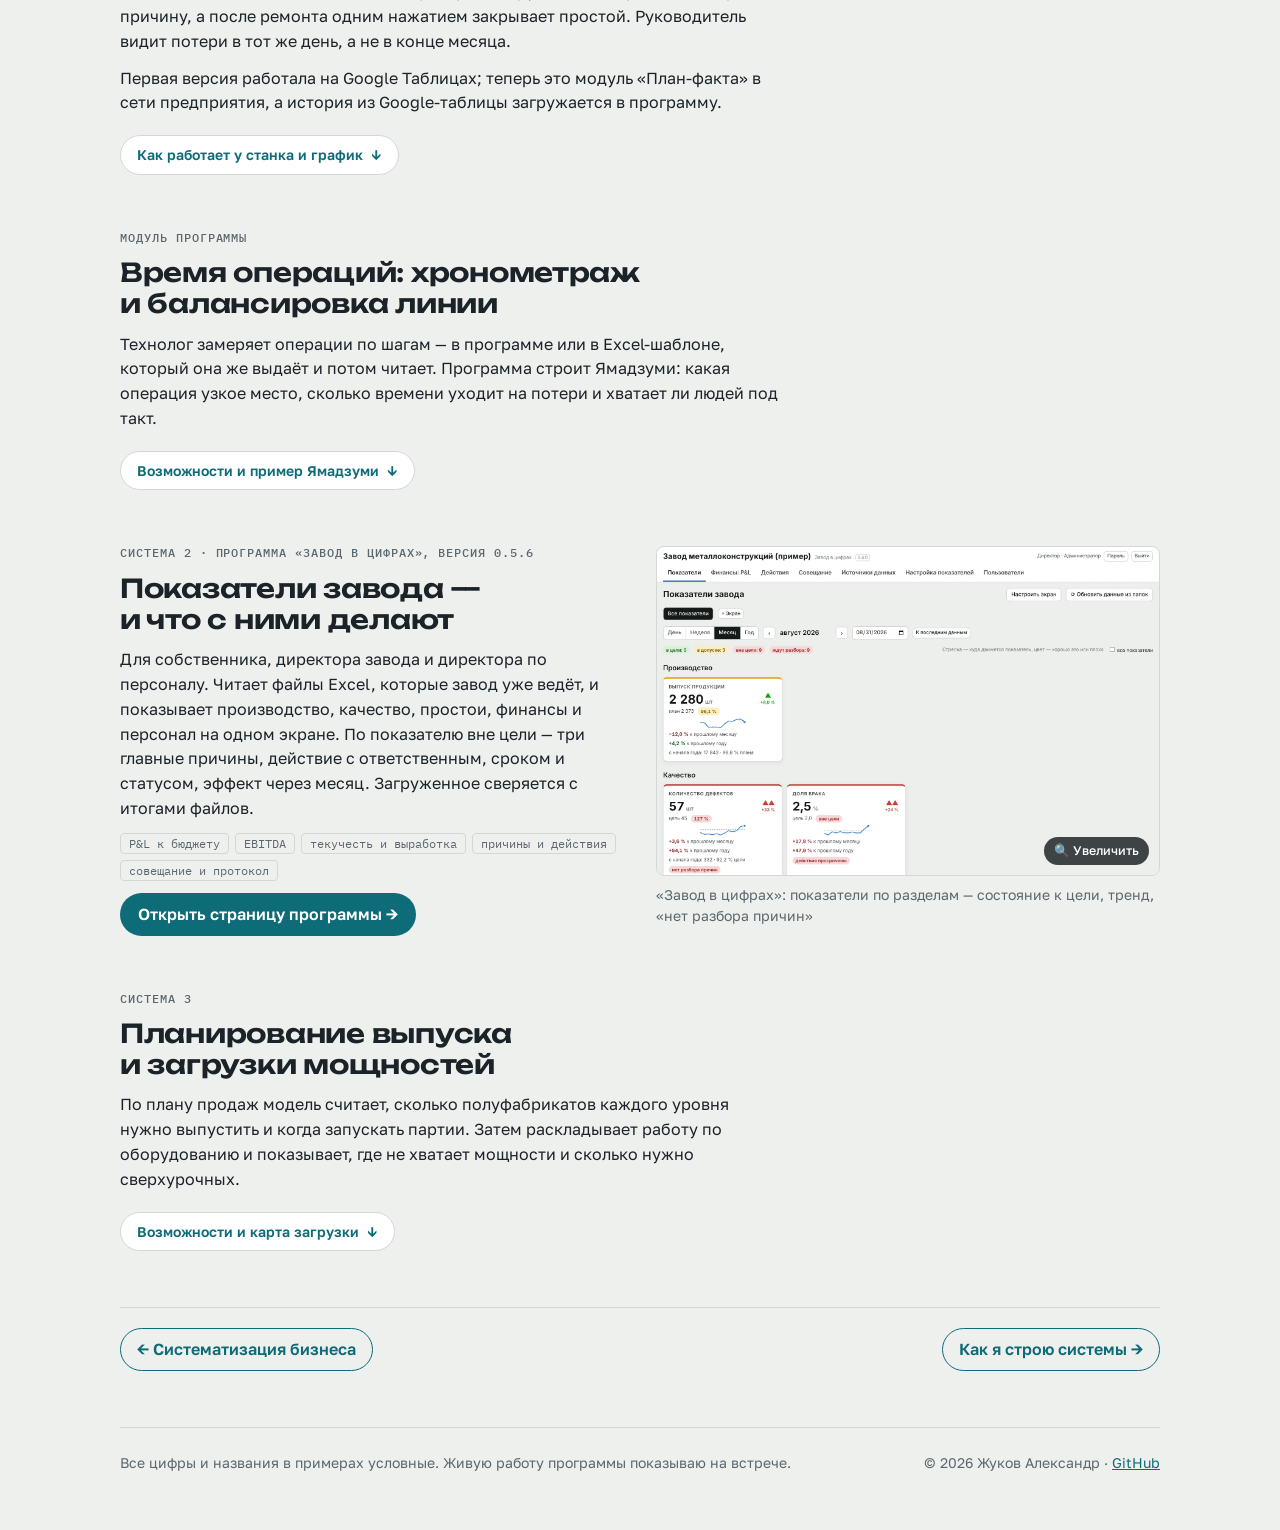
==== commit 5c05554c: "Add files via upload" ====
--- a/cifra/index.html
+++ b/cifra/index.html
@@ -201,7 +201,7 @@
 <section class="stand" id="zc">
   <div class="stand-head">
     <div class="desc">
-      <div class="eyebrow">Система 2 · программа «Завод в цифрах», версия 0.5.5</div>
+      <div class="eyebrow">Система 2 · программа «Завод в цифрах», версия 0.5.6</div>
       <h2>Показатели завода — и что с ними делают</h2>
       <p>Для собственника, директора завода и директора по персоналу. Читает файлы Excel, которые завод уже ведёт, и показывает производство, качество, простои, финансы и персонал на одном экране. По показателю вне цели — три главные причины, действие с ответственным, сроком и статусом, эффект через месяц. Загруженное сверяется с итогами файлов.</p>
       <div class="tags"><span class="tag">P&amp;L к бюджету</span><span class="tag">EBITDA</span><span class="tag">текучесть и выработка</span><span class="tag">причины и действия</span><span class="tag">совещание и протокол</span></div>
--- a/assets/site.css
+++ b/assets/site.css
@@ -394,3 +394,13 @@
 @media (max-width:860px){.prods,.sysgrid{grid-template-columns:minmax(0,1fr)}}
 @media (max-width:520px){.dirs.compact,.sysgrid.four,.prod ul.four{grid-template-columns:minmax(0,1fr)}}
 @media print{details.more>summary{display:none} details.more>.more-in{display:flex!important}}
+
+.vid-first{display:flex;flex-direction:column;gap:12px;padding-top:28px}
+.vid-first h2{margin:0}
+.vid-grid{display:grid;grid-template-columns:repeat(2,minmax(0,1fr));gap:20px}
+.vid-grid figure{margin:0;display:flex;flex-direction:column;gap:8px}
+.vid-grid figure.wide{grid-column:1/-1;max-width:calc(50% - 10px);justify-self:center}
+.vid-grid video{width:100%;height:auto;aspect-ratio:16/9;border-radius:12px;background:#0d2340;box-shadow:0 6px 24px rgba(13,35,64,.18)}
+.vid-grid figcaption{font-size:15px;line-height:1.4}
+.vid-grid figcaption span{display:block;color:var(--muted);font-size:14px;margin-top:2px}
+@media (max-width:760px){.vid-grid{grid-template-columns:minmax(0,1fr)}.vid-grid figure.wide{max-width:none}}
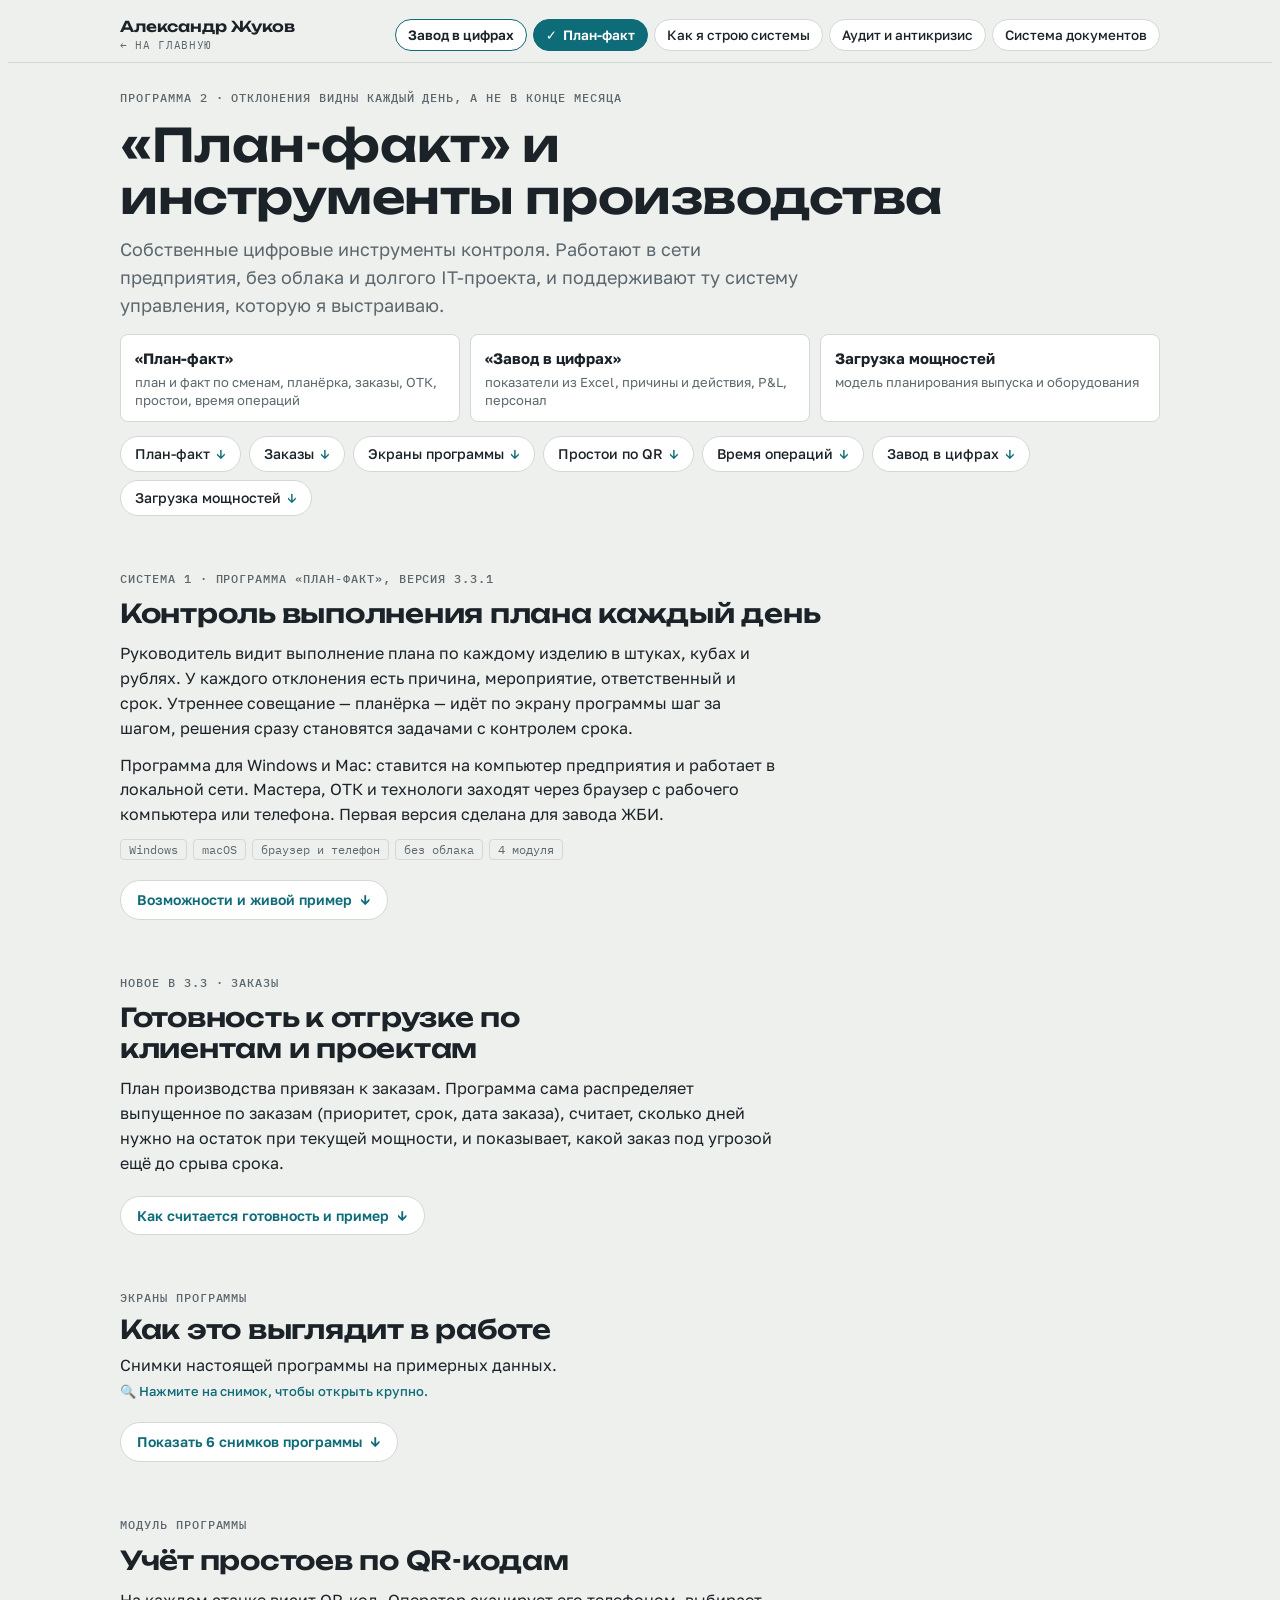
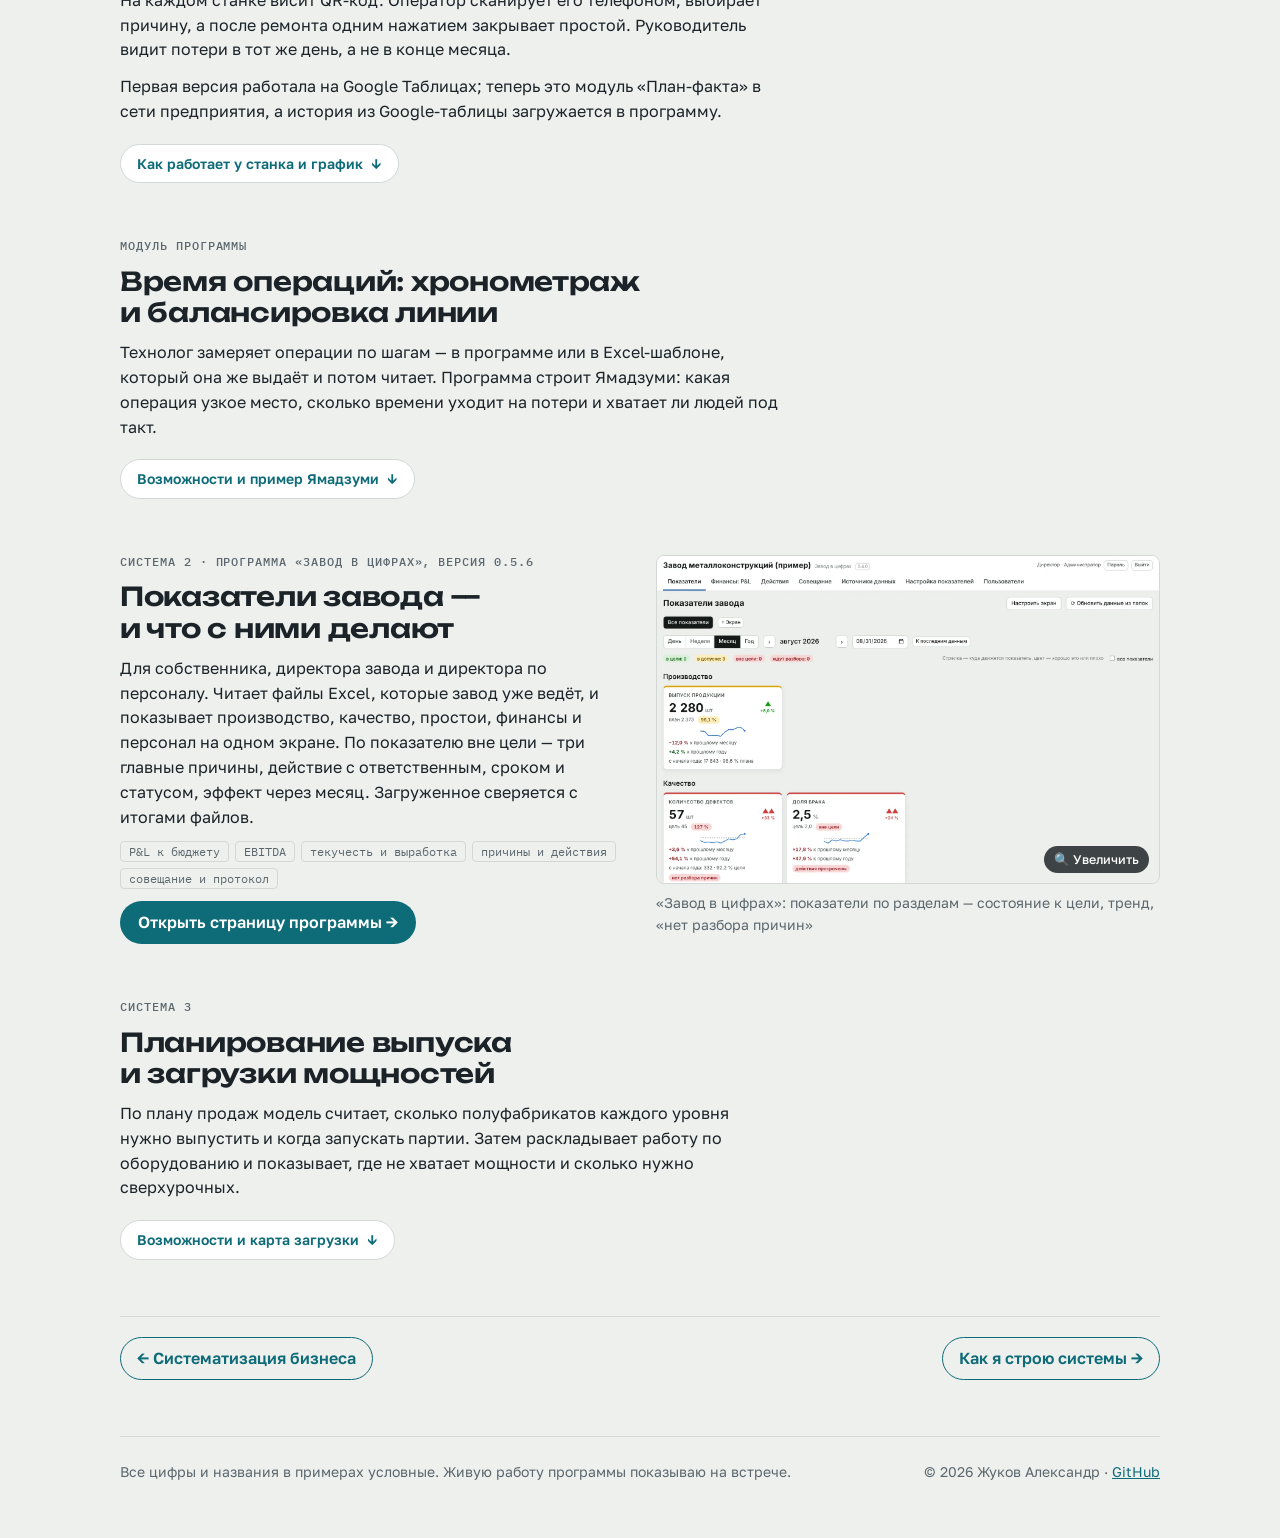
==== commit d50dbf19: "Add files via upload" ====
--- a/cifra/index.html
+++ b/cifra/index.html
@@ -3,9 +3,9 @@
 <head>
 <meta charset="utf-8">
 <meta name="viewport" content="width=device-width,initial-scale=1,viewport-fit=cover">
-<title>Цифровая трансформация · Александр Жуков</title>
+<title>«План-факт» и инструменты производства · Александр Жуков</title>
 <meta name="description" content="Собственные цифровые инструменты контроля производства: программа «План-факт» (план-факт, планёрка, заказы, ОТК, простои, время операций), программа «Завод в цифрах» (показатели из Excel, причины и действия, P&L, персонал), модель загрузки мощностей.">
-<meta property="og:title" content="Цифровая трансформация · Александр Жуков">
+<meta property="og:title" content="«План-факт» и инструменты производства · Александр Жуков">
 <meta property="og:description" content="Собственные цифровые инструменты контроля производства: программа «План-факт» (план-факт, планёрка, заказы, ОТК, простои, время операций), программа «Завод в цифрах» (показатели из Excel, причины и действия, P&L, персонал), модель загрузки мощностей.">
 <meta property="og:image" content="https://alexander-zhu-kov.github.io/img/planerka.webp">
 <link rel="preconnect" href="https://fonts.googleapis.com">
@@ -17,13 +17,13 @@
 <a class="skip" href="#main">К содержанию</a>
 <div class="topbar"><div class="in">
   <a class="brand" href="../index.html">Александр Жуков<small>← на главную</small></a>
-  <nav class="tabs" aria-label="Направления"><a href="../krizis/index.html">Антикризисное управление и аудит</a><a href="../sistema/index.html">Систематизация бизнеса</a><a href="../cifra/index.html" aria-current="page">Цифровая трансформация</a><a href="../podhod/index.html">Как я строю системы</a></nav>
+  <nav class="tabs" aria-label="Разделы"><a href="../zavod/index.html" class=pt>Завод в цифрах</a><a href="../cifra/index.html" class=pt aria-current="page">План-факт</a><a href="../podhod/index.html">Как я строю системы</a><a href="../krizis/index.html">Аудит и антикризис</a><a href="../sistema/index.html">Система документов</a></nav>
 </div></div>
 <div class="wrap">
 <main id="main" class="wrap" style="gap:56px">
 <header class="page-head">
-  <div class="eyebrow">Направление 3 · отклонения видны в конце месяца</div>
-  <h1>Цифровая трансформация</h1>
+  <div class="eyebrow">Программа 2 · отклонения видны каждый день, а не в конце месяца</div>
+  <h1>«План-факт» и инструменты производства</h1>
   <p class="lead">Собственные цифровые инструменты контроля. Работают в сети предприятия, без облака и долгого IT-проекта, и поддерживают ту систему управления, которую я выстраиваю.</p>
   <div class="sysgrid">
     <a href="#planfact"><b>«План-факт»</b><span>план и факт по сменам, планёрка, заказы, ОТК, простои, время операций</span></a>
@@ -38,7 +38,7 @@
     <div class="desc">
       <div class="eyebrow">Система 1 · программа «План-факт», версия 3.3.1</div>
       <h2>Контроль выполнения плана каждый день</h2>
-      <p>Руководитель видит выполнение плана по каждому изделию в штуках, кубах и рублях. У каждого отклонения есть причина, мероприятие, ответственный и срок. Утренняя планёрка идёт по экрану программы шаг за шагом, решения сразу становятся задачами с контролем срока.</p>
+      <p>Руководитель видит выполнение плана по каждому изделию в штуках, кубах и рублях. У каждого отклонения есть причина, мероприятие, ответственный и срок. Утреннее совещание — планёрка — идёт по экрану программы шаг за шагом, решения сразу становятся задачами с контролем срока.</p>
       <p>Программа для Windows и Mac: ставится на компьютер предприятия и работает в локальной сети. Мастера, ОТК и технологи заходят через браузер с рабочего компьютера или телефона. Первая версия сделана для завода ЖБИ.</p>
       <div class="tags"><span class="tag">Windows</span><span class="tag">macOS</span><span class="tag">браузер и телефон</span><span class="tag">без облака</span><span class="tag">4 модуля</span></div>
     </div>
--- a/assets/site.css
+++ b/assets/site.css
@@ -404,3 +404,19 @@
 .vid-grid figcaption{font-size:15px;line-height:1.4}
 .vid-grid figcaption span{display:block;color:var(--muted);font-size:14px;margin-top:2px}
 @media (max-width:760px){.vid-grid{grid-template-columns:minmax(0,1fr)}.vid-grid figure.wide{max-width:none}}
+
+.vid-card{display:flex;flex-direction:column;gap:12px;margin-top:28px}
+.vid-card p{margin:0}
+
+/* главная: программы первыми (09.10.2026) */
+.h1p{font-size:clamp(26px,4vw,40px);margin-top:14px}
+.tabs a.pt{font-weight:600;border-color:var(--accent)}
+.pn{display:inline-flex;width:1.55em;height:1.55em;border-radius:50%;background:var(--accent);color:var(--surface);align-items:center;justify-content:center;font-size:.68em;margin-right:.5em;vertical-align:.14em}
+.prod.wide{display:grid;grid-template-columns:minmax(0,1.15fr) minmax(0,1fr);gap:22px;align-items:start}
+.prod.wide .txt{display:flex;flex-direction:column;gap:14px;min-width:0;height:100%}
+.dirs.compact.three{grid-template-columns:repeat(3,minmax(0,1fr))}
+@media (max-width:860px){.prod.wide,.dirs.compact.three{grid-template-columns:minmax(0,1fr)}}
+.prod .go span{white-space:nowrap}
+.contact-bottom,.to-contacts{display:none}
+.to-contacts{margin-top:12px;font-size:14px}
+@media (max-width:860px){.hero2 .card-contact{display:none}.contact-bottom,.to-contacts{display:block}.hero2{padding-top:22px}}
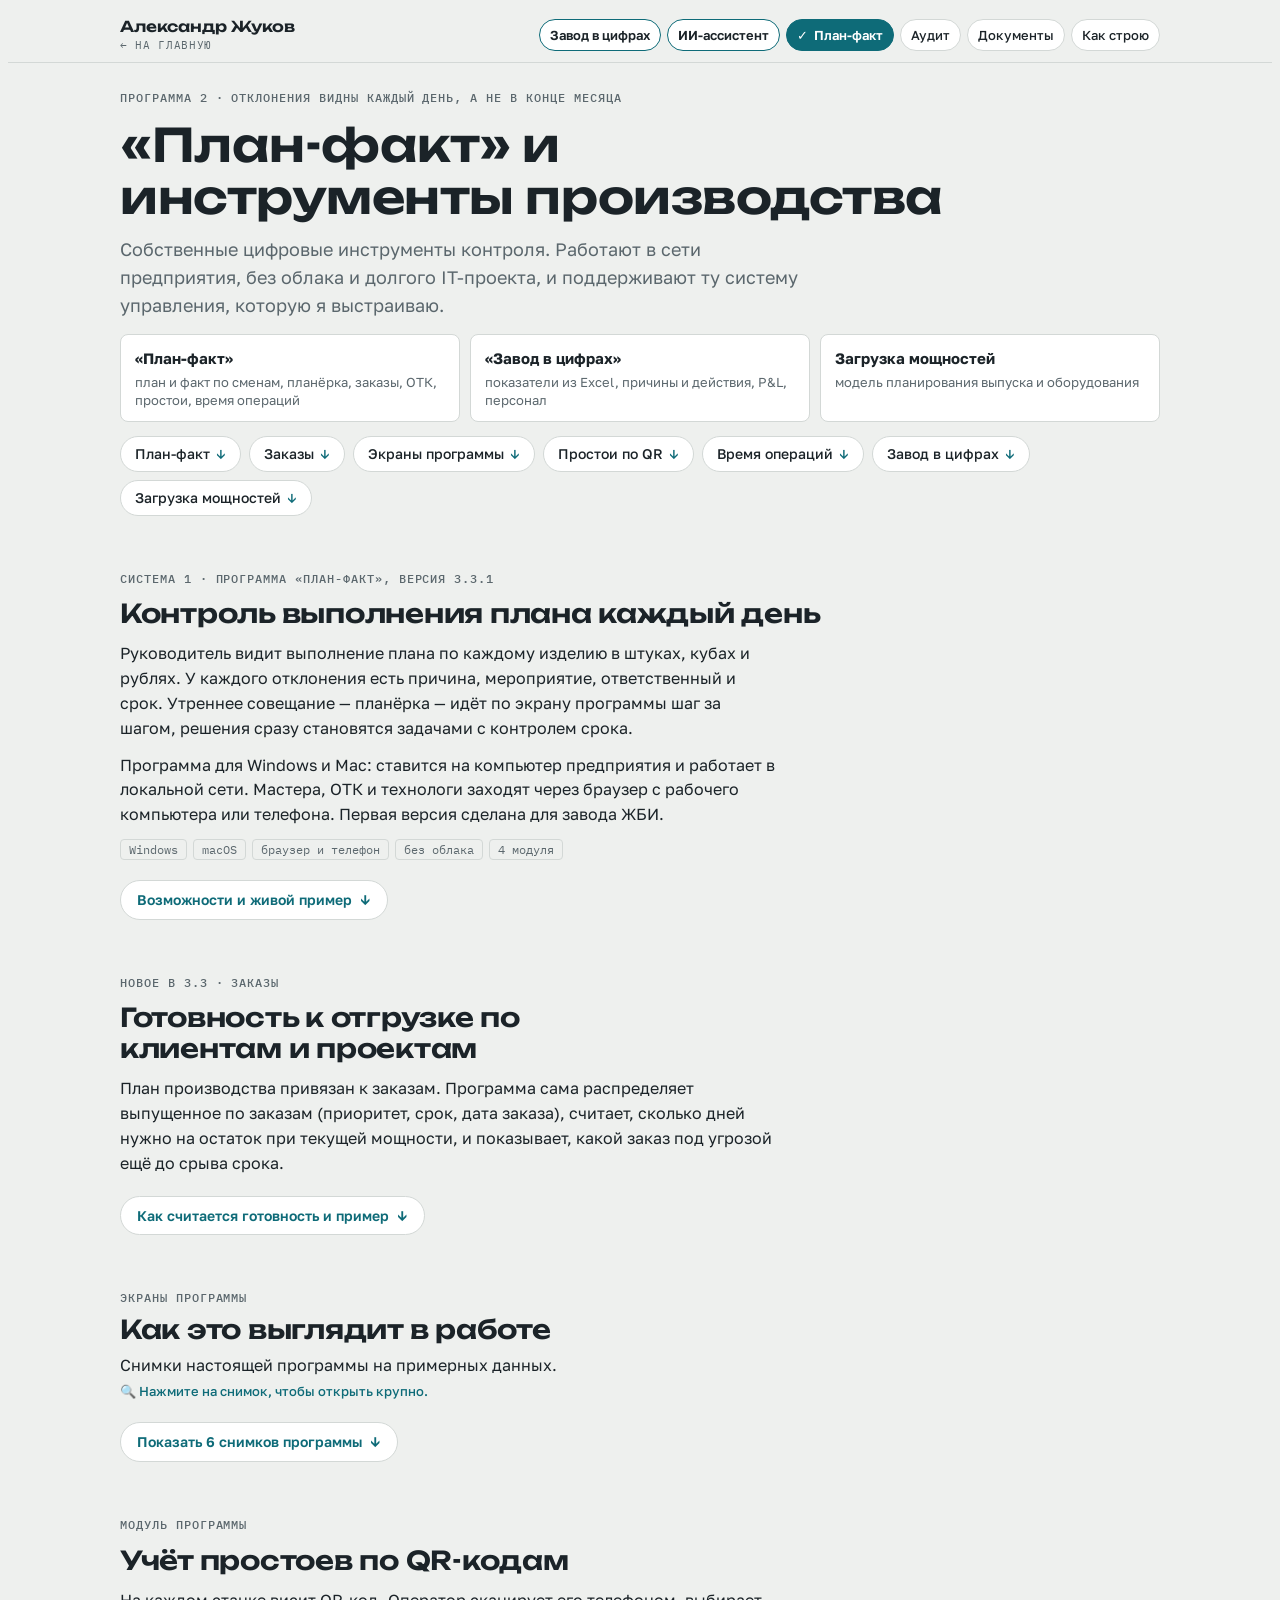
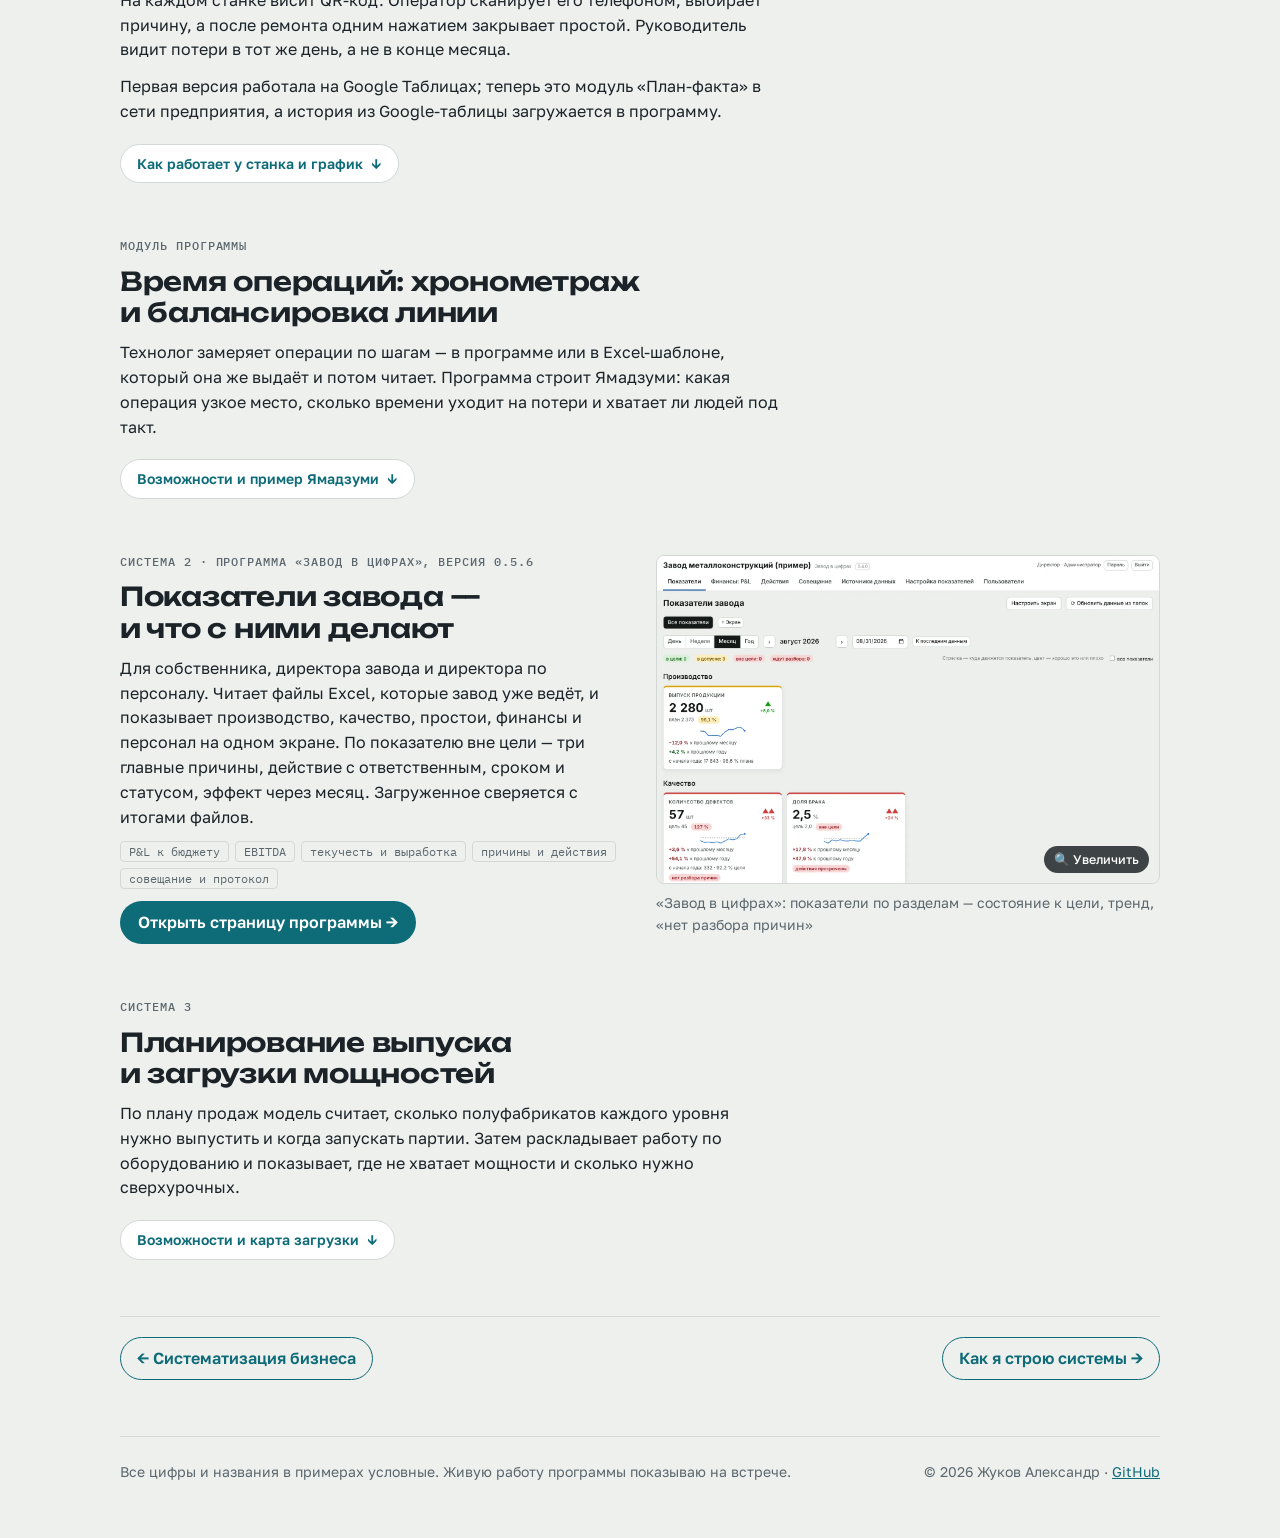
==== commit 992835b0: "Add files via upload" ====
--- a/cifra/index.html
+++ b/cifra/index.html
@@ -17,7 +17,7 @@
 <a class="skip" href="#main">К содержанию</a>
 <div class="topbar"><div class="in">
   <a class="brand" href="../index.html">Александр Жуков<small>← на главную</small></a>
-  <nav class="tabs" aria-label="Разделы"><a href="../zavod/index.html" class=pt>Завод в цифрах</a><a href="../cifra/index.html" class=pt aria-current="page">План-факт</a><a href="../podhod/index.html">Как я строю системы</a><a href="../krizis/index.html">Аудит и антикризис</a><a href="../sistema/index.html">Система документов</a></nav>
+  <nav class="tabs" aria-label="Разделы"><a href="../zavod/index.html" class=pt>Завод в цифрах</a><a href="../ii/index.html" class=pt>ИИ-ассистент</a><a href="../cifra/index.html" class=pt aria-current="page">План-факт</a><a href="../krizis/index.html">Аудит</a><a href="../sistema/index.html">Документы</a><a href="../podhod/index.html">Как строю</a></nav>
 </div></div>
 <div class="wrap">
 <main id="main" class="wrap" style="gap:56px">
--- a/assets/site.css
+++ b/assets/site.css
@@ -420,3 +420,11 @@
 .contact-bottom,.to-contacts{display:none}
 .to-contacts{margin-top:12px;font-size:14px}
 @media (max-width:860px){.hero2 .card-contact{display:none}.contact-bottom,.to-contacts{display:block}.hero2{padding-top:22px}}
+
+/* 10.10 версия 3.0 */
+.more-link{color:var(--accent);text-decoration:none;font-size:15px} .more-link:hover{text-decoration:underline}
+.tabs a{font-size:13px;padding:5px 10px}
+.facts.six{grid-template-columns:repeat(3,minmax(0,1fr))}
+.blocks.two{grid-template-columns:repeat(2,minmax(0,1fr))}
+@media (max-width:620px){.facts.six{grid-template-columns:repeat(2,minmax(0,1fr))}.blocks.two{grid-template-columns:minmax(0,1fr)}}
+.hero2 .tags{margin:16px 0 8px}
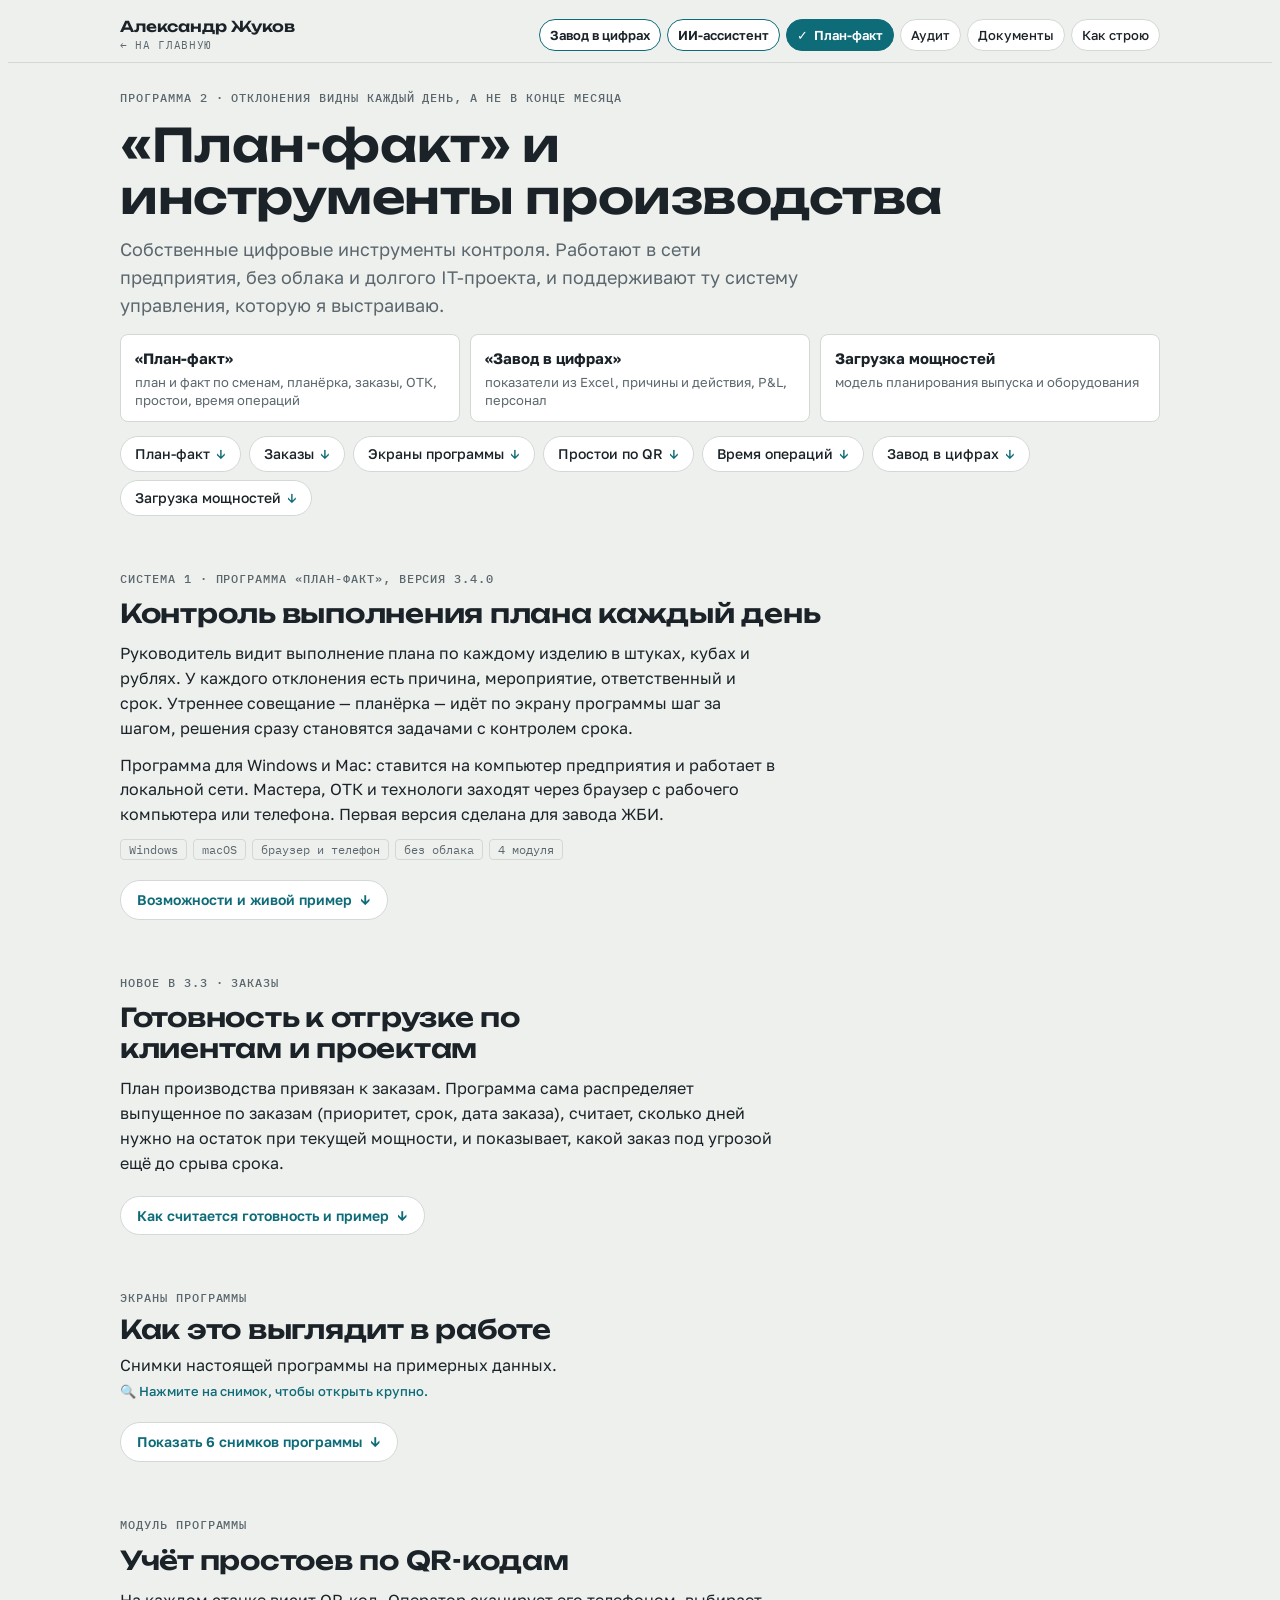
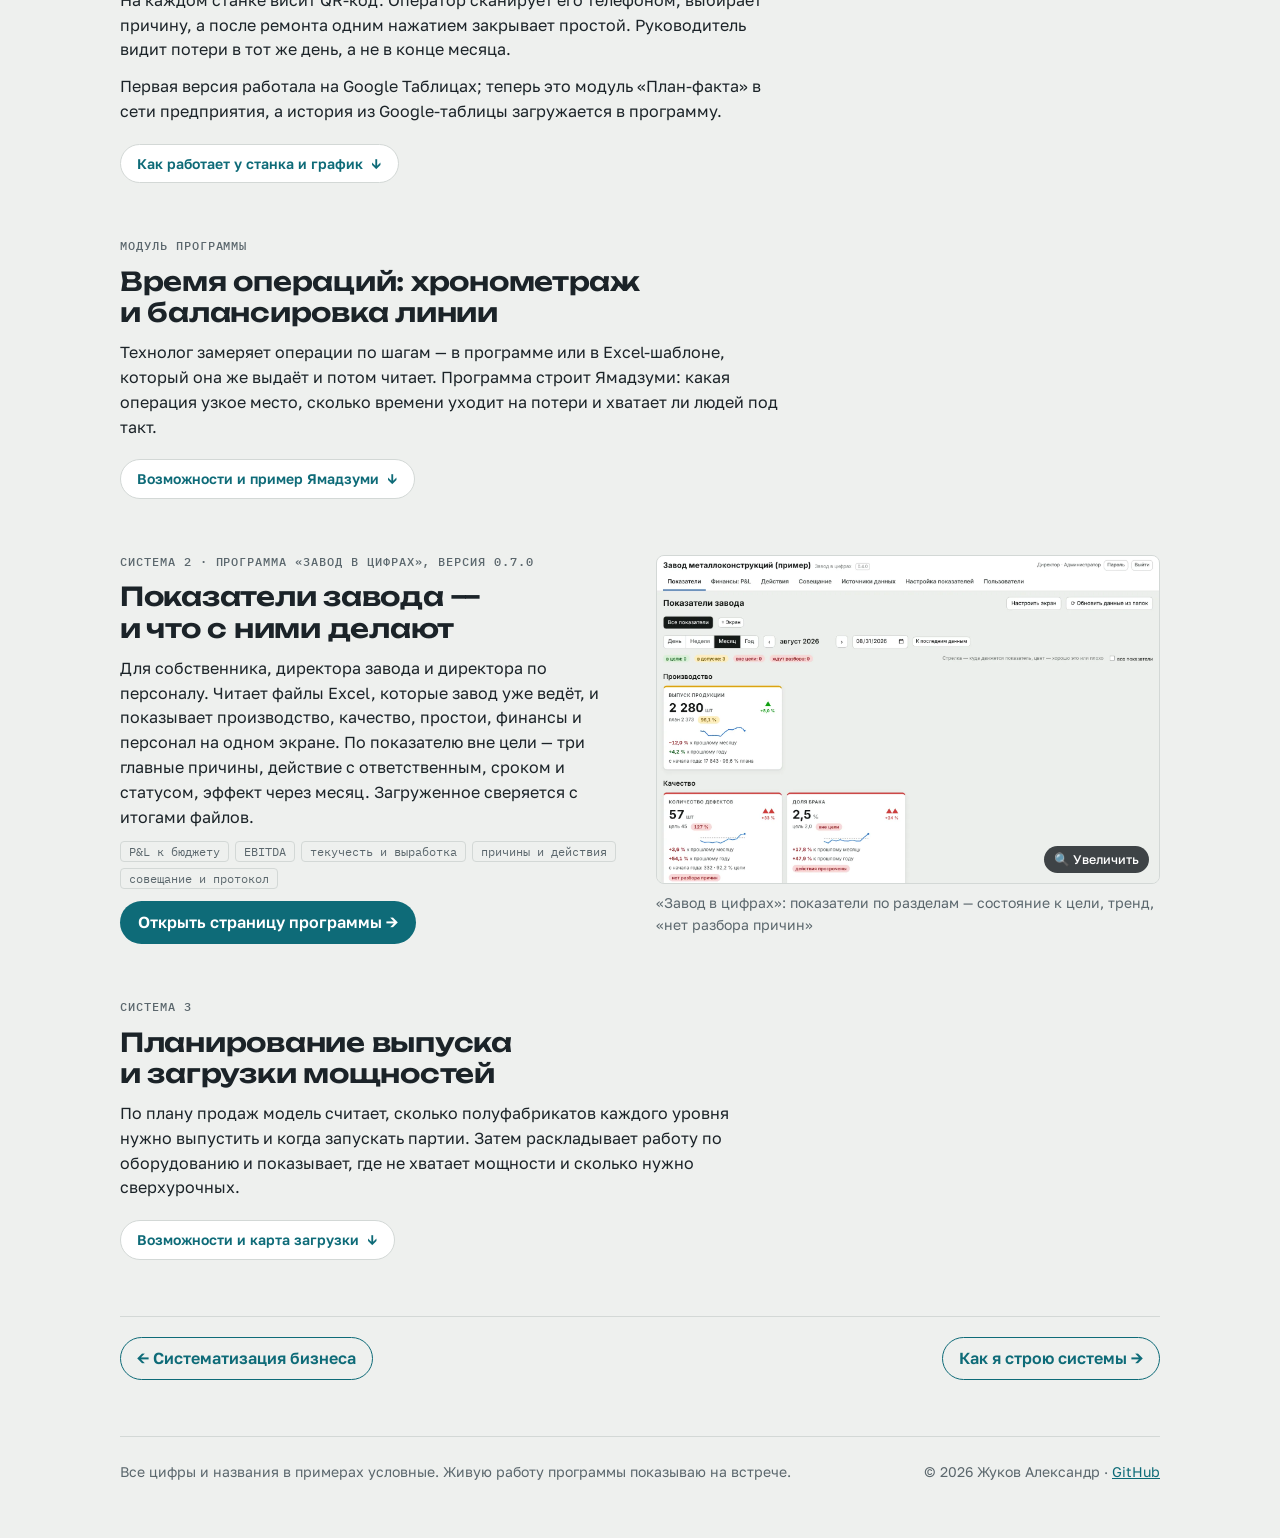
==== commit 54d12492: "Add files via upload" ====
--- a/cifra/index.html
+++ b/cifra/index.html
@@ -36,7 +36,7 @@
 <section class="stand" id="planfact">
   <div class="stand-head one">
     <div class="desc">
-      <div class="eyebrow">Система 1 · программа «План-факт», версия 3.3.1</div>
+      <div class="eyebrow">Система 1 · программа «План-факт», версия 3.4.0</div>
       <h2>Контроль выполнения плана каждый день</h2>
       <p>Руководитель видит выполнение плана по каждому изделию в штуках, кубах и рублях. У каждого отклонения есть причина, мероприятие, ответственный и срок. Утреннее совещание — планёрка — идёт по экрану программы шаг за шагом, решения сразу становятся задачами с контролем срока.</p>
       <p>Программа для Windows и Mac: ставится на компьютер предприятия и работает в локальной сети. Мастера, ОТК и технологи заходят через браузер с рабочего компьютера или телефона. Первая версия сделана для завода ЖБИ.</p>
@@ -201,7 +201,7 @@
 <section class="stand" id="zc">
   <div class="stand-head">
     <div class="desc">
-      <div class="eyebrow">Система 2 · программа «Завод в цифрах», версия 0.5.6</div>
+      <div class="eyebrow">Система 2 · программа «Завод в цифрах», версия 0.7.0</div>
       <h2>Показатели завода — и что с ними делают</h2>
       <p>Для собственника, директора завода и директора по персоналу. Читает файлы Excel, которые завод уже ведёт, и показывает производство, качество, простои, финансы и персонал на одном экране. По показателю вне цели — три главные причины, действие с ответственным, сроком и статусом, эффект через месяц. Загруженное сверяется с итогами файлов.</p>
       <div class="tags"><span class="tag">P&amp;L к бюджету</span><span class="tag">EBITDA</span><span class="tag">текучесть и выработка</span><span class="tag">причины и действия</span><span class="tag">совещание и протокол</span></div>
